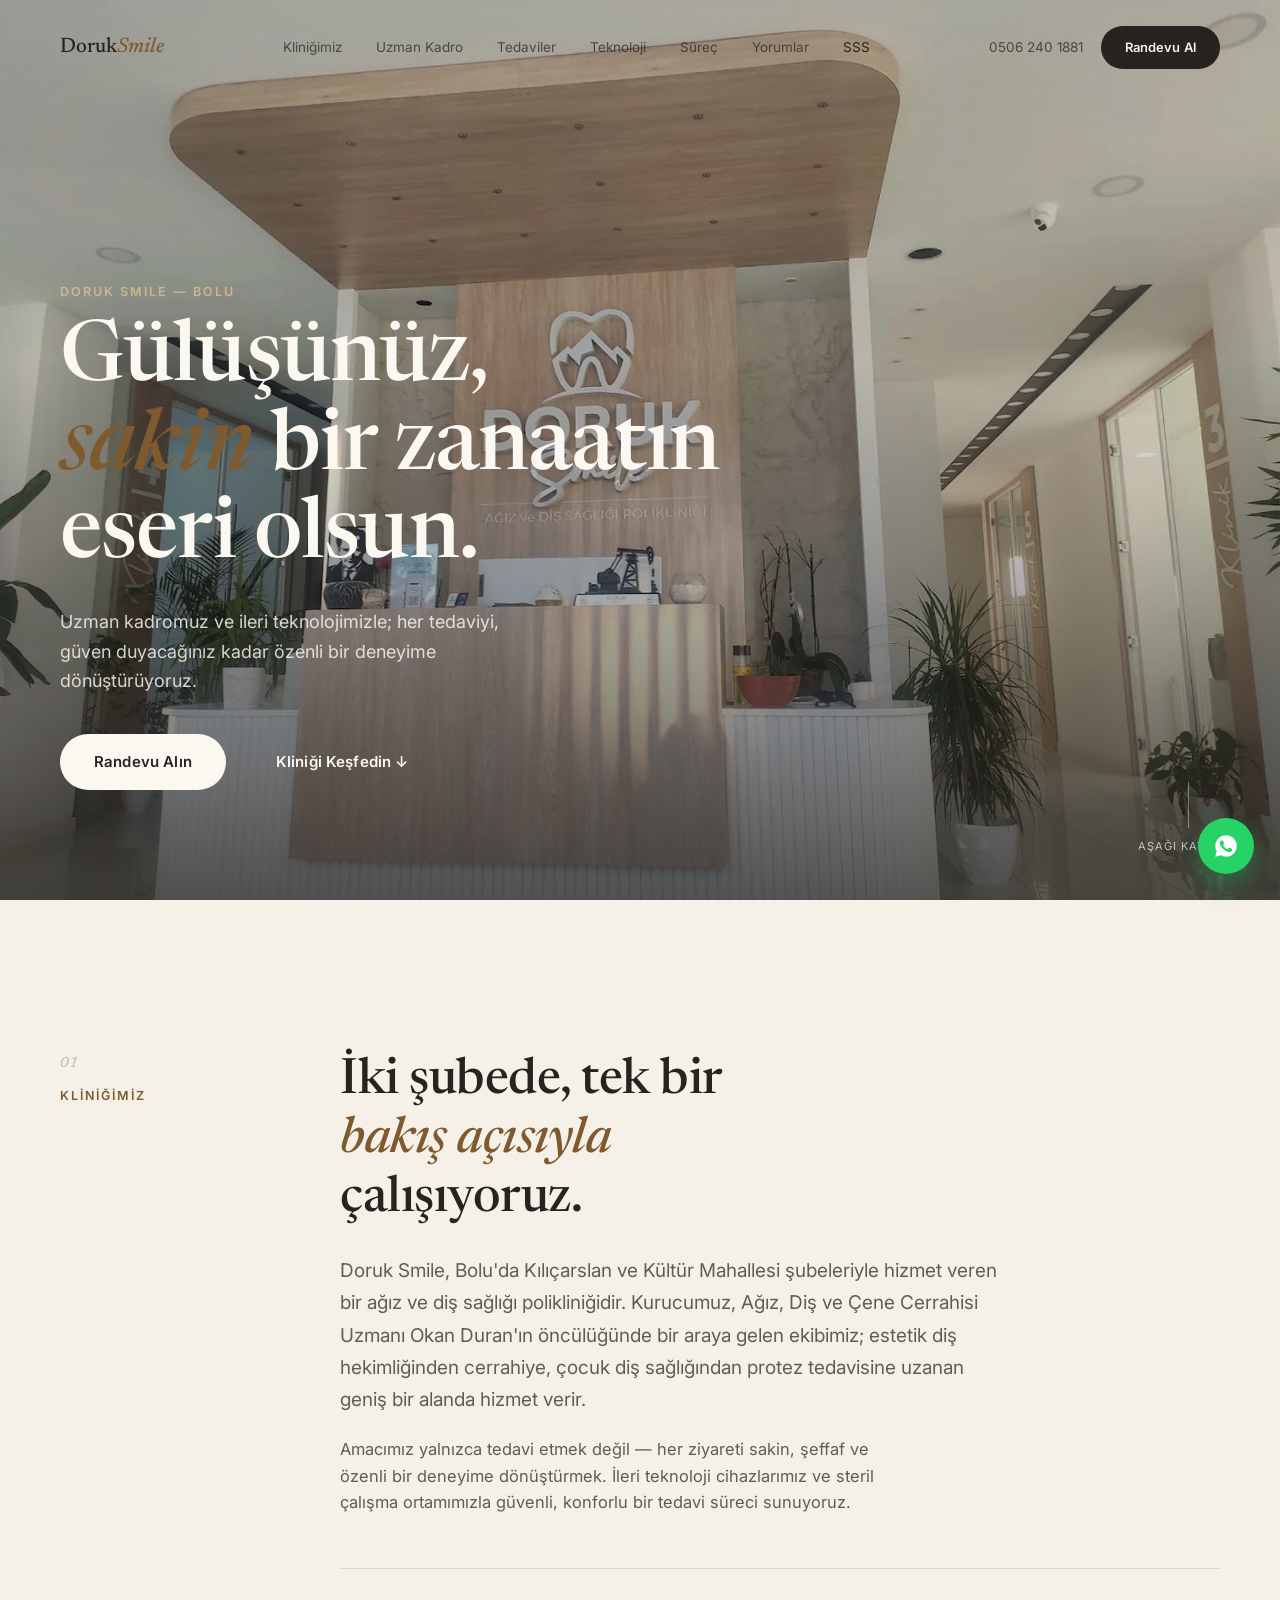
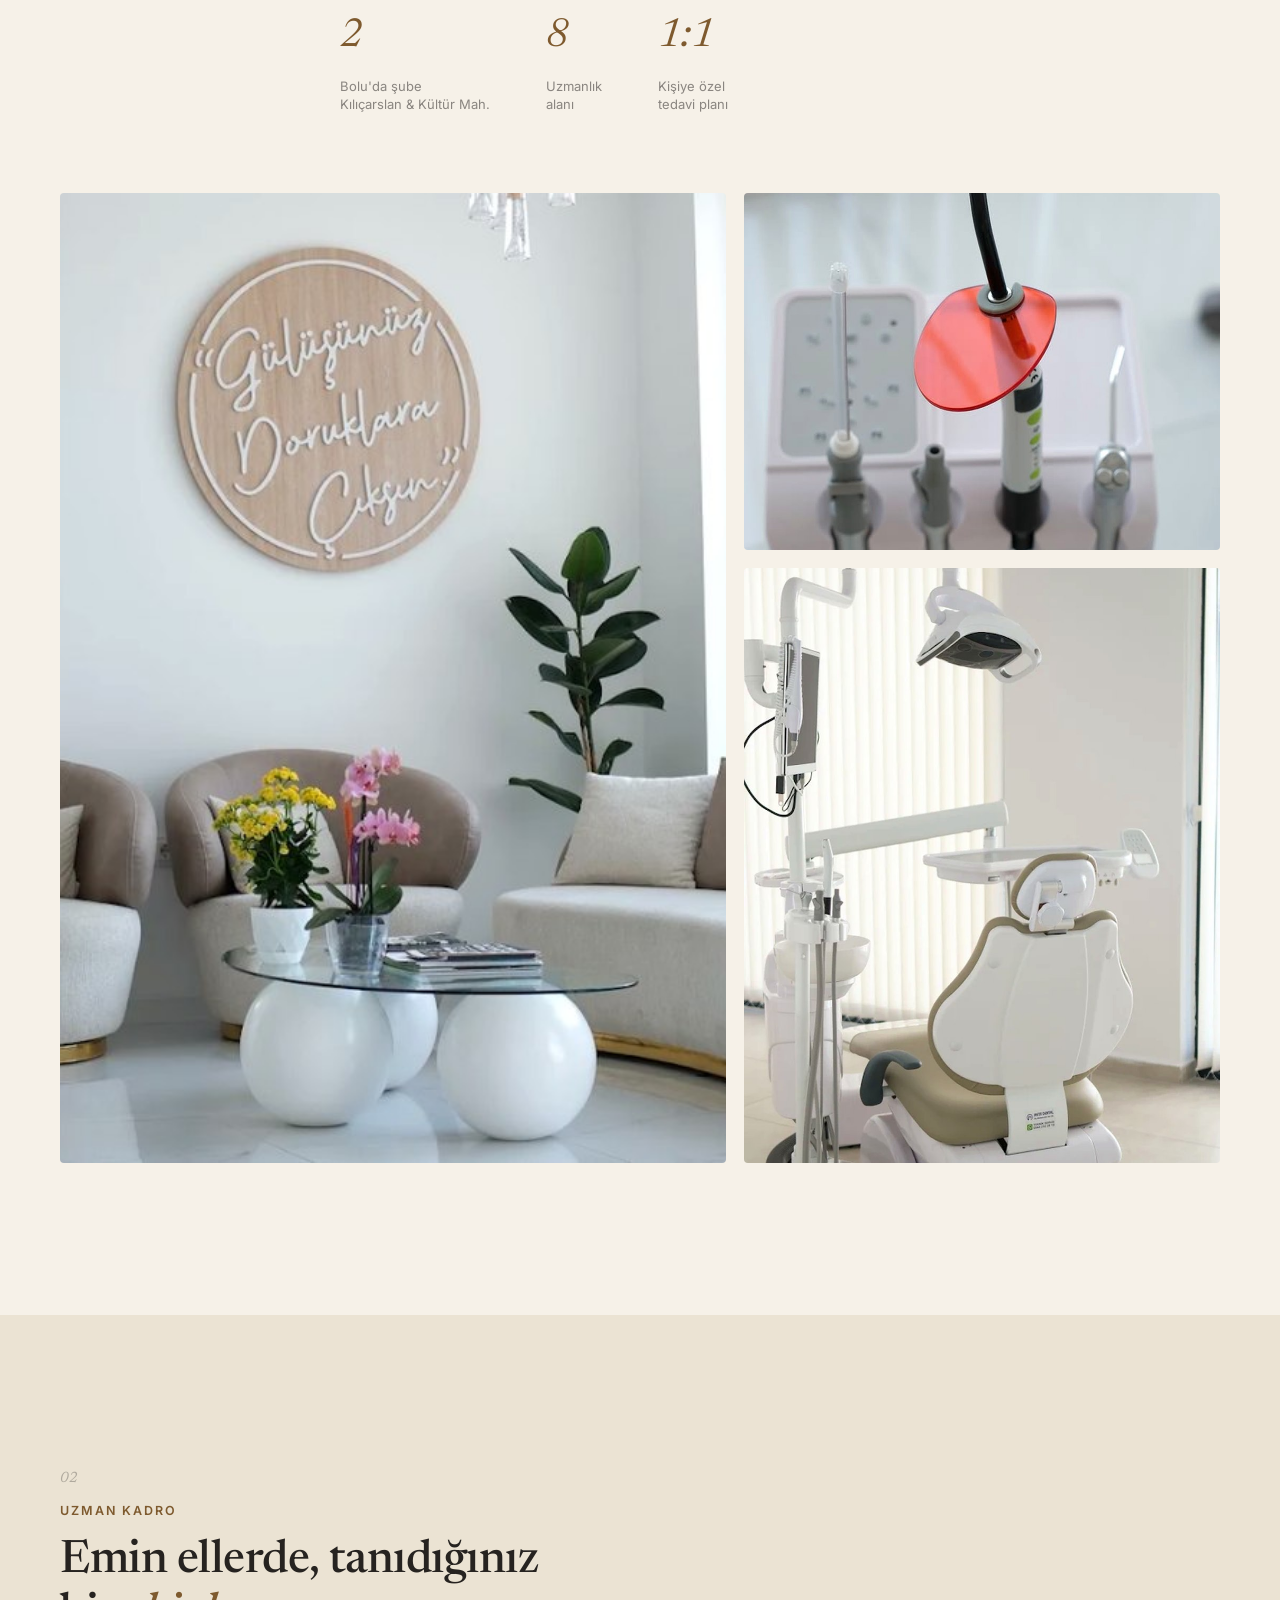
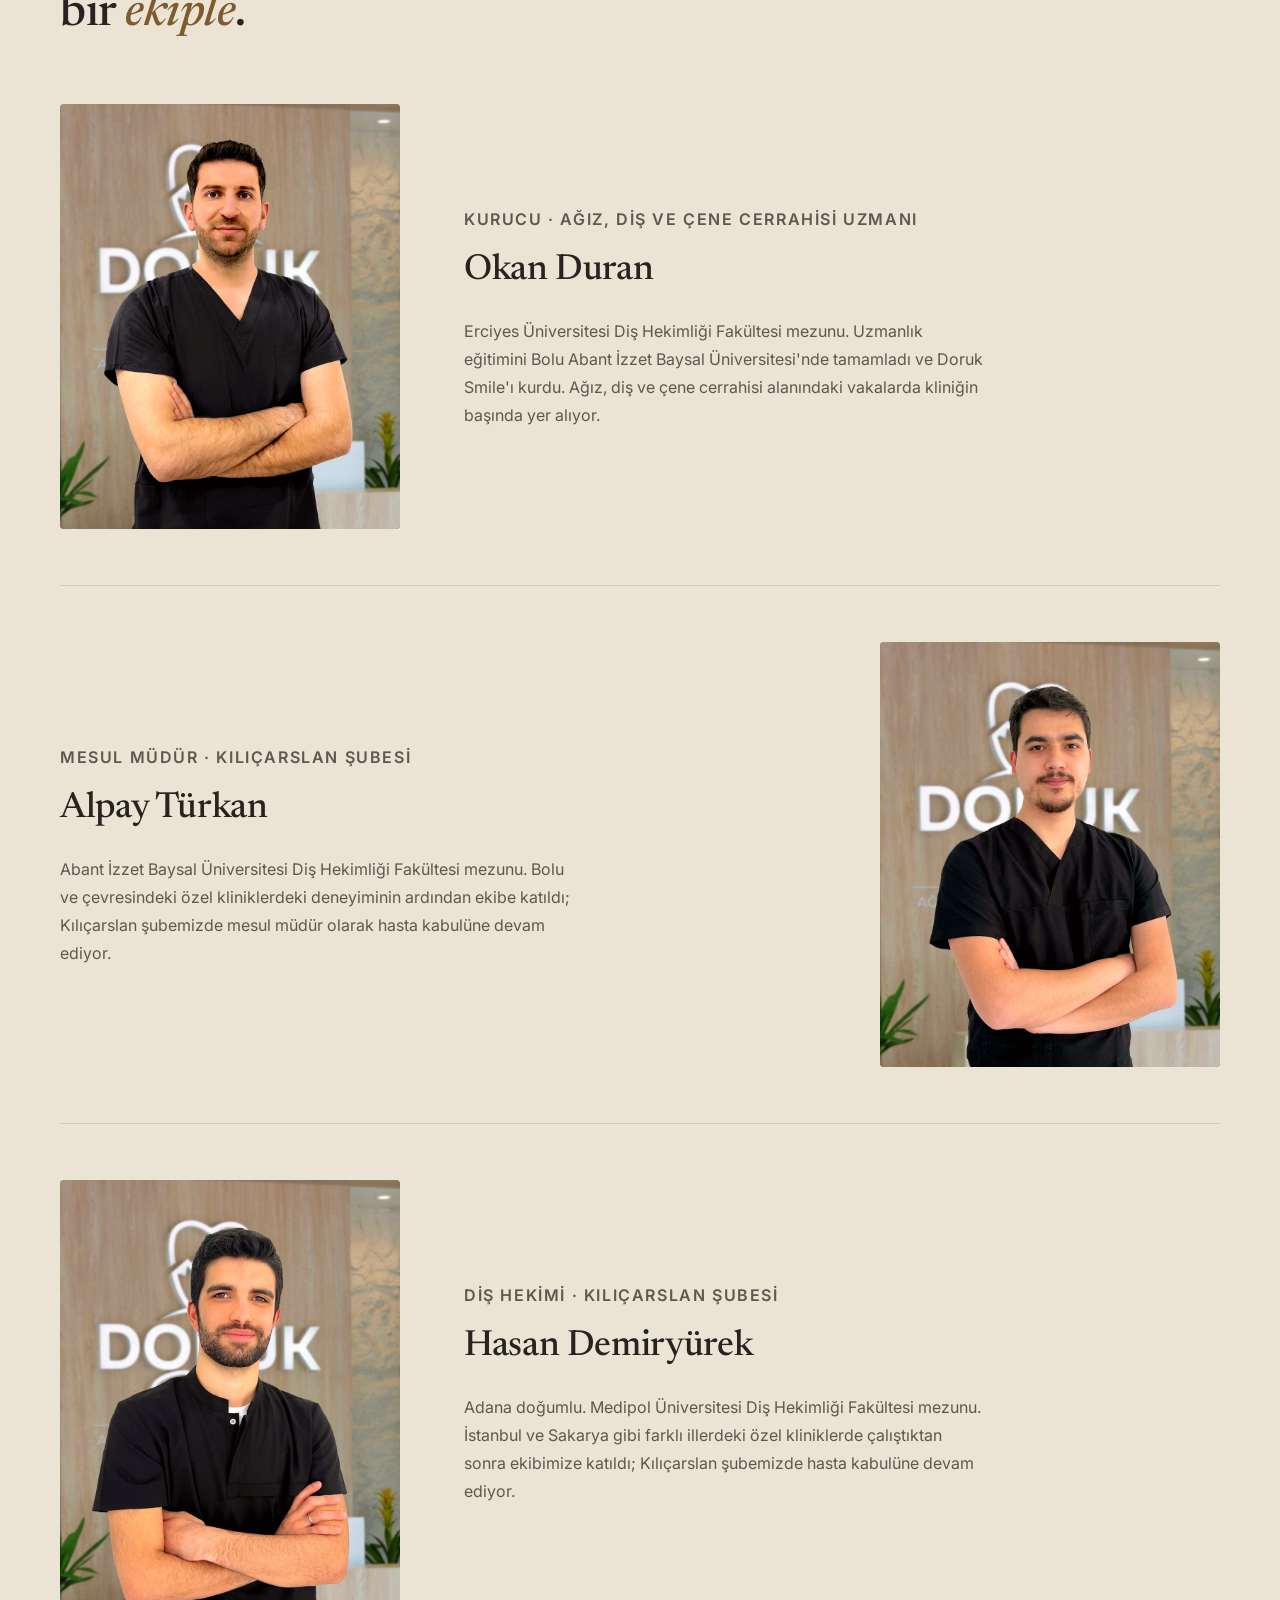
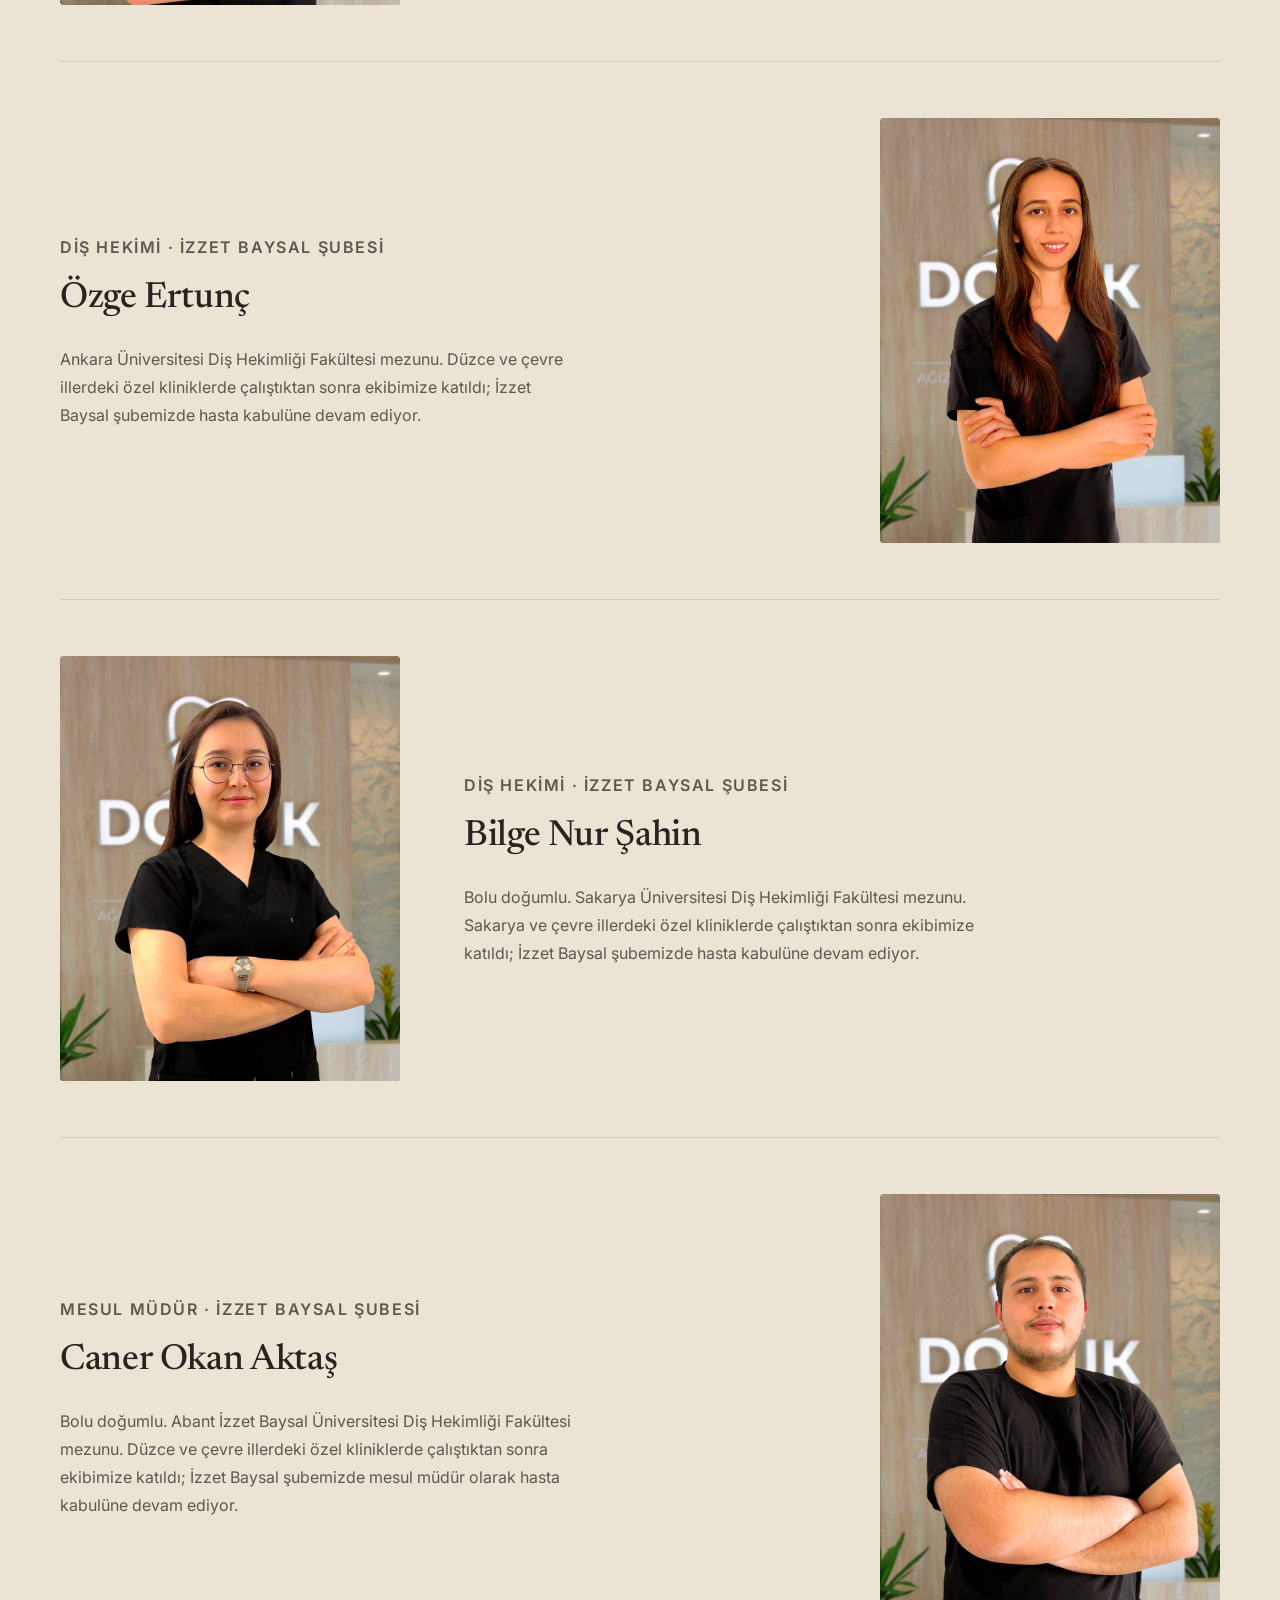
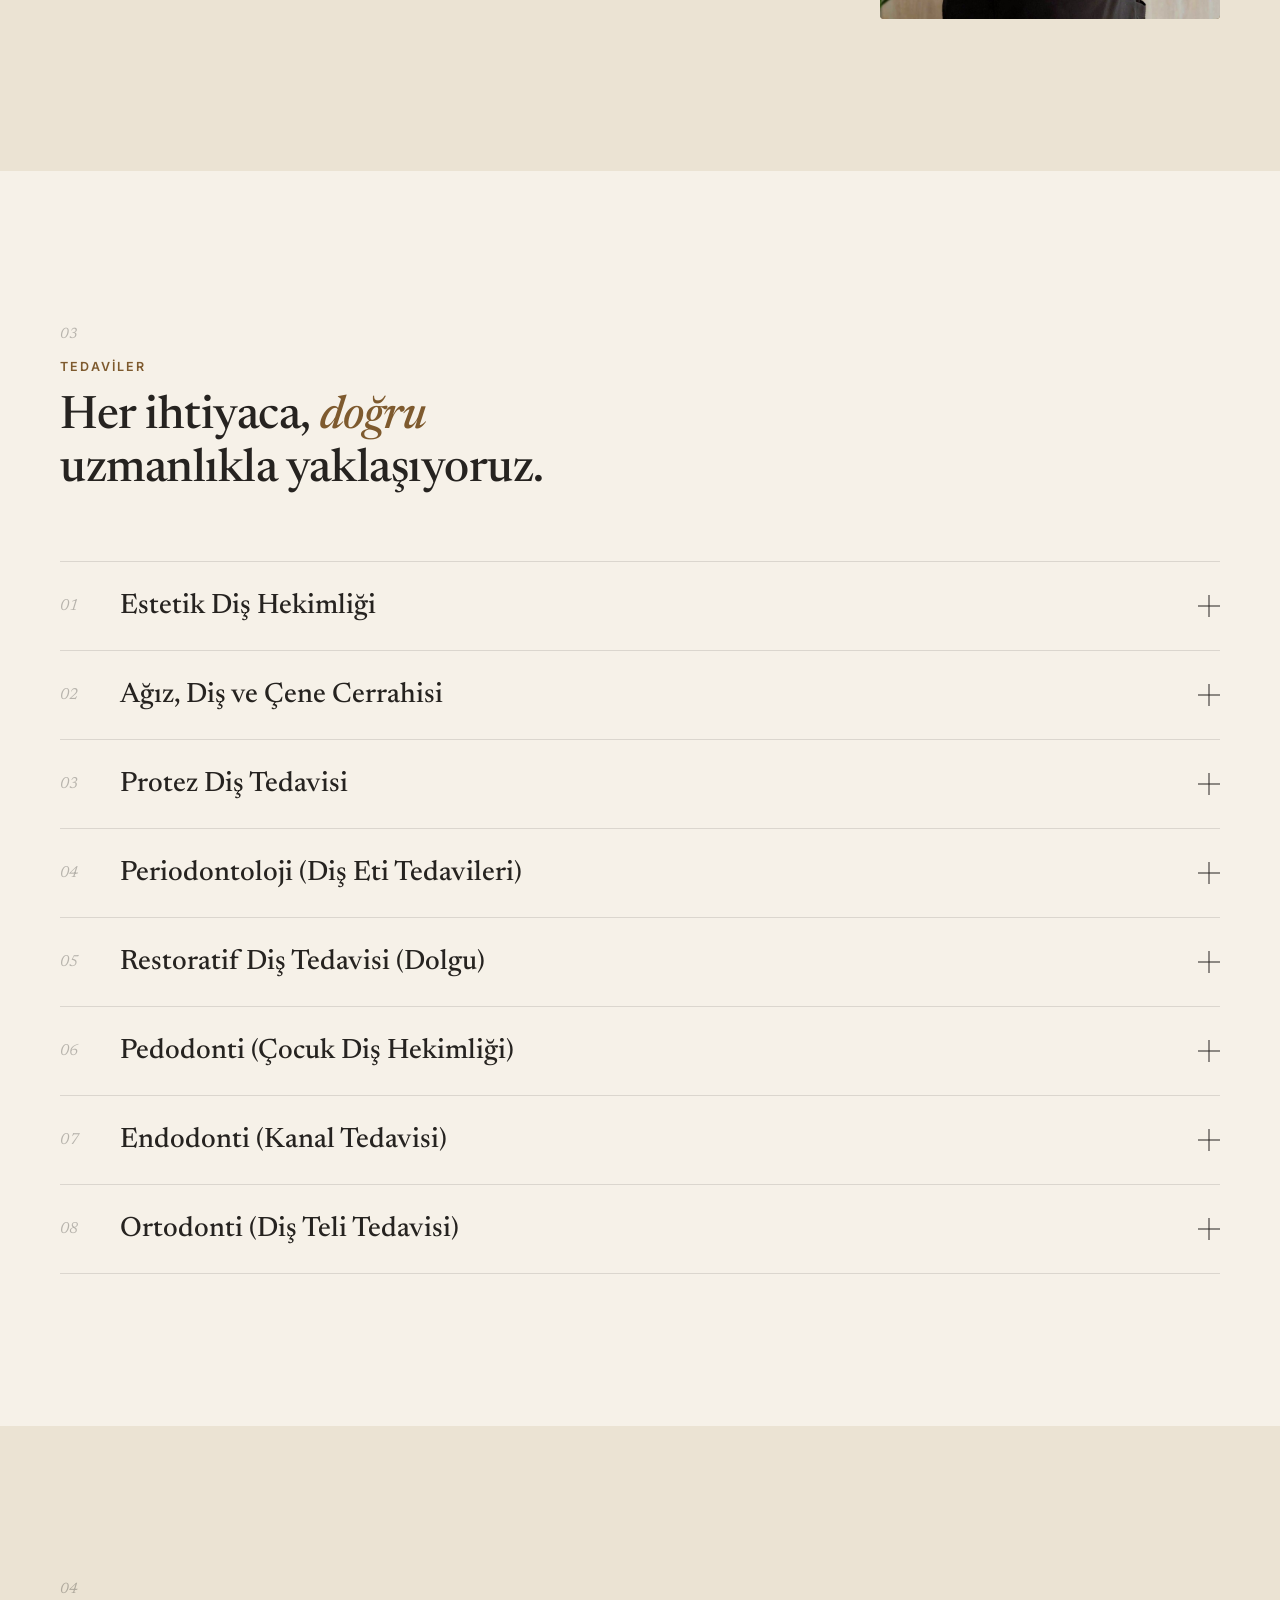
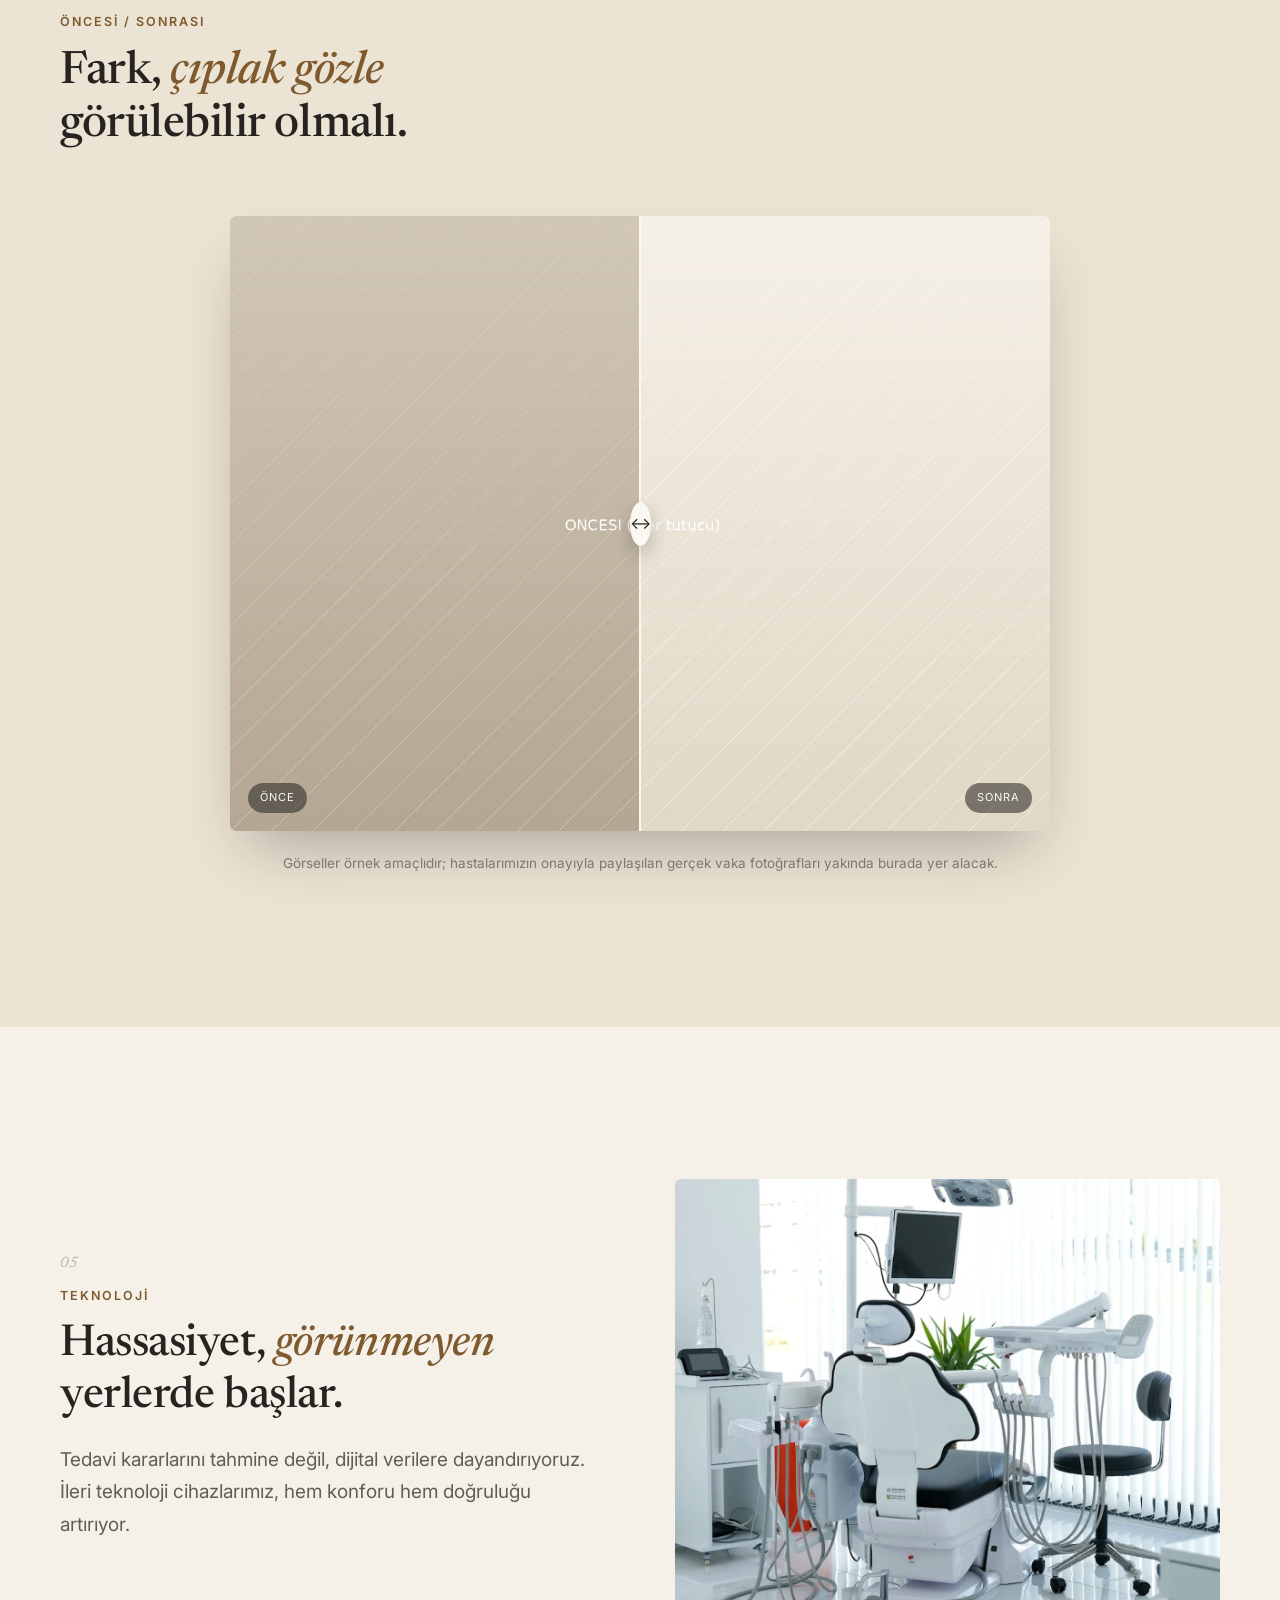
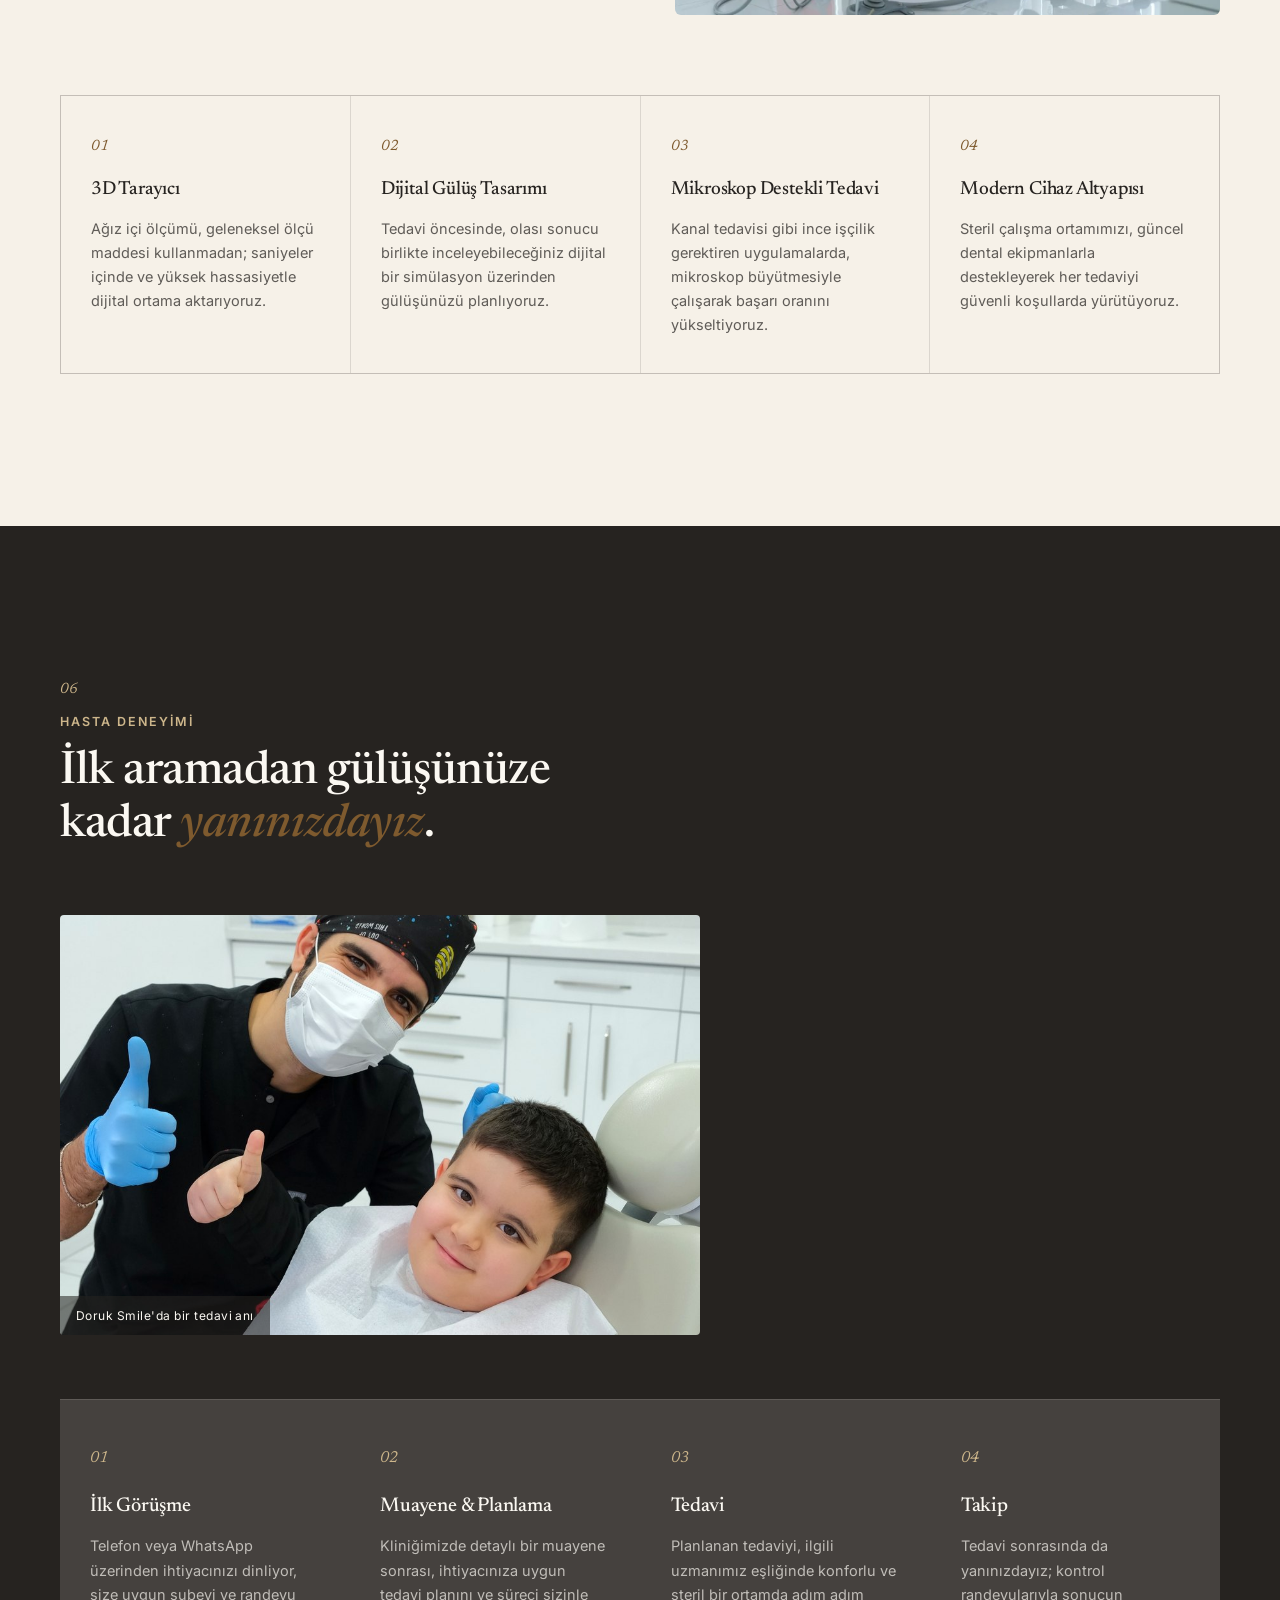
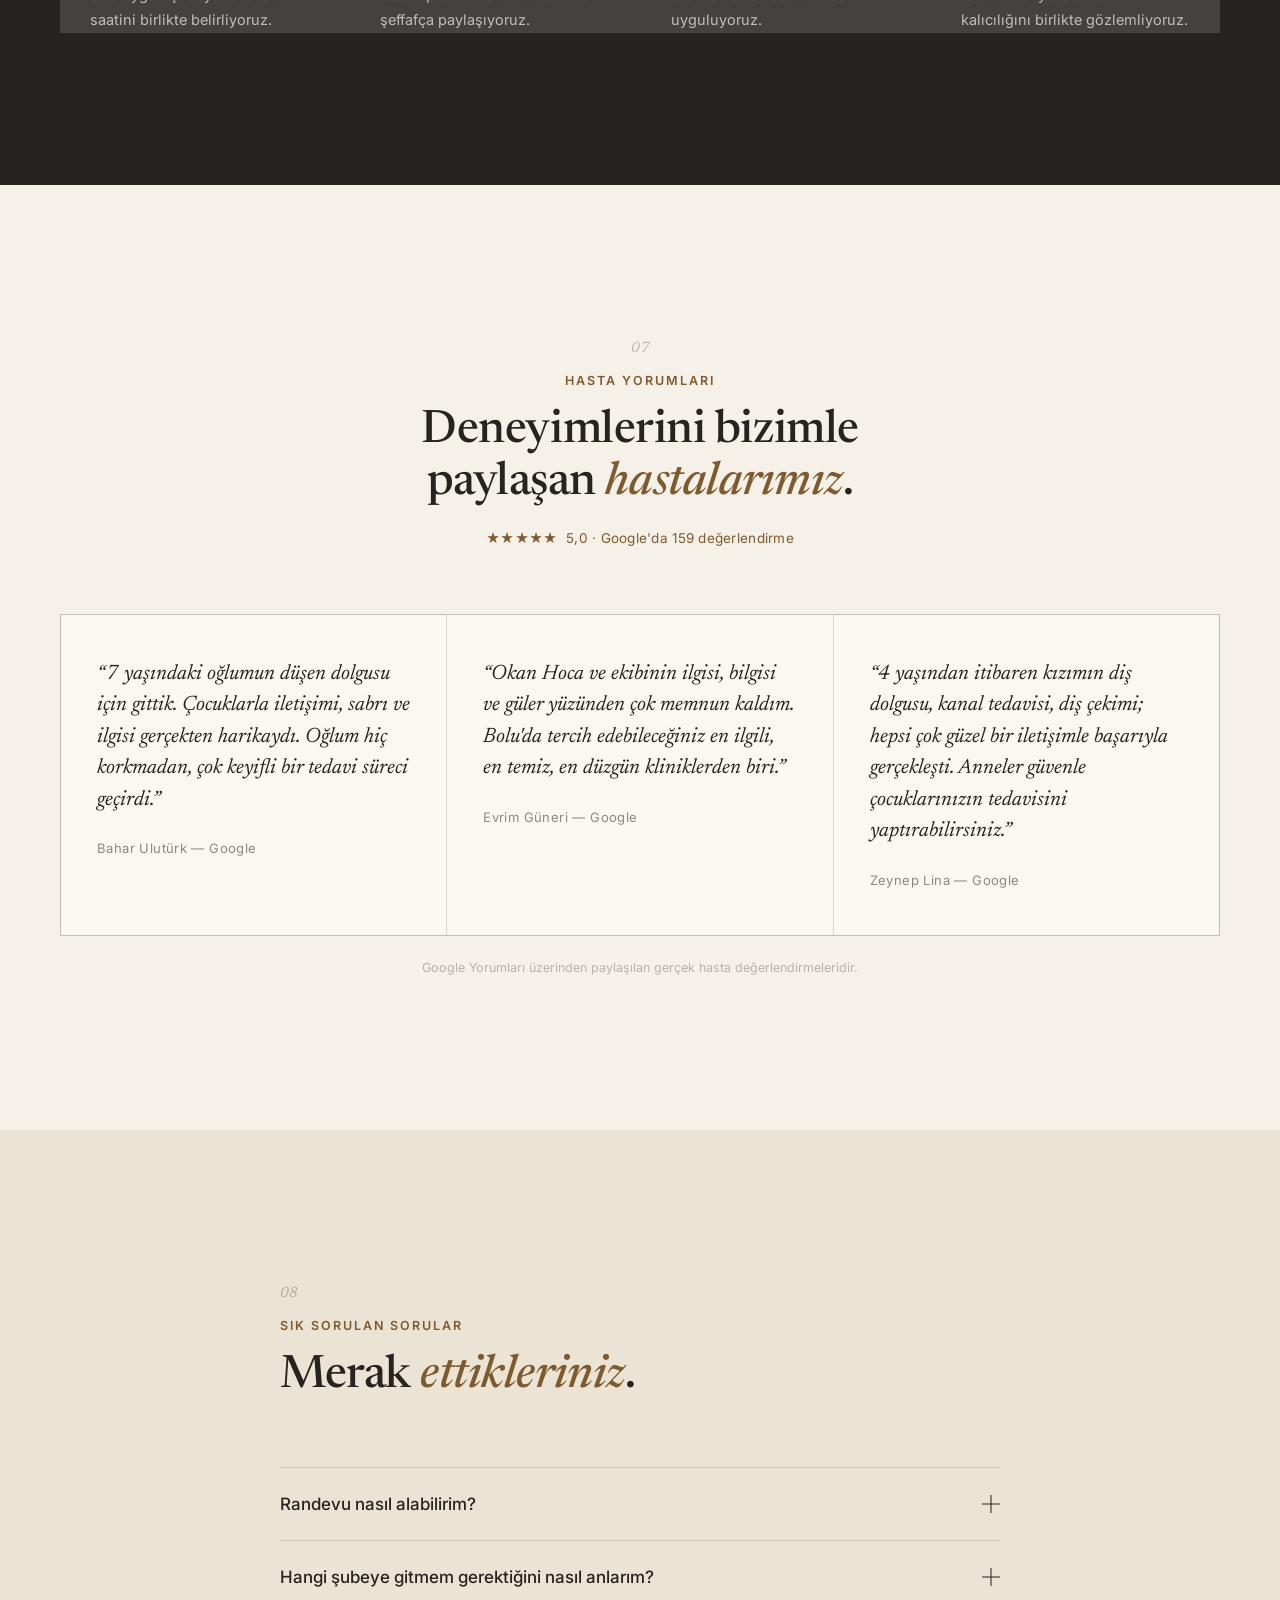
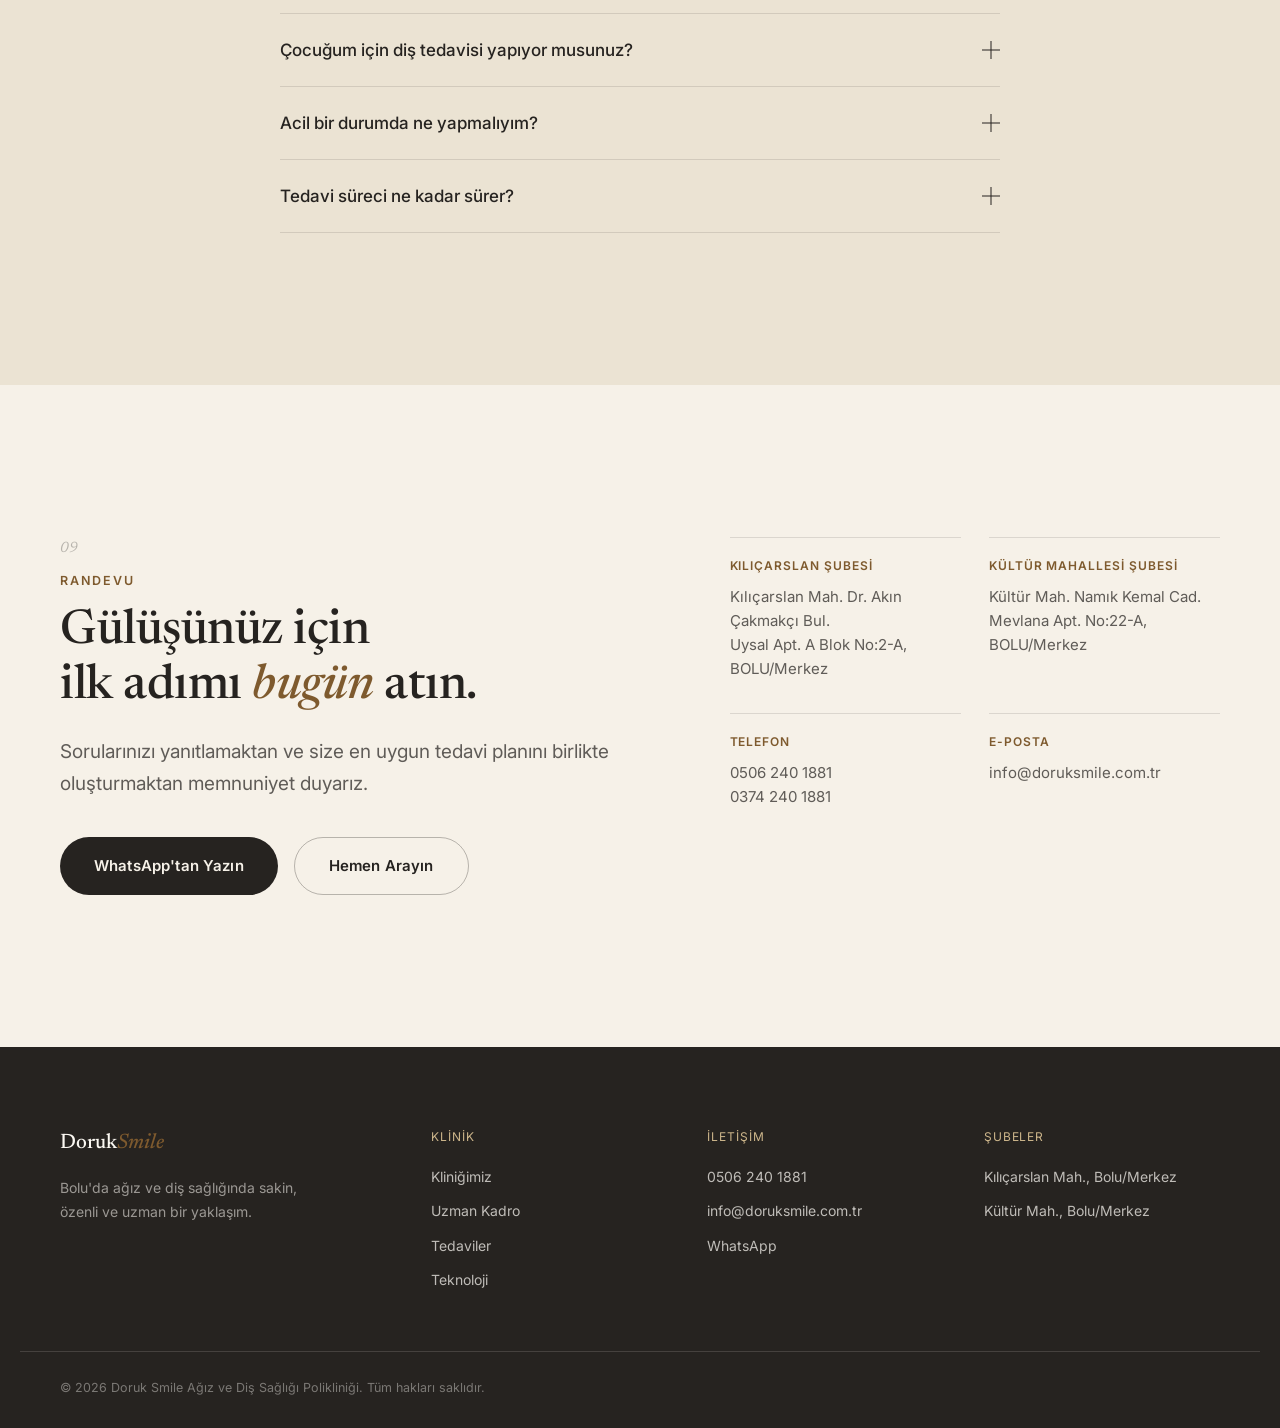
==== index.html @ cf8824f4 "Add files via upload" ====
<!DOCTYPE html>
<html lang="tr">
<head>
<meta charset="UTF-8">
<meta name="viewport" content="width=device-width, initial-scale=1.0">
<title>Doruk Smile — Ağız ve Diş Sağlığı Polikliniği, Bolu</title>
<meta name="description" content="Doruk Smile Ağız ve Diş Sağlığı Polikliniği — Bolu'da uzman kadro, ileri teknoloji ve sakin bir ortamda kişiye özel diş tedavisi.">
<link rel="preconnect" href="https://fonts.googleapis.com">
<link rel="preconnect" href="https://fonts.gstatic.com" crossorigin>
<link href="https://fonts.googleapis.com/css2?family=Newsreader:ital,wght@0,400;0,500;0,600;1,400;1,500&family=Inter:wght@400;500;600&display=swap" rel="stylesheet">
<link rel="stylesheet" href="style.css">
</head>
<body>

<!-- ================= PROGRESS / NAV ================= -->
<div class="scroll-progress" aria-hidden="true"><span id="scrollBar"></span></div>

<header class="site-header" id="siteHeader">
  <div class="header-inner">
    <a href="#top" class="brand">Doruk<span>Smile</span></a>

    <nav class="main-nav" id="mainNav" aria-label="Ana menü">
      <a href="#klinik" data-nav>Kliniğimiz</a>
      <a href="#kadro" data-nav>Uzman Kadro</a>
      <a href="#tedaviler" data-nav>Tedaviler</a>
      <a href="#teknoloji" data-nav>Teknoloji</a>
      <a href="#deneyim" data-nav>Süreç</a>
      <a href="#yorumlar" data-nav>Yorumlar</a>
      <a href="#sss" data-nav>SSS</a>
    </nav>

    <div class="header-actions">
      <a href="tel:+905062401881" class="phone-link">0506 240 1881</a>
      <a href="#randevu" class="btn btn-primary">Randevu Al</a>
      <button class="menu-toggle" id="menuToggle" aria-label="Menüyü aç" aria-expanded="false">
        <span></span><span></span><span></span>
      </button>
    </div>
  </div>
</header>

<div class="mobile-nav" id="mobileNav">
  <nav aria-label="Mobil menü">
    <a href="#klinik" data-nav>Kliniğimiz</a>
    <a href="#kadro" data-nav>Uzman Kadro</a>
    <a href="#tedaviler" data-nav>Tedaviler</a>
    <a href="#teknoloji" data-nav>Teknoloji</a>
    <a href="#deneyim" data-nav>Süreç</a>
    <a href="#yorumlar" data-nav>Yorumlar</a>
    <a href="#sss" data-nav>SSS</a>
    <a href="#randevu" data-nav>İletişim</a>
  </nav>
  <a href="tel:+905062401881" class="mobile-phone">0506 240 1881</a>
</div>

<main id="top">

  <!-- ================= HERO ================= -->
  <section class="hero" id="hero">
    <div class="hero-media">
      <img src="assets/images/hero-clinic.jpg" alt="Doruk Smile karşılama alanı" id="heroImg" width="1920" height="1320" fetchpriority="high">
      <div class="hero-veil"></div>
    </div>

    <div class="hero-content">
      <p class="eyebrow reveal">DORUK SMILE — BOLU</p>
      <h1 class="hero-title">
        <span class="reveal">Gülüşünüz,</span>
        <span class="reveal"><em>sakin</em> bir zanaatın</span>
        <span class="reveal">eseri olsun.</span>
      </h1>
      <p class="hero-sub reveal">Uzman kadromuz ve ileri teknolojimizle; her tedaviyi, güven duyacağınız kadar özenli bir deneyime dönüştürüyoruz.</p>
      <div class="hero-cta reveal">
        <a href="#randevu" class="btn btn-primary btn-lg">Randevu Alın</a>
        <a href="#klinik" class="btn btn-ghost btn-lg">Kliniği Keşfedin ↓</a>
      </div>
    </div>

    <div class="hero-scroll" aria-hidden="true">
      <span></span>
      <p>Aşağı kaydırın</p>
    </div>
  </section>

  <!-- ================= KLİNİĞİMİZ ================= -->
  <section class="section klinik" id="klinik">
    <div class="container klinik-grid">
      <div class="klinik-index reveal">
        <span class="section-index">01</span>
        <p class="eyebrow">Kliniğimiz</p>
      </div>

      <div class="klinik-copy">
        <h2 class="reveal">İki şubede, tek bir<br><em>bakış açısıyla</em> çalışıyoruz.</h2>
        <p class="lead reveal">Doruk Smile, Bolu'da Kılıçarslan ve Kültür Mahallesi şubeleriyle hizmet veren bir ağız ve diş sağlığı polikliniğidir. Kurucumuz, Ağız, Diş ve Çene Cerrahisi Uzmanı Okan Duran'ın öncülüğünde bir araya gelen ekibimiz; estetik diş hekimliğinden cerrahiye, çocuk diş sağlığından protez tedavisine uzanan geniş bir alanda hizmet verir.</p>
        <p class="reveal">Amacımız yalnızca tedavi etmek değil — her ziyareti sakin, şeffaf ve özenli bir deneyime dönüştürmek. İleri teknoloji cihazlarımız ve steril çalışma ortamımızla güvenli, konforlu bir tedavi süreci sunuyoruz.</p>

        <div class="klinik-facts reveal">
          <div>
            <span class="fact-num">2</span>
            <span class="fact-label">Bolu'da şube<br>Kılıçarslan &amp; Kültür Mah.</span>
          </div>
          <div>
            <span class="fact-num">8</span>
            <span class="fact-label">Uzmanlık<br>alanı</span>
          </div>
          <div>
            <span class="fact-num">1:1</span>
            <span class="fact-label">Kişiye özel<br>tedavi planı</span>
          </div>
        </div>
      </div>
    </div>

    <div class="container">
      <div class="klinik-mosaic reveal">
        <figure class="mosaic-large">
          <img src="assets/images/klinik-lounge.jpg" alt="Doruk Smile bekleme alanı" loading="lazy" width="900" height="675">
        </figure>
        <figure class="mosaic-small">
          <img src="assets/images/klinik-detay.jpg" alt="Doruk Smile klinik detayı" loading="lazy" width="900" height="675">
        </figure>
        <figure class="mosaic-small">
          <img src="assets/images/klinik-oda.jpg" alt="Doruk Smile tedavi odası" loading="lazy" width="900" height="1125">
        </figure>
      </div>
    </div>
  </section>

  <!-- ================= UZMAN KADRO ================= -->
  <section class="section kadro" id="kadro">
    <div class="container">
      <div class="section-head reveal">
        <span class="section-index">02</span>
        <p class="eyebrow">Uzman Kadro</p>
        <h2>Emin ellerde, tanıdığınız<br>bir <em>ekiple</em>.</h2>
      </div>

      <div class="doctor-list">

        <article class="doctor reveal">
          <div class="doctor-media">
            <img src="assets/images/doktor-okan-duran.jpg" alt="Uzm. Dt. Okan Duran" width="960" height="1200" loading="lazy" onerror="this.parentElement.classList.add('img-fallback')">
            <span class="doctor-mono">OD</span>
          </div>
          <div class="doctor-info">
            <p class="doctor-role">Kurucu · Ağız, Diş ve Çene Cerrahisi Uzmanı</p>
            <h3>Okan Duran</h3>
            <p>Erciyes Üniversitesi Diş Hekimliği Fakültesi mezunu. Uzmanlık eğitimini Bolu Abant İzzet Baysal Üniversitesi'nde tamamladı ve Doruk Smile'ı kurdu. Ağız, diş ve çene cerrahisi alanındaki vakalarda kliniğin başında yer alıyor.</p>
          </div>
        </article>

        <article class="doctor doctor-reverse reveal">
          <div class="doctor-media">
            <img src="assets/images/doktor-alpay-turkan.jpg" alt="Dt. Alpay Türkan" width="960" height="1200" loading="lazy" onerror="this.parentElement.classList.add('img-fallback')">
            <span class="doctor-mono">AT</span>
          </div>
          <div class="doctor-info">
            <p class="doctor-role">Mesul Müdür · Kılıçarslan Şubesi</p>
            <h3>Alpay Türkan</h3>
            <p>Abant İzzet Baysal Üniversitesi Diş Hekimliği Fakültesi mezunu. Bolu ve çevresindeki özel kliniklerdeki deneyiminin ardından ekibe katıldı; Kılıçarslan şubemizde mesul müdür olarak hasta kabulüne devam ediyor.</p>
          </div>
        </article>

        <article class="doctor reveal">
          <div class="doctor-media">
            <img src="assets/images/doktor-hasan-demiryurek.jpg" alt="Dt. Hasan Demiryürek" width="960" height="1200" loading="lazy" onerror="this.parentElement.classList.add('img-fallback')">
            <span class="doctor-mono">HD</span>
          </div>
          <div class="doctor-info">
            <p class="doctor-role">Diş Hekimi · Kılıçarslan Şubesi</p>
            <h3>Hasan Demiryürek</h3>
            <p>Adana doğumlu. Medipol Üniversitesi Diş Hekimliği Fakültesi mezunu. İstanbul ve Sakarya gibi farklı illerdeki özel kliniklerde çalıştıktan sonra ekibimize katıldı; Kılıçarslan şubemizde hasta kabulüne devam ediyor.</p>
          </div>
        </article>

        <article class="doctor doctor-reverse reveal">
          <div class="doctor-media">
            <img src="assets/images/doktor-ozge-ertunc.jpg" alt="Dt. Özge Ertunç" width="960" height="1200" loading="lazy" onerror="this.parentElement.classList.add('img-fallback')">
            <span class="doctor-mono">ÖE</span>
          </div>
          <div class="doctor-info">
            <p class="doctor-role">Diş Hekimi · İzzet Baysal Şubesi</p>
            <h3>Özge Ertunç</h3>
            <p>Ankara Üniversitesi Diş Hekimliği Fakültesi mezunu. Düzce ve çevre illerdeki özel kliniklerde çalıştıktan sonra ekibimize katıldı; İzzet Baysal şubemizde hasta kabulüne devam ediyor.</p>
          </div>
        </article>

        <article class="doctor reveal">
          <div class="doctor-media">
            <img src="assets/images/doktor-bilge-nur-sahin.jpg" alt="Dt. Bilge Nur Şahin" width="960" height="1200" loading="lazy" onerror="this.parentElement.classList.add('img-fallback')">
            <span class="doctor-mono">BŞ</span>
          </div>
          <div class="doctor-info">
            <p class="doctor-role">Diş Hekimi · İzzet Baysal Şubesi</p>
            <h3>Bilge Nur Şahin</h3>
            <p>Bolu doğumlu. Sakarya Üniversitesi Diş Hekimliği Fakültesi mezunu. Sakarya ve çevre illerdeki özel kliniklerde çalıştıktan sonra ekibimize katıldı; İzzet Baysal şubemizde hasta kabulüne devam ediyor.</p>
          </div>
        </article>

        <article class="doctor doctor-reverse reveal">
          <div class="doctor-media">
            <img src="assets/images/doktor-caner-okan-aktas.jpg" alt="Dt. Caner Okan Aktaş" width="960" height="1200" loading="lazy" onerror="this.parentElement.classList.add('img-fallback')">
            <span class="doctor-mono">CA</span>
          </div>
          <div class="doctor-info">
            <p class="doctor-role">Mesul Müdür · İzzet Baysal Şubesi</p>
            <h3>Caner Okan Aktaş</h3>
            <p>Bolu doğumlu. Abant İzzet Baysal Üniversitesi Diş Hekimliği Fakültesi mezunu. Düzce ve çevre illerdeki özel kliniklerde çalıştıktan sonra ekibimize katıldı; İzzet Baysal şubemizde mesul müdür olarak hasta kabulüne devam ediyor.</p>
          </div>
        </article>

      </div>
    </div>
  </section>

  <!-- ================= TEDAVİLER ================= -->
  <section class="section tedaviler" id="tedaviler">
    <div class="container">
      <div class="section-head reveal">
        <span class="section-index">03</span>
        <p class="eyebrow">Tedaviler</p>
        <h2>Her ihtiyaca, <em>doğru</em><br>uzmanlıkla yaklaşıyoruz.</h2>
      </div>

      <div class="treatment-list" id="treatmentList">

        <div class="treatment-item reveal" data-open="false">
          <button class="treatment-trigger">
            <span class="t-num">01</span>
            <span class="t-name">Estetik Diş Hekimliği</span>
            <span class="t-icon"></span>
          </button>
          <div class="treatment-panel">
            <p>Diş beyazlatma, porselen lamina ve gülüş tasarımı gibi uygulamalarla; sağlıklı dişlerinizin estetik görünümünü kişiye özel olarak planlıyoruz.</p>
          </div>
        </div>

        <div class="treatment-item reveal" data-open="false">
          <button class="treatment-trigger">
            <span class="t-num">02</span>
            <span class="t-name">Ağız, Diş ve Çene Cerrahisi</span>
            <span class="t-icon"></span>
          </button>
          <div class="treatment-panel">
            <p>Diş çekimi, gömülü diş cerrahisi ve implant uygulamaları; alanında uzman kadromuz eşliğinde konforlu ve güvenli koşullarda gerçekleştirilir.</p>
          </div>
        </div>

        <div class="treatment-item reveal" data-open="false">
          <button class="treatment-trigger">
            <span class="t-num">03</span>
            <span class="t-name">Protez Diş Tedavisi</span>
            <span class="t-icon"></span>
          </button>
          <div class="treatment-panel">
            <p>Zirkonyum ve e-max kron uygulamalarından hareketli protezlere kadar, kayıp diş fonksiyonunu ve estetiğini yeniden kazandıran çözümler sunuyoruz.</p>
          </div>
        </div>

        <div class="treatment-item reveal" data-open="false">
          <button class="treatment-trigger">
            <span class="t-num">04</span>
            <span class="t-name">Periodontoloji (Diş Eti Tedavileri)</span>
            <span class="t-icon"></span>
          </button>
          <div class="treatment-panel">
            <p>Diş eti hastalıklarının teşhisi ve tedavisiyle, dişlerinizin sağlıklı bir zeminde uzun ömürlü kalmasını hedefliyoruz.</p>
          </div>
        </div>

        <div class="treatment-item reveal" data-open="false">
          <button class="treatment-trigger">
            <span class="t-num">05</span>
            <span class="t-name">Restoratif Diş Tedavisi (Dolgu)</span>
            <span class="t-icon"></span>
          </button>
          <div class="treatment-panel">
            <p>Çürük ve madde kaybı yaşanan dişlerde, dişin doğal formunu ve fonksiyonunu koruyan estetik dolgu tedavileri uyguluyoruz.</p>
          </div>
        </div>

        <div class="treatment-item reveal" data-open="false">
          <button class="treatment-trigger">
            <span class="t-num">06</span>
            <span class="t-name">Pedodonti (Çocuk Diş Hekimliği)</span>
            <span class="t-icon"></span>
          </button>
          <div class="treatment-panel">
            <p>Çocuklara özel, sakinleştirici bir yaklaşımla; süt dişi tedavilerinden koruyucu uygulamalara kadar çocuk diş sağlığını takip ediyoruz.</p>
          </div>
        </div>

        <div class="treatment-item reveal" data-open="false">
          <button class="treatment-trigger">
            <span class="t-num">07</span>
            <span class="t-name">Endodonti (Kanal Tedavisi)</span>
            <span class="t-icon"></span>
          </button>
          <div class="treatment-panel">
            <p>Diş özünü etkileyen ileri düzey çürük ve enfeksiyonlarda, dişi çekmeden koruma altına alan kanal tedavileri uyguluyoruz.</p>
          </div>
        </div>

        <div class="treatment-item reveal" data-open="false">
          <button class="treatment-trigger">
            <span class="t-num">08</span>
            <span class="t-name">Ortodonti (Diş Teli Tedavisi)</span>
            <span class="t-icon"></span>
          </button>
          <div class="treatment-panel">
            <p>Metal ve şeffaf tel seçenekleriyle, diş ve çene uyumunu hem fonksiyonel hem estetik açıdan yeniden düzenliyoruz.</p>
          </div>
        </div>

      </div>
    </div>
  </section>

  <!-- ================= ÖNCESİ / SONRASI ================= -->
  <section class="section oncesi-sonrasi" id="oncesi-sonrasi">
    <div class="container">
      <div class="section-head reveal">
        <span class="section-index">04</span>
        <p class="eyebrow">Öncesi / Sonrası</p>
        <h2>Fark, <em>çıplak gözle</em><br>görülebilir olmalı.</h2>
      </div>

      <div class="compare reveal" id="compareSlider">
        <div class="compare-frame">
          <img src="assets/images/sonrasi.jpg" alt="Tedavi sonrası gülüş" class="compare-after" width="1200" height="900" loading="lazy">
          <div class="compare-before-wrap" id="compareBeforeWrap">
            <img src="assets/images/oncesi.jpg" alt="Tedavi öncesi gülüş" class="compare-before" width="1200" height="900" loading="lazy">
          </div>
          <div class="compare-handle" id="compareHandle">
            <span class="compare-line"></span>
            <span class="compare-grip">↔</span>
          </div>
          <span class="compare-tag compare-tag-left">Önce</span>
          <span class="compare-tag compare-tag-right">Sonra</span>
        </div>
        <p class="compare-note">Görseller örnek amaçlıdır; hastalarımızın onayıyla paylaşılan gerçek vaka fotoğrafları yakında burada yer alacak.</p>
      </div>
    </div>
  </section>

  <!-- ================= TEKNOLOJİLER ================= -->
  <section class="section teknoloji" id="teknoloji">
    <div class="container">
      <div class="tech-grid">
        <div class="tech-copy reveal">
          <span class="section-index">05</span>
          <p class="eyebrow">Teknoloji</p>
          <h2>Hassasiyet, <em>görünmeyen</em><br>yerlerde başlar.</h2>
          <p class="lead">Tedavi kararlarını tahmine değil, dijital verilere dayandırıyoruz. İleri teknoloji cihazlarımız, hem konforu hem doğruluğu artırıyor.</p>
        </div>

        <div class="tech-media reveal">
          <img src="assets/images/teknoloji.jpg" alt="Doruk Smile'da dijital diş hekimliği teknolojisi" width="1200" height="960" loading="lazy">
        </div>
      </div>

      <div class="tech-list">
        <div class="tech-item reveal">
          <span class="tech-num">01</span>
          <h3>3D Tarayıcı</h3>
          <p>Ağız içi ölçümü, geleneksel ölçü maddesi kullanmadan; saniyeler içinde ve yüksek hassasiyetle dijital ortama aktarıyoruz.</p>
        </div>
        <div class="tech-item reveal">
          <span class="tech-num">02</span>
          <h3>Dijital Gülüş Tasarımı</h3>
          <p>Tedavi öncesinde, olası sonucu birlikte inceleyebileceğiniz dijital bir simülasyon üzerinden gülüşünüzü planlıyoruz.</p>
        </div>
        <div class="tech-item reveal">
          <span class="tech-num">03</span>
          <h3>Mikroskop Destekli Tedavi</h3>
          <p>Kanal tedavisi gibi ince işçilik gerektiren uygulamalarda, mikroskop büyütmesiyle çalışarak başarı oranını yükseltiyoruz.</p>
        </div>
        <div class="tech-item reveal">
          <span class="tech-num">04</span>
          <h3>Modern Cihaz Altyapısı</h3>
          <p>Steril çalışma ortamımızı, güncel dental ekipmanlarla destekleyerek her tedaviyi güvenli koşullarda yürütüyoruz.</p>
        </div>
      </div>
    </div>
  </section>

  <!-- ================= HASTA DENEYİMİ ================= -->
  <section class="section deneyim" id="deneyim">
    <div class="container">
      <div class="section-head reveal">
        <span class="section-index light">06</span>
        <p class="eyebrow">Hasta Deneyimi</p>
        <h2>İlk aramadan gülüşünüze<br>kadar <em>yanınızdayız</em>.</h2>
      </div>

      <figure class="deneyim-media reveal">
        <img src="assets/images/surec-tedavi.jpg" alt="Doruk Smile'da bir tedavi anı" width="1000" height="750" loading="lazy">
        <figcaption>Doruk Smile'da bir tedavi anı</figcaption>
      </figure>

      <div class="process">
        <div class="process-step reveal">
          <span class="process-num">01</span>
          <h3>İlk Görüşme</h3>
          <p>Telefon veya WhatsApp üzerinden ihtiyacınızı dinliyor, size uygun şubeyi ve randevu saatini birlikte belirliyoruz.</p>
        </div>
        <div class="process-step reveal">
          <span class="process-num">02</span>
          <h3>Muayene &amp; Planlama</h3>
          <p>Kliniğimizde detaylı bir muayene sonrası, ihtiyacınıza uygun tedavi planını ve süreci sizinle şeffafça paylaşıyoruz.</p>
        </div>
        <div class="process-step reveal">
          <span class="process-num">03</span>
          <h3>Tedavi</h3>
          <p>Planlanan tedaviyi, ilgili uzmanımız eşliğinde konforlu ve steril bir ortamda adım adım uyguluyoruz.</p>
        </div>
        <div class="process-step reveal">
          <span class="process-num">04</span>
          <h3>Takip</h3>
          <p>Tedavi sonrasında da yanınızdayız; kontrol randevularıyla sonucun kalıcılığını birlikte gözlemliyoruz.</p>
        </div>
      </div>
    </div>
  </section>

  <!-- ================= YORUMLAR ================= -->
  <section class="section yorumlar" id="yorumlar">
    <div class="container">
      <div class="section-head reveal center">
        <span class="section-index">07</span>
        <p class="eyebrow">Hasta Yorumları</p>
        <h2>Deneyimlerini bizimle<br>paylaşan <em>hastalarımız</em>.</h2>
        <p class="rating-badge">★★★★★ &nbsp;5,0 · Google'da 159 değerlendirme</p>
      </div>

      <div class="testimonial-track reveal">
        <figure class="testimonial">
          <blockquote>“7 yaşındaki oğlumun düşen dolgusu için gittik. Çocuklarla iletişimi, sabrı ve ilgisi gerçekten harikaydı. Oğlum hiç korkmadan, çok keyifli bir tedavi süreci geçirdi.”</blockquote>
          <figcaption>Bahar Ulutürk — Google</figcaption>
        </figure>
        <figure class="testimonial">
          <blockquote>“Okan Hoca ve ekibinin ilgisi, bilgisi ve güler yüzünden çok memnun kaldım. Bolu'da tercih edebileceğiniz en ilgili, en temiz, en düzgün kliniklerden biri.”</blockquote>
          <figcaption>Evrim Güneri — Google</figcaption>
        </figure>
        <figure class="testimonial">
          <blockquote>“4 yaşından itibaren kızımın diş dolgusu, kanal tedavisi, diş çekimi; hepsi çok güzel bir iletişimle başarıyla gerçekleşti. Anneler güvenle çocuklarınızın tedavisini yaptırabilirsiniz.”</blockquote>
          <figcaption>Zeynep Lina — Google</figcaption>
        </figure>
      </div>
      <p class="source-note reveal">Google Yorumları üzerinden paylaşılan gerçek hasta değerlendirmeleridir.</p>
    </div>
  </section>

  <!-- ================= SSS ================= -->
  <section class="section sss" id="sss">
    <div class="container container-narrow">
      <div class="section-head reveal">
        <span class="section-index">08</span>
        <p class="eyebrow">Sık Sorulan Sorular</p>
        <h2>Merak <em>ettikleriniz</em>.</h2>
      </div>

      <div class="faq-list">
        <div class="faq-item reveal">
          <button class="faq-trigger">
            <span>Randevu nasıl alabilirim?</span>
            <span class="faq-icon"></span>
          </button>
          <div class="faq-panel"><p>Telefon veya WhatsApp üzerinden bizi arayabilir, size en uygun şube ve saati birlikte belirleyebiliriz.</p></div>
        </div>
        <div class="faq-item reveal">
          <button class="faq-trigger">
            <span>Hangi şubeye gitmem gerektiğini nasıl anlarım?</span>
            <span class="faq-icon"></span>
          </button>
          <div class="faq-panel"><p>Randevu sırasında size en yakın veya ilgilendiğiniz tedavi için uygun olan şubeyi (Kılıçarslan veya Kültür Mahallesi) yönlendiriyoruz.</p></div>
        </div>
        <div class="faq-item reveal">
          <button class="faq-trigger">
            <span>Çocuğum için diş tedavisi yapıyor musunuz?</span>
            <span class="faq-icon"></span>
          </button>
          <div class="faq-panel"><p>Evet, pedodonti biriminde çocuklara özel, sakinleştirici bir yaklaşımla süt dişi ve koruyucu tedaviler uyguluyoruz.</p></div>
        </div>
        <div class="faq-item reveal">
          <button class="faq-trigger">
            <span>Acil bir durumda ne yapmalıyım?</span>
            <span class="faq-icon"></span>
          </button>
          <div class="faq-panel"><p>Beklenmedik ağrı veya travma durumlarında doğrudan telefon veya WhatsApp hattımızdan bize ulaşabilirsiniz.</p></div>
        </div>
        <div class="faq-item reveal">
          <button class="faq-trigger">
            <span>Tedavi süreci ne kadar sürer?</span>
            <span class="faq-icon"></span>
          </button>
          <div class="faq-panel"><p>Süre, tedavinin türüne göre değişir; muayene sonrasında size özel bir zaman planı paylaşıyoruz.</p></div>
        </div>
      </div>
    </div>
  </section>

  <!-- ================= RANDEVU / İLETİŞİM ================= -->
  <section class="section randevu" id="randevu">
    <div class="container randevu-grid">
      <div class="randevu-copy reveal">
        <span class="section-index">09</span>
        <p class="eyebrow">Randevu</p>
        <h2>Gülüşünüz için<br>ilk adımı <em>bugün</em> atın.</h2>
        <p class="lead">Sorularınızı yanıtlamaktan ve size en uygun tedavi planını birlikte oluşturmaktan memnuniyet duyarız.</p>

        <div class="randevu-actions">
          <a href="https://wa.me/905062401881" target="_blank" rel="noopener" class="btn btn-primary btn-lg">WhatsApp'tan Yazın</a>
          <a href="tel:+905062401881" class="btn btn-outline btn-lg">Hemen Arayın</a>
        </div>
      </div>

      <div class="randevu-info reveal">
        <div class="info-block">
          <span class="info-label">Kılıçarslan Şubesi</span>
          <p>Kılıçarslan Mah. Dr. Akın Çakmakçı Bul.<br>Uysal Apt. A Blok No:2-A, BOLU/Merkez</p>
        </div>
        <div class="info-block">
          <span class="info-label">Kültür Mahallesi Şubesi</span>
          <p>Kültür Mah. Namık Kemal Cad.<br>Mevlana Apt. No:22-A, BOLU/Merkez</p>
        </div>
        <div class="info-block">
          <span class="info-label">Telefon</span>
          <p><a href="tel:+905062401881">0506 240 1881</a><br><a href="tel:+903742401881">0374 240 1881</a></p>
        </div>
        <div class="info-block">
          <span class="info-label">E-posta</span>
          <p><a href="mailto:info@doruksmile.com.tr">info@doruksmile.com.tr</a></p>
        </div>
      </div>
    </div>
  </section>

</main>

<!-- ================= FOOTER ================= -->
<footer class="site-footer">
  <div class="container footer-grid">
    <div class="footer-brand">
      <a href="#top" class="brand">Doruk<span>Smile</span></a>
      <p>Bolu'da ağız ve diş sağlığında sakin, özenli ve uzman bir yaklaşım.</p>
    </div>

    <div class="footer-col">
      <span class="footer-heading">Klinik</span>
      <a href="#klinik">Kliniğimiz</a>
      <a href="#kadro">Uzman Kadro</a>
      <a href="#tedaviler">Tedaviler</a>
      <a href="#teknoloji">Teknoloji</a>
    </div>

    <div class="footer-col">
      <span class="footer-heading">İletişim</span>
      <a href="tel:+905062401881">0506 240 1881</a>
      <a href="mailto:info@doruksmile.com.tr">info@doruksmile.com.tr</a>
      <a href="https://wa.me/905062401881" target="_blank" rel="noopener">WhatsApp</a>
    </div>

    <div class="footer-col">
      <span class="footer-heading">Şubeler</span>
      <span>Kılıçarslan Mah., Bolu/Merkez</span>
      <span>Kültür Mah., Bolu/Merkez</span>
    </div>
  </div>

  <div class="container footer-bottom">
    <p>© <span id="year"></span> Doruk Smile Ağız ve Diş Sağlığı Polikliniği. Tüm hakları saklıdır.</p>
  </div>
</footer>

<a href="https://wa.me/905062401881" target="_blank" rel="noopener" class="wa-float" aria-label="WhatsApp'tan yazın">
  <svg viewBox="0 0 24 24" width="26" height="26" fill="currentColor"><path d="M12.04 2C6.58 2 2.13 6.45 2.13 11.91c0 1.75.46 3.46 1.32 4.96L2.05 22l5.25-1.38a9.9 9.9 0 0 0 4.74 1.21h.01c5.46 0 9.9-4.45 9.9-9.92 0-2.65-1.03-5.14-2.9-7.01A9.82 9.82 0 0 0 12.04 2zm5.8 14.19c-.24.68-1.4 1.32-1.93 1.4-.5.08-1.11.11-1.8-.11-.42-.13-.95-.31-1.64-.6-2.88-1.24-4.76-4.13-4.9-4.32-.14-.19-1.17-1.56-1.17-2.97 0-1.41.74-2.1 1-2.39.26-.29.57-.36.76-.36.19 0 .38 0 .55.01.18.01.41-.07.64.49.24.58.81 2 .88 2.14.07.14.12.31.02.5-.09.19-.14.31-.28.48-.14.17-.29.37-.42.5-.14.14-.28.29-.12.57.16.28.71 1.17 1.52 1.9 1.05.94 1.93 1.23 2.21 1.37.28.14.44.12.6-.07.16-.19.68-.79.87-1.06.19-.28.37-.23.63-.14.26.09 1.64.77 1.92.91.28.14.47.21.54.33.07.12.07.68-.17 1.36z"/></svg>
</a>

<script src="script.js"></script>
</body>
</html>
---- style.css ----
/* =========================================================
   DORUK SMILE — Premium editorial dental clinic site
   Tokens, type scale, layout, motion.
   ========================================================= */

:root{
  /* --- Color: kırık beyaz / taş / bronz --- */
  --bone:        #F6F1E8;
  --stone:       #EBE3D3;
  --paper:       #FBF8F2;
  --ink:         #262320;
  --ink-70:      rgba(38,35,32,.72);
  --ink-50:      rgba(38,35,32,.52);
  --ink-30:      rgba(38,35,32,.30);
  --bronze:      #A8763F;
  --bronze-deep: #7E5A2E;
  --sand:        #CDB68B;
  --line:        rgba(38,35,32,.13);
  --line-soft:   rgba(38,35,32,.08);

  /* --- Type --- */
  --display: "Newsreader", serif;
  --body: "Inter", sans-serif;

  /* --- Rhythm --- */
  --section-pad: 152px;
  --container-w: 1240px;
  --ease: cubic-bezier(.22,.61,.36,1);
}

@media (max-width: 900px){
  :root{ --section-pad: 96px; }
}

/* ---------- Reset ---------- */
*,*::before,*::after{ box-sizing:border-box; }
html{ scroll-behavior:smooth; }
body{
  margin:0;
  background:var(--bone);
  color:var(--ink);
  font-family:var(--body);
  font-size:16px;
  line-height:1.6;
  -webkit-font-smoothing:antialiased;
  overflow-x:hidden;
}
img{ max-width:100%; height:auto; display:block; }
a{ color:inherit; text-decoration:none; }
button{ font-family:inherit; background:none; border:none; cursor:pointer; color:inherit; }
ul{ margin:0; padding:0; list-style:none; }
h1,h2,h3,h4{ margin:0; font-family:var(--display); font-weight:500; color:var(--ink); letter-spacing:-.01em; }
p{ margin:0; }
em{ font-style:italic; color:var(--bronze-deep); font-family:var(--display); }

.container{ max-width:var(--container-w); margin:0 auto; padding:0 40px; }
.container-narrow{ max-width:800px; }
@media (max-width:640px){ .container{ padding:0 24px; } }

.section{ padding:var(--section-pad) 0; position:relative; }
.eyebrow{
  font-size:12.5px; letter-spacing:.16em; text-transform:uppercase;
  color:var(--bronze-deep); font-weight:600; margin:0 0 14px;
}
.lead{ font-size:19px; color:var(--ink-70); max-width:46ch; line-height:1.7; }

.section-index{
  display:block; font-family:var(--display); font-style:italic;
  font-size:15px; color:var(--ink-30); margin-bottom:10px;
}
.section-index.light{ color:var(--sand); }

.section-head{ margin-bottom:64px; max-width:640px; }
.section-head h2{ font-size:clamp(30px,4vw,46px); line-height:1.15; margin-top:6px; }
.section-head.center{ margin-left:auto; margin-right:auto; text-align:center; }
.rating-badge{ margin-top:18px; font-size:13.5px; color:var(--bronze-deep); letter-spacing:.02em; }

/* ---------- Reveal-on-scroll ---------- */
.reveal{
  opacity:0; transform:translateY(28px);
  transition:opacity .9s var(--ease), transform .9s var(--ease);
}
.reveal.in{ opacity:1; transform:translateY(0); }
@media (prefers-reduced-motion: reduce){
  .reveal{ opacity:1; transform:none; transition:none; }
}

/* ---------- Buttons ---------- */
.btn{
  display:inline-flex; align-items:center; justify-content:center;
  padding:14px 30px; border-radius:999px; font-size:14.5px; font-weight:600;
  letter-spacing:.01em; transition:all .35s var(--ease); white-space:nowrap;
}
.btn-primary{ background:var(--ink); color:var(--bone); }
.btn-primary:hover{ background:var(--bronze-deep); transform:translateY(-2px); }
.btn-ghost{ color:var(--ink); }
.btn-ghost:hover{ color:var(--bronze-deep); }
.btn-outline{ border:1px solid var(--ink-30); color:var(--ink); }
.btn-outline:hover{ border-color:var(--ink); background:var(--ink); color:var(--bone); }
.btn-lg{ padding:16px 34px; font-size:15px; }

/* ---------- Scroll progress ---------- */
.scroll-progress{ position:fixed; top:0; left:0; width:100%; height:2px; z-index:999; background:transparent; }
.scroll-progress span{ display:block; height:100%; width:0%; background:var(--bronze); transition:width .1s linear; }

/* =========================================================
   HEADER
   ========================================================= */
.site-header{
  position:fixed; top:0; left:0; width:100%; z-index:500;
  padding:26px 0; transition:all .4s var(--ease);
}
.site-header.scrolled{
  padding:14px 0; background:rgba(246,241,232,.86); backdrop-filter:blur(14px);
  border-bottom:1px solid var(--line-soft);
}
.header-inner{
  max-width:var(--container-w); margin:0 auto; padding:0 40px;
  display:flex; align-items:center; justify-content:space-between;
}
@media (max-width:640px){ .header-inner{ padding:0 24px; } }

.brand{ font-family:var(--display); font-size:21px; font-weight:500; color:var(--ink); }
.brand span{ font-style:italic; color:var(--bronze-deep); }

.main-nav{ display:flex; gap:34px; }
.main-nav a{
  font-size:13.5px; color:var(--ink-70); position:relative; padding:4px 0;
  transition:color .3s;
}
.main-nav a:hover{ color:var(--ink); }
.main-nav a::after{
  content:""; position:absolute; left:0; bottom:-2px; width:0; height:1px;
  background:var(--bronze); transition:width .3s var(--ease);
}
.main-nav a:hover::after{ width:100%; }

.header-actions{ display:flex; align-items:center; gap:18px; }
.phone-link{ font-size:13.5px; color:var(--ink-70); }
.header-actions .btn-primary{ padding:11px 24px; font-size:13px; }

.menu-toggle{
  display:none; flex-direction:column; gap:5px; width:26px;
  padding:12px; margin:-12px -12px -12px 0; box-sizing:content-box;
}
.menu-toggle span{ height:1.5px; width:100%; background:var(--ink); transition:all .3s var(--ease); }
.menu-toggle.open span:nth-child(1){ transform:translateY(6.5px) rotate(45deg); }
.menu-toggle.open span:nth-child(2){ opacity:0; }
.menu-toggle.open span:nth-child(3){ transform:translateY(-6.5px) rotate(-45deg); }

.mobile-nav{
  position:fixed; inset:0; z-index:499; background:var(--bone);
  display:flex; flex-direction:column; justify-content:center; padding:40px;
  transform:translateY(-100%); transition:transform .5s var(--ease);
}
.mobile-nav.open{ transform:translateY(0); }
.mobile-nav nav{ display:flex; flex-direction:column; gap:22px; }
.mobile-nav a{ font-family:var(--display); font-size:30px; color:var(--ink); }
.mobile-phone{ margin-top:40px; font-size:15px; color:var(--bronze-deep); }

@media (max-width:900px){
  .main-nav{ display:none; }
  .menu-toggle{ display:flex; }
  .phone-link{ display:none; }
}
@media (max-width:520px){
  .header-actions .btn-primary{ display:none; }
}

/* =========================================================
   HERO
   ========================================================= */
.hero{
  position:relative; height:100vh; min-height:640px;
  display:flex; align-items:flex-end;
  overflow:hidden;
}
.hero-media{ position:absolute; inset:0; z-index:1; }
.hero-media img{
  width:100%; height:100%; object-fit:cover;
  transform:scale(1.08);
  animation:heroZoom 16s var(--ease) forwards;
}
@keyframes heroZoom{ to{ transform:scale(1); } }
.hero-veil{
  position:absolute; inset:0;
  background:linear-gradient(180deg, rgba(38,35,32,.15) 0%, rgba(38,35,32,.08) 40%, rgba(30,27,24,.72) 100%);
}
.hero-content{
  position:relative; z-index:2; width:100%;
  max-width:var(--container-w); margin:0 auto;
  padding:0 40px 110px; color:var(--paper);
}
@media (max-width:640px){ .hero-content{ padding:0 24px 90px; } }

.hero .eyebrow{ color:var(--sand); }
.hero-title{
  font-size:clamp(38px,7vw,84px); line-height:1.05; font-weight:500;
  color:var(--paper); max-width:15ch;
}
.hero-title span{ display:block; }
.hero-sub{
  margin-top:26px; font-size:18px; color:rgba(251,248,242,.82);
  max-width:44ch; line-height:1.65;
}
.hero-cta{ margin-top:38px; display:flex; gap:16px; flex-wrap:wrap; }
.hero .btn-ghost{ color:var(--paper); }
.hero .btn-ghost:hover{ color:var(--sand); }
.hero .btn-primary{ background:var(--paper); color:var(--ink); }
.hero .btn-primary:hover{ background:var(--sand); }

.hero-scroll{
  position:absolute; right:40px; bottom:44px; z-index:2;
  display:flex; flex-direction:column; align-items:center; gap:10px;
  color:rgba(251,248,242,.7); font-size:11px; letter-spacing:.1em; text-transform:uppercase;
}
.hero-scroll span{
  width:1px; height:46px; background:rgba(251,248,242,.4); position:relative; overflow:hidden;
}
.hero-scroll span::after{
  content:""; position:absolute; top:-100%; left:0; width:100%; height:100%;
  background:var(--sand); animation:scrollLine 2.2s ease-in-out infinite;
}
@keyframes scrollLine{ 0%{ top:-100%; } 60%{ top:100%; } 100%{ top:100%; } }
@media (max-width:900px){ .hero-scroll{ display:none; } }

/* =========================================================
   KLİNİĞİMİZ
   ========================================================= */
.klinik{ background:var(--bone); }
.klinik-grid{ display:grid; grid-template-columns:220px 1fr; gap:60px; }
.klinik-copy h2{ font-size:clamp(30px,4.4vw,50px); line-height:1.18; max-width:14ch; }
.klinik-copy .lead{ margin-top:26px; max-width:56ch; }
.klinik-copy > p:not(.lead){ margin-top:20px; max-width:58ch; color:var(--ink-70); font-size:16.5px; }

.klinik-facts{
  margin-top:52px; display:flex; gap:56px; flex-wrap:wrap;
  border-top:1px solid var(--line); padding-top:36px;
}
.klinik-facts > div{ display:flex; flex-direction:column; gap:8px; }
.fact-num{ font-family:var(--display); font-size:40px; color:var(--bronze-deep); font-style:italic; }
.fact-label{ font-size:13px; color:var(--ink-50); line-height:1.4; }

@media (max-width:820px){
  .klinik-grid{ grid-template-columns:1fr; gap:20px; }
}

.klinik-mosaic{
  margin-top:80px; display:grid; grid-template-columns:1.4fr 1fr; grid-template-rows:auto auto;
  gap:18px;
}
.klinik-mosaic figure{ margin:0; overflow:hidden; border-radius:4px; }
.klinik-mosaic img{ width:100%; height:100%; object-fit:cover; transition:transform .7s var(--ease); }
.klinik-mosaic figure:hover img{ transform:scale(1.035); }
.mosaic-large{ grid-row:1 / 3; }
.klinik-mosaic figure:nth-child(2){ grid-column:2; grid-row:1; }
.klinik-mosaic figure:nth-child(3){ grid-column:2; grid-row:2; }

@media (max-width:820px){
  .klinik-mosaic{ grid-template-columns:1fr; grid-template-rows:auto; margin-top:48px; }
  .klinik-mosaic figure{ grid-column:1; grid-row:auto; }
}

/* =========================================================
   UZMAN KADRO
   ========================================================= */
.kadro{ background:var(--stone); }
.doctor-list{ display:flex; flex-direction:column; gap:0; }
.doctor{
  display:grid; grid-template-columns:340px 1fr; gap:64px; align-items:center;
  padding:56px 0; border-bottom:1px solid var(--line);
}
.doctor:first-child{ padding-top:0; }
.doctor:last-child{ border-bottom:none; padding-bottom:0; }
.doctor-reverse{ direction:rtl; }
.doctor-reverse > *{ direction:ltr; }

.doctor-media{
  position:relative; aspect-ratio:4/5; border-radius:4px; overflow:hidden;
  background:linear-gradient(155deg, var(--sand), var(--bronze-deep));
}
.doctor-media img{ width:100%; height:100%; object-fit:cover; position:relative; z-index:1; }
.doctor-media.img-fallback img{ display:none; }
.doctor-mono{
  display:none; position:absolute; inset:0; align-items:center; justify-content:center;
  font-family:var(--display); font-style:italic; font-size:64px; color:rgba(251,248,242,.9);
}
.doctor-media.img-fallback .doctor-mono{ display:flex; }

.doctor-role{ font-size:12.5px; letter-spacing:.1em; text-transform:uppercase; color:var(--bronze-deep); font-weight:600; margin-bottom:10px; }
.doctor-info h3{ font-size:clamp(26px,3vw,36px); margin-bottom:16px; }
.doctor-info p{ color:var(--ink-70); font-size:16px; max-width:52ch; line-height:1.75; }

@media (max-width:820px){
  .doctor, .doctor-reverse{ grid-template-columns:1fr; gap:28px; direction:ltr; }
  .doctor-media{ max-width:280px; }
}

/* =========================================================
   TEDAVİLER — editorial accordion list
   ========================================================= */
.tedaviler{ background:var(--bone); }
.treatment-list{ border-top:1px solid var(--line); }
.treatment-item{ border-bottom:1px solid var(--line); }
.treatment-trigger{
  width:100%; display:flex; align-items:center; gap:28px;
  padding:30px 0; text-align:left;
}
.t-num{ font-family:var(--display); font-style:italic; color:var(--ink-30); font-size:16px; width:32px; flex-shrink:0; }
.t-name{
  font-family:var(--display); font-size:clamp(20px,2.6vw,28px); font-weight:500;
  flex:1; transition:color .3s;
}
.treatment-trigger:hover .t-name{ color:var(--bronze-deep); }
.t-icon{
  width:22px; height:22px; position:relative; flex-shrink:0;
}
.t-icon::before,.t-icon::after{
  content:""; position:absolute; background:var(--ink); transition:transform .4s var(--ease);
}
.t-icon::before{ top:50%; left:0; width:100%; height:1px; transform:translateY(-50%); }
.t-icon::after{ left:50%; top:0; width:1px; height:100%; transform:translateX(-50%); }
.treatment-item[data-open="true"] .t-icon::after{ transform:translateX(-50%) rotate(90deg); opacity:0; }

.treatment-panel{
  max-height:0; overflow:hidden; transition:max-height .5s var(--ease);
}
.treatment-panel p{
  padding:0 0 30px 60px; max-width:62ch; color:var(--ink-70); font-size:16.5px; line-height:1.75;
}
@media (max-width:640px){
  .treatment-panel p{ padding-left:0; }
  .treatment-trigger{ gap:16px; }
}

/* =========================================================
   ÖNCESİ / SONRASI — drag compare
   ========================================================= */
.oncesi-sonrasi{ background:var(--stone); }
.compare{ max-width:820px; margin:0 auto; }
.compare-frame{
  position:relative; width:100%; aspect-ratio:4/3; border-radius:6px; overflow:hidden;
  cursor:ew-resize; user-select:none; box-shadow:0 30px 60px -20px rgba(38,35,32,.35);
}
.compare-frame img{ width:100%; height:100%; object-fit:cover; }
.compare-after{ position:absolute; inset:0; }
.compare-before-wrap{
  position:absolute; inset:0; width:50%; overflow:hidden;
}
.compare-before-wrap img{
  width:200%; max-width:none; height:100%; position:absolute; left:0; top:0;
}
.compare-handle{
  position:absolute; top:0; bottom:0; left:50%; width:0;
  display:flex; align-items:center; justify-content:center;
  transform:translateX(-50%);
}
.compare-line{ position:absolute; top:0; bottom:0; width:2px; background:var(--paper); }
.compare-grip{
  position:relative; z-index:2; width:44px; height:44px; border-radius:50%;
  background:var(--paper); display:flex; align-items:center; justify-content:center;
  font-size:16px; color:var(--ink); box-shadow:0 8px 18px rgba(38,35,32,.25);
}
.compare-tag{
  position:absolute; bottom:18px; font-size:11px; letter-spacing:.1em; text-transform:uppercase;
  background:rgba(38,35,32,.55); color:var(--paper); padding:6px 12px; border-radius:999px; z-index:3;
}
.compare-tag-left{ left:18px; }
.compare-tag-right{ right:18px; }
.compare-note{ margin-top:22px; font-size:13.5px; color:var(--ink-50); text-align:center; }

/* =========================================================
   TEKNOLOJİ
   ========================================================= */
.teknoloji{ background:var(--bone); }
.tech-grid{ display:grid; grid-template-columns:1fr 1fr; gap:70px; align-items:center; margin-bottom:80px; }
.tech-copy h2{ font-size:clamp(30px,4vw,44px); margin:6px 0 20px; line-height:1.18; }
.tech-media{ border-radius:6px; overflow:hidden; aspect-ratio:5/4; }
.tech-media img{ width:100%; height:100%; object-fit:cover; }

.tech-list{ display:grid; grid-template-columns:repeat(4,1fr); gap:1px; background:var(--line); border:1px solid var(--line); }
.tech-item{ background:var(--bone); padding:36px 30px; }
.tech-num{ font-family:var(--display); font-style:italic; color:var(--bronze-deep); font-size:15px; }
.tech-item h3{ font-size:19px; margin:16px 0 12px; }
.tech-item p{ font-size:14.5px; color:var(--ink-70); line-height:1.65; }

@media (max-width:900px){
  .tech-grid{ grid-template-columns:1fr; gap:36px; }
  .tech-list{ grid-template-columns:1fr 1fr; }
}
@media (max-width:560px){
  .tech-list{ grid-template-columns:1fr; }
}

/* =========================================================
   HASTA DENEYİMİ
   ========================================================= */
.deneyim{ background:var(--ink); color:var(--paper); }
.deneyim .eyebrow{ color:var(--sand); }
.deneyim .section-head h2{ color:var(--paper); }
.deneyim .section-index.light{ color:var(--sand); }

.deneyim-media{
  margin:0 0 64px; max-width:640px; border-radius:4px; overflow:hidden;
  position:relative;
}
.deneyim-media img{ width:100%; height:100%; object-fit:cover; max-height:420px; }
.deneyim-media figcaption{
  position:absolute; left:0; bottom:0; padding:10px 16px;
  background:rgba(38,35,32,.55); color:var(--paper); font-size:12px;
  letter-spacing:.04em;
}

.process{ display:grid; grid-template-columns:repeat(4,1fr); gap:1px; background:rgba(251,248,242,.14); border-top:1px solid rgba(251,248,242,.14); }
.process-step{ padding:44px 30px 0; }
.process-num{ font-family:var(--display); font-style:italic; color:var(--sand); font-size:16px; }
.process-step h3{ color:var(--paper); font-size:20px; margin:18px 0 12px; }
.process-step p{ color:rgba(251,248,242,.68); font-size:14.5px; line-height:1.7; max-width:32ch; }

@media (max-width:900px){
  .process{ grid-template-columns:1fr 1fr; row-gap:44px; }
}
@media (max-width:560px){
  .process{ grid-template-columns:1fr; }
}

/* =========================================================
   YORUMLAR
   ========================================================= */
.yorumlar{ background:var(--bone); }
.testimonial-track{
  display:grid; grid-template-columns:repeat(3,1fr); gap:1px; background:var(--line); border:1px solid var(--line);
}
.testimonial{ background:var(--paper); padding:44px 36px; margin:0; }
.testimonial blockquote{
  margin:0; font-family:var(--display); font-style:italic; font-size:21px; line-height:1.5; color:var(--ink);
}
.testimonial figcaption{ margin-top:22px; font-size:13px; color:var(--ink-50); letter-spacing:.03em; }
.source-note{ margin-top:22px; text-align:center; font-size:12.5px; color:var(--ink-30); }

@media (max-width:820px){ .testimonial-track{ grid-template-columns:1fr; } }

/* =========================================================
   SSS
   ========================================================= */
.sss{ background:var(--stone); }
.faq-list{ border-top:1px solid var(--line); }
.faq-item{ border-bottom:1px solid var(--line); }
.faq-trigger{
  width:100%; display:flex; align-items:center; justify-content:space-between; gap:20px;
  padding:26px 0; text-align:left; font-size:17px; font-weight:500;
}
.faq-icon{ width:18px; height:18px; position:relative; flex-shrink:0; }
.faq-icon::before,.faq-icon::after{ content:""; position:absolute; background:var(--ink); transition:transform .35s var(--ease); }
.faq-icon::before{ top:50%; left:0; width:100%; height:1px; transform:translateY(-50%); }
.faq-icon::after{ left:50%; top:0; width:1px; height:100%; transform:translateX(-50%); }
.faq-item[data-open="true"] .faq-icon::after{ transform:translateX(-50%) rotate(90deg); opacity:0; }
.faq-panel{ max-height:0; overflow:hidden; transition:max-height .45s var(--ease); }
.faq-panel p{ padding:0 34px 26px 0; color:var(--ink-70); font-size:15.5px; line-height:1.7; }

/* =========================================================
   RANDEVU
   ========================================================= */
.randevu{ background:var(--bone); }
.randevu-grid{ display:grid; grid-template-columns:1.1fr .9fr; gap:70px; }
.randevu-copy h2{ font-size:clamp(30px,4.4vw,48px); margin:6px 0 20px; line-height:1.16; }
.randevu-actions{ margin-top:36px; display:flex; gap:16px; flex-wrap:wrap; }

.randevu-info{ display:grid; grid-template-columns:1fr 1fr; gap:32px 28px; align-content:start; }
.info-block{ border-top:1px solid var(--line); padding-top:18px; }
.info-label{ display:block; font-size:12px; letter-spacing:.08em; text-transform:uppercase; color:var(--bronze-deep); font-weight:600; margin-bottom:10px; }
.info-block p{ font-size:15px; color:var(--ink-70); line-height:1.6; }
.info-block a:hover{ color:var(--bronze-deep); }

@media (max-width:820px){
  .randevu-grid{ grid-template-columns:1fr; gap:44px; }
  .randevu-info{ grid-template-columns:1fr 1fr; }
}
@media (max-width:480px){
  .randevu-info{ grid-template-columns:1fr; }
}

/* =========================================================
   FOOTER
   ========================================================= */
.site-footer{ background:var(--ink); color:rgba(251,248,242,.72); padding:80px 0 30px; }
.footer-grid{ display:grid; grid-template-columns:1.4fr 1fr 1fr 1fr; gap:40px; padding-bottom:60px; border-bottom:1px solid rgba(251,248,242,.14); }
.footer-brand .brand{ color:var(--paper); }
.footer-brand p{ margin-top:16px; font-size:14px; max-width:30ch; line-height:1.7; color:rgba(251,248,242,.55); }
.footer-col{ display:flex; flex-direction:column; gap:12px; font-size:14px; }
.footer-heading{ font-size:12px; letter-spacing:.08em; text-transform:uppercase; color:var(--sand); margin-bottom:8px; }
.footer-col a:hover{ color:var(--paper); }
.footer-bottom{ padding-top:26px; font-size:12.5px; color:rgba(251,248,242,.4); }

@media (max-width:820px){
  .footer-grid{ grid-template-columns:1fr 1fr; row-gap:36px; }
}
@media (max-width:480px){
  .footer-grid{ grid-template-columns:1fr; }
}

/* =========================================================
   WHATSAPP FLOAT
   ========================================================= */
.wa-float{
  position:fixed; right:26px; bottom:26px; z-index:400;
  width:56px; height:56px; border-radius:50%; background:#25D366; color:#fff;
  display:flex; align-items:center; justify-content:center;
  box-shadow:0 12px 26px rgba(37,211,102,.35); transition:transform .3s var(--ease);
}
.wa-float:hover{ transform:translateY(-3px) scale(1.04); }
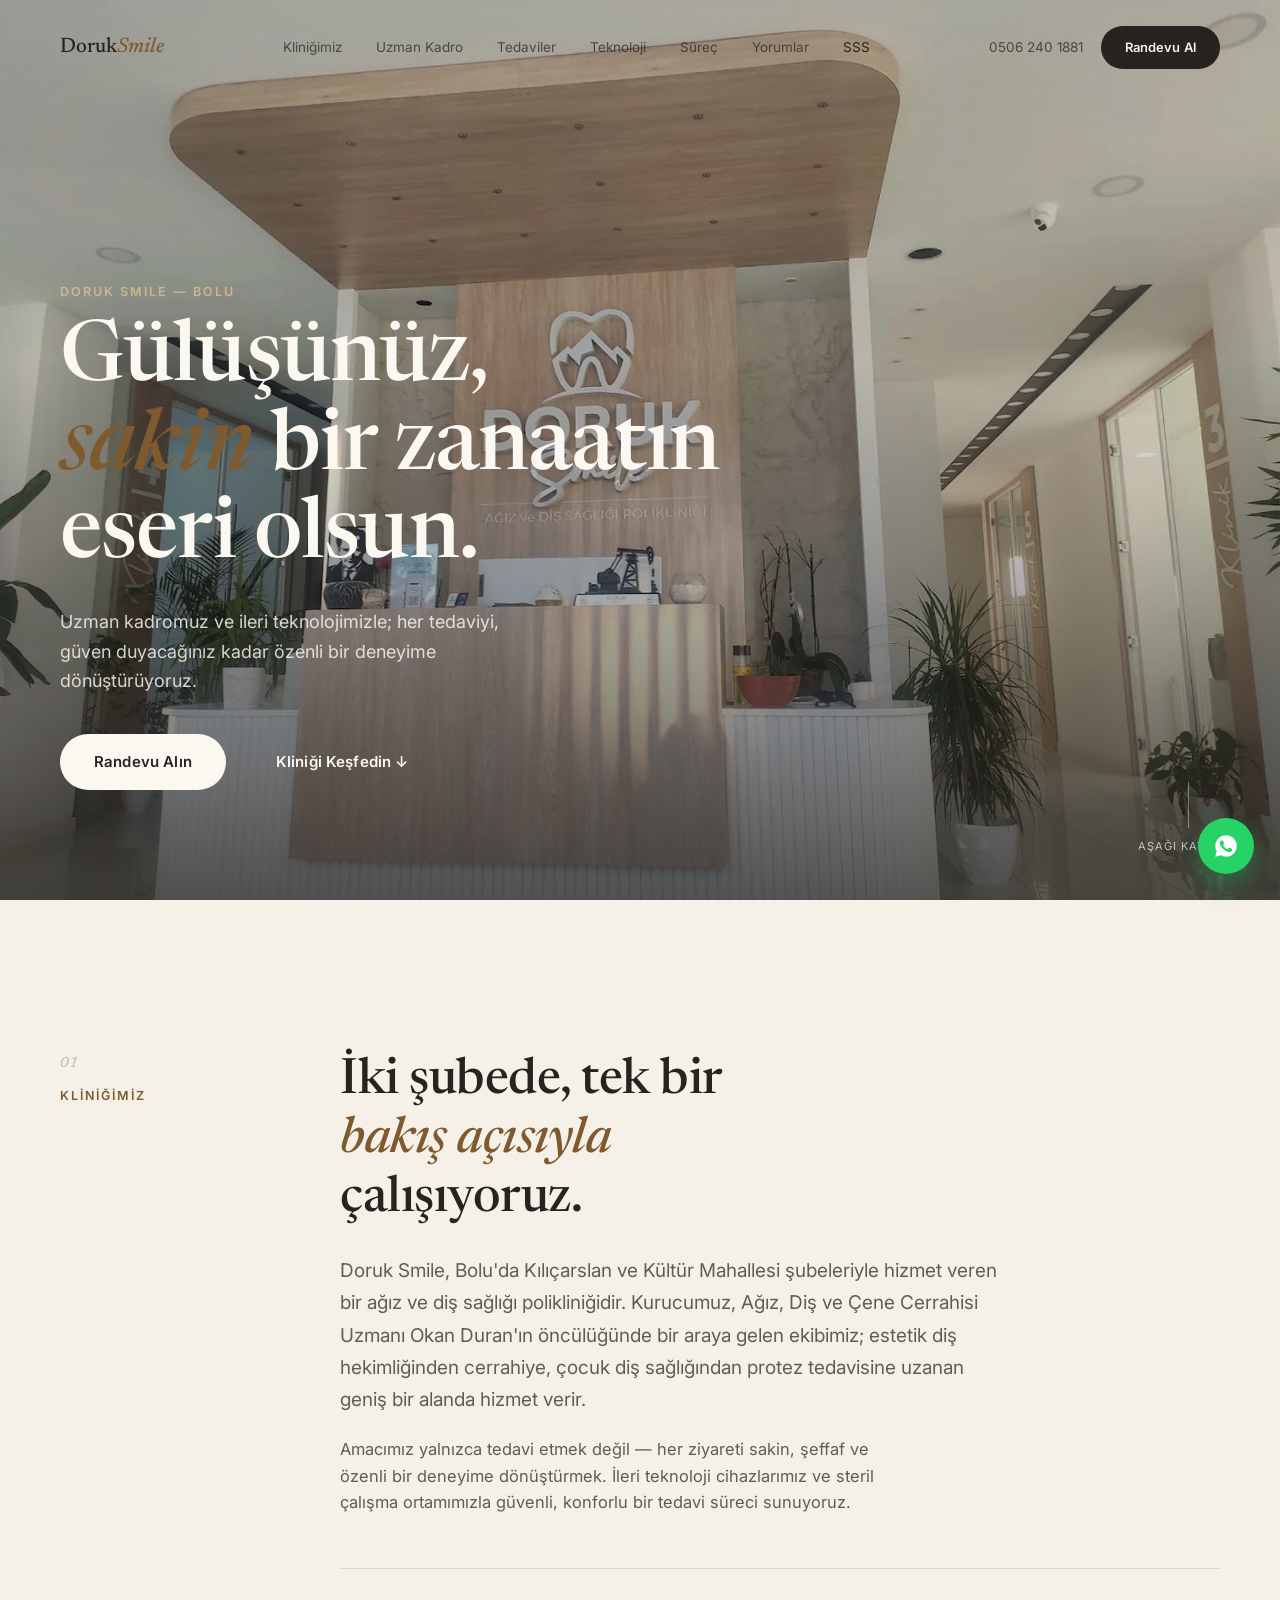
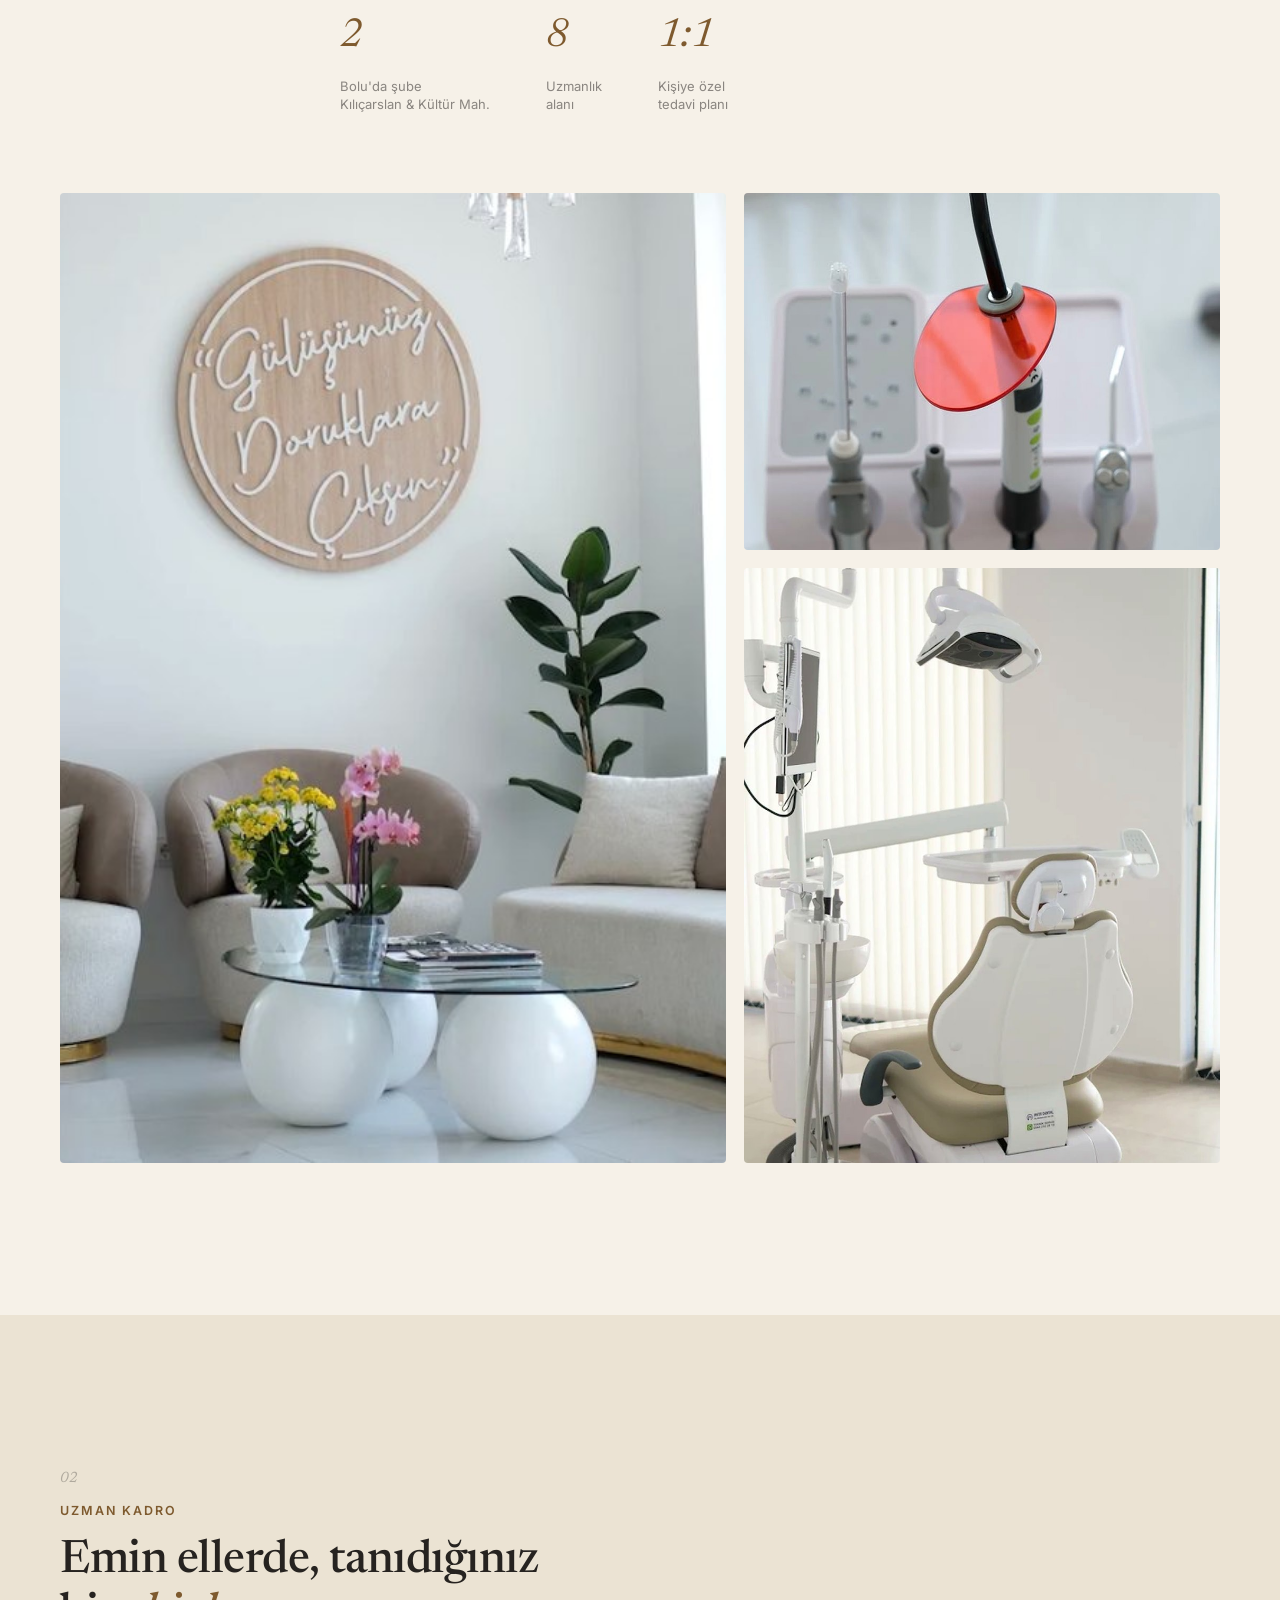
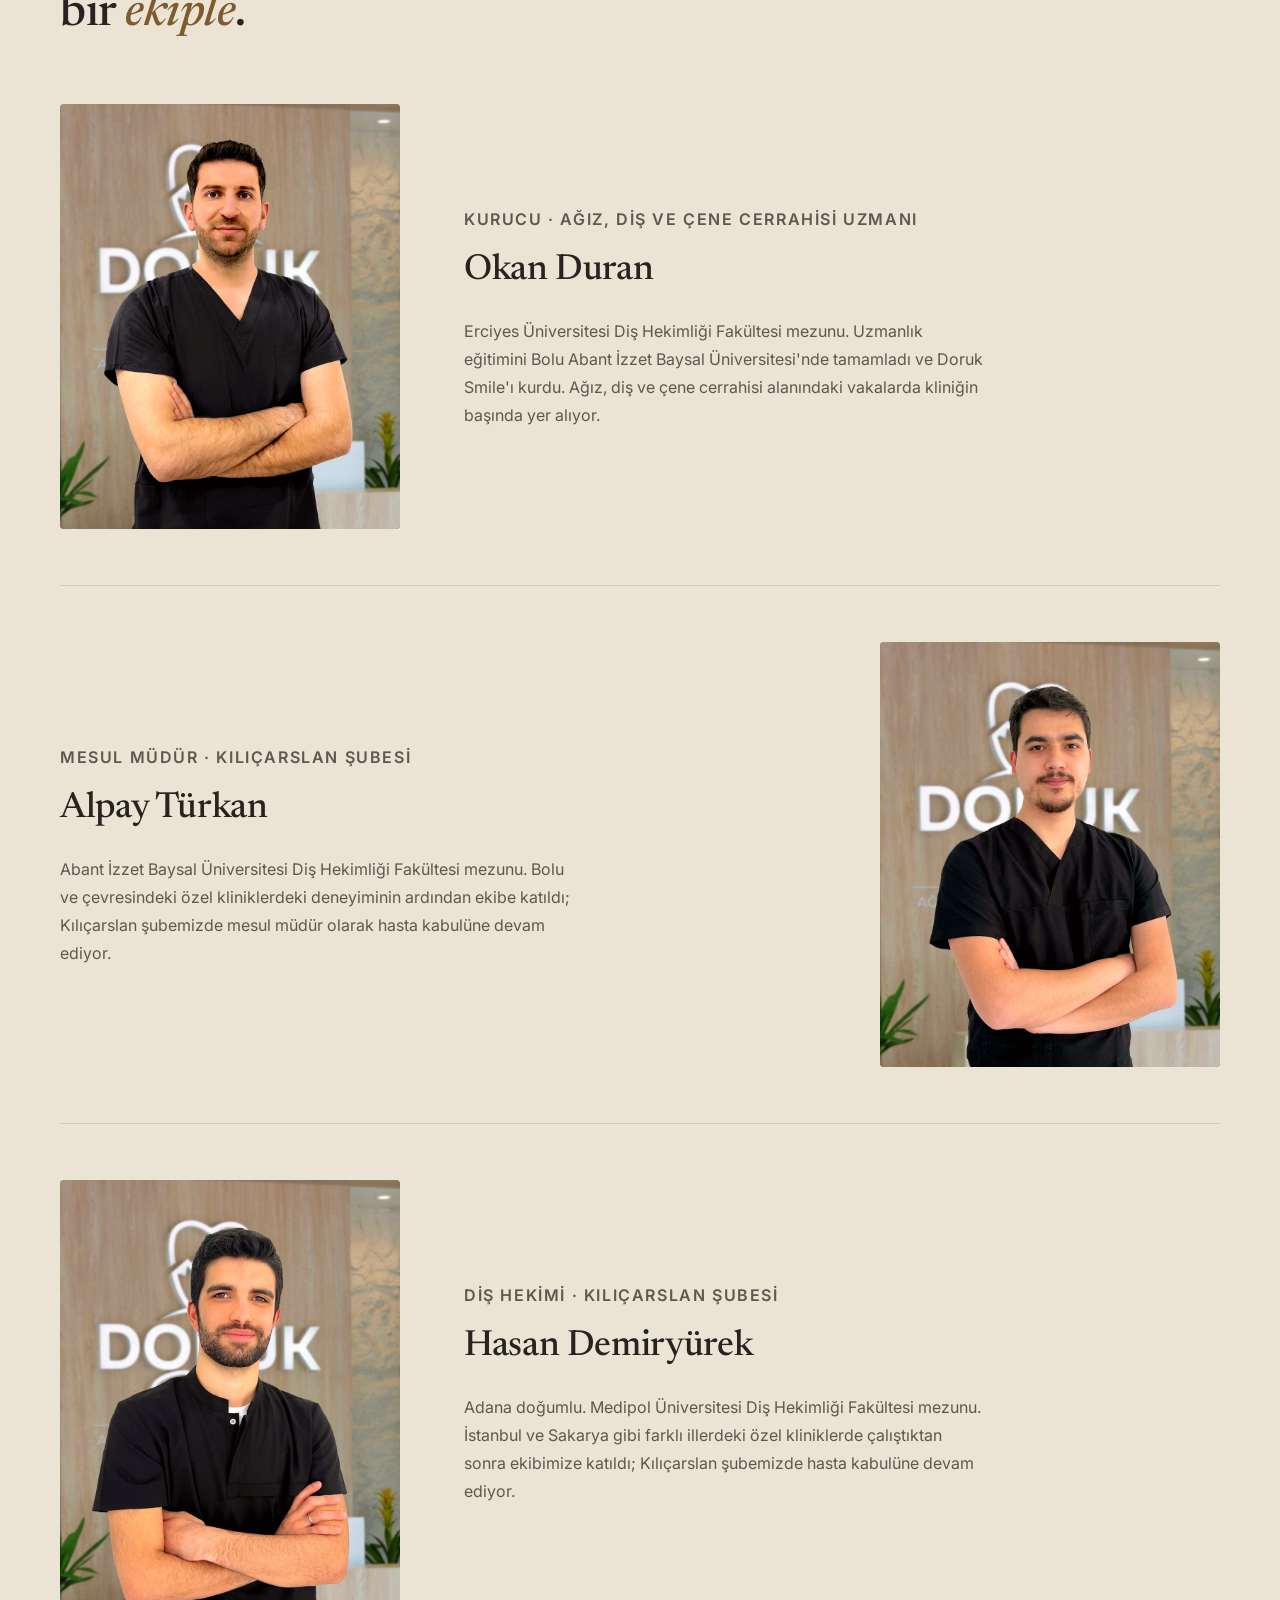
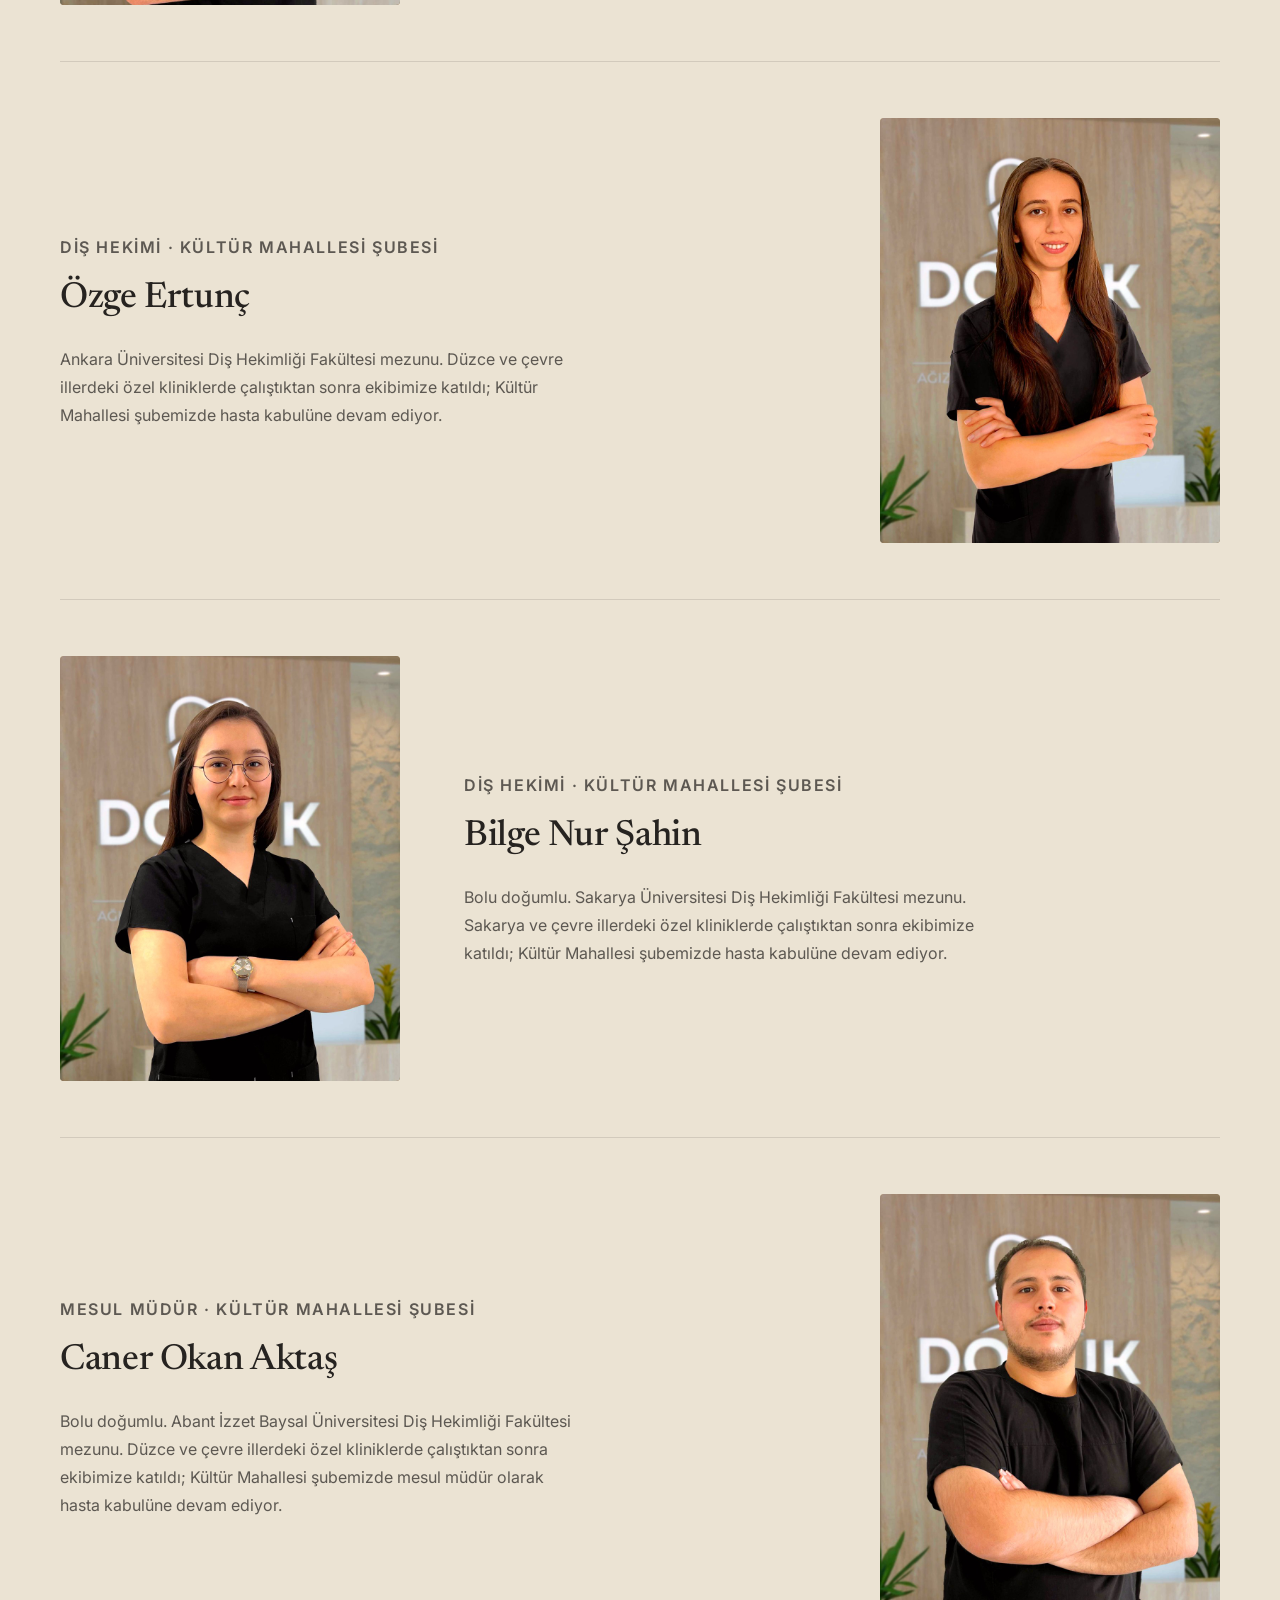
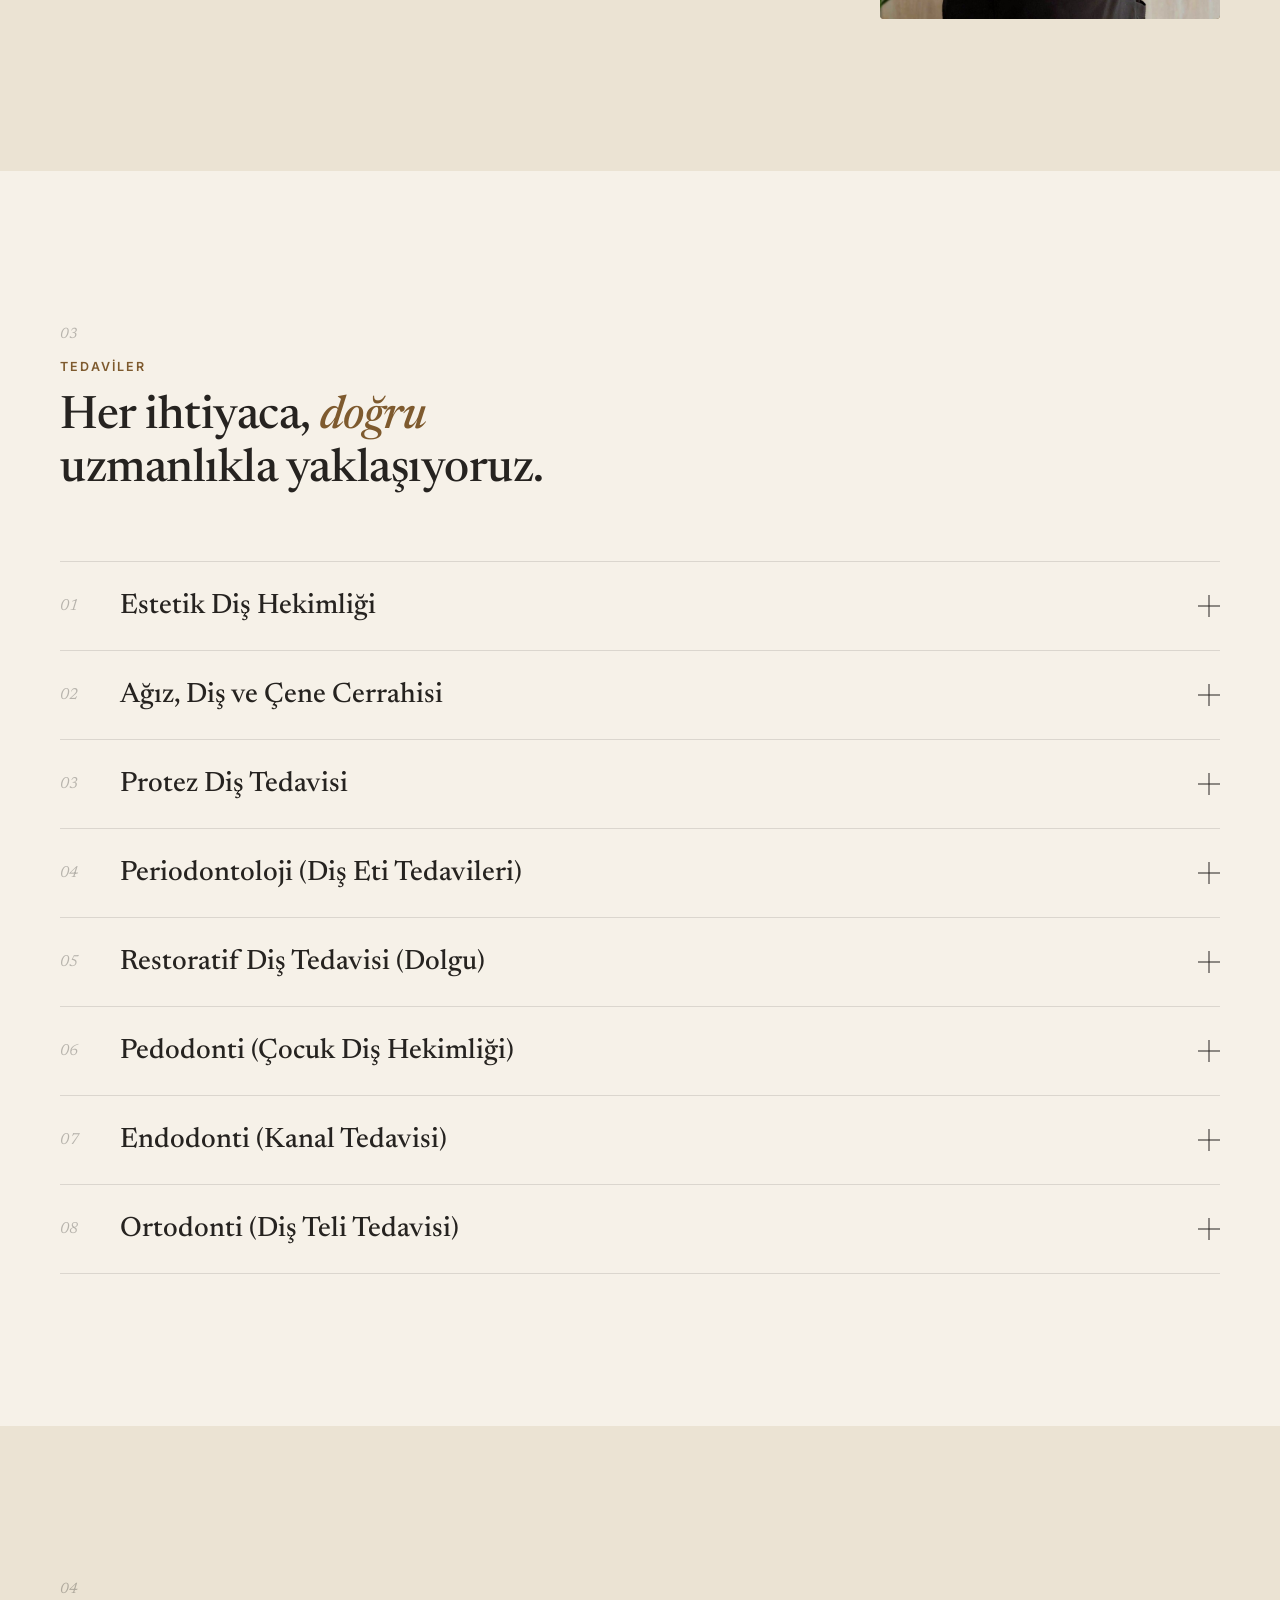
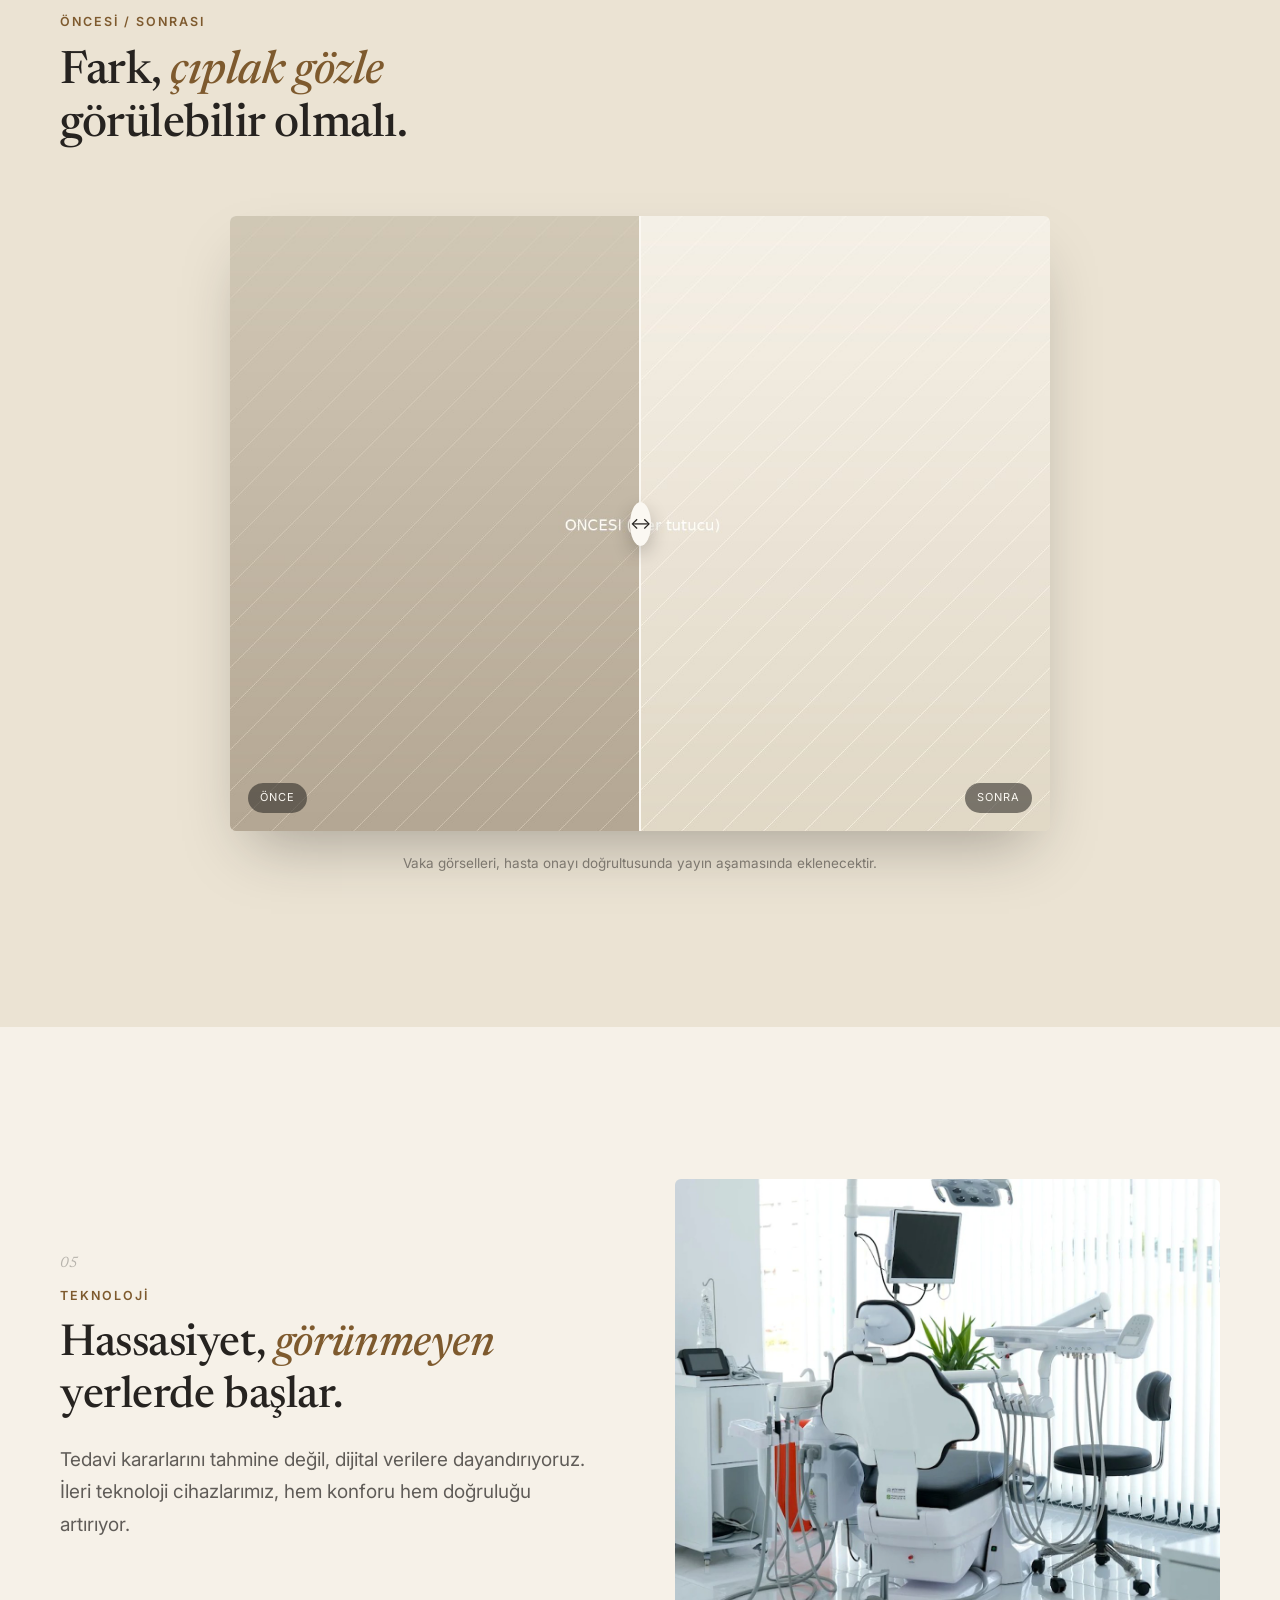
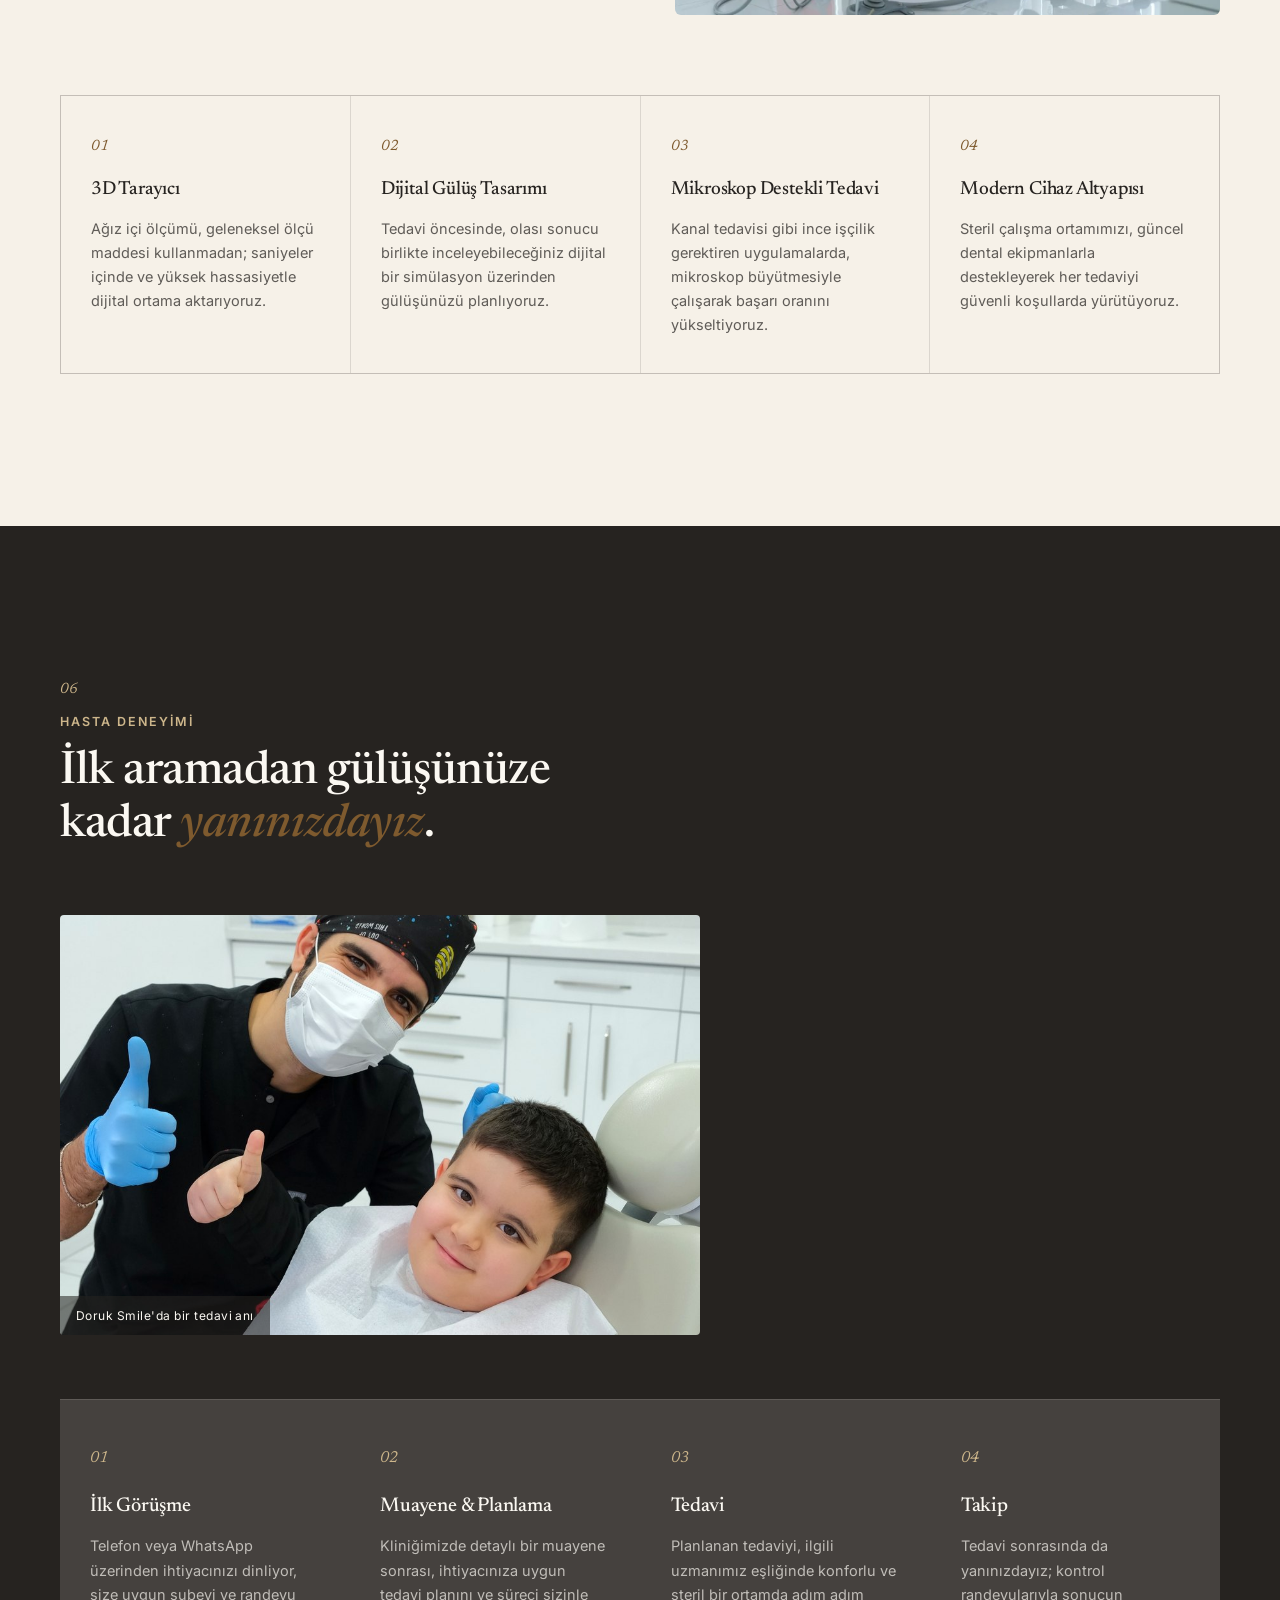
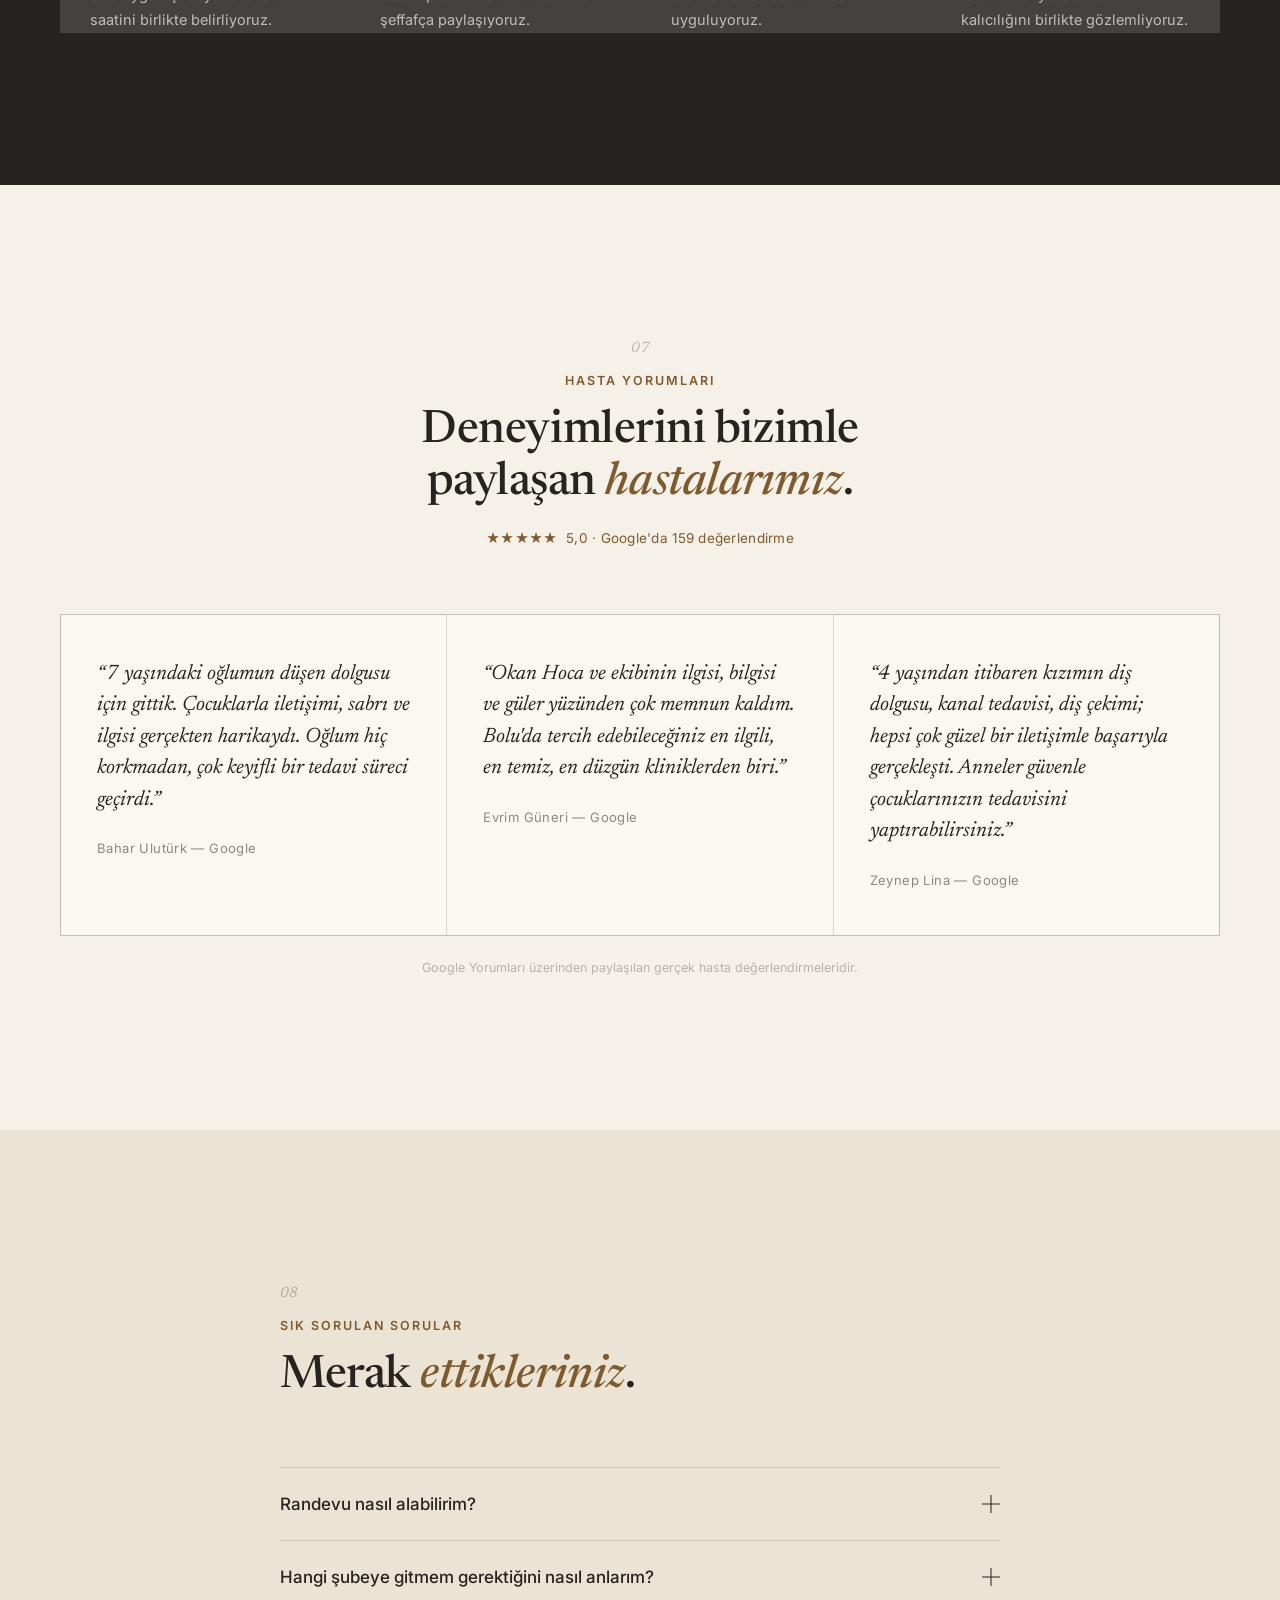
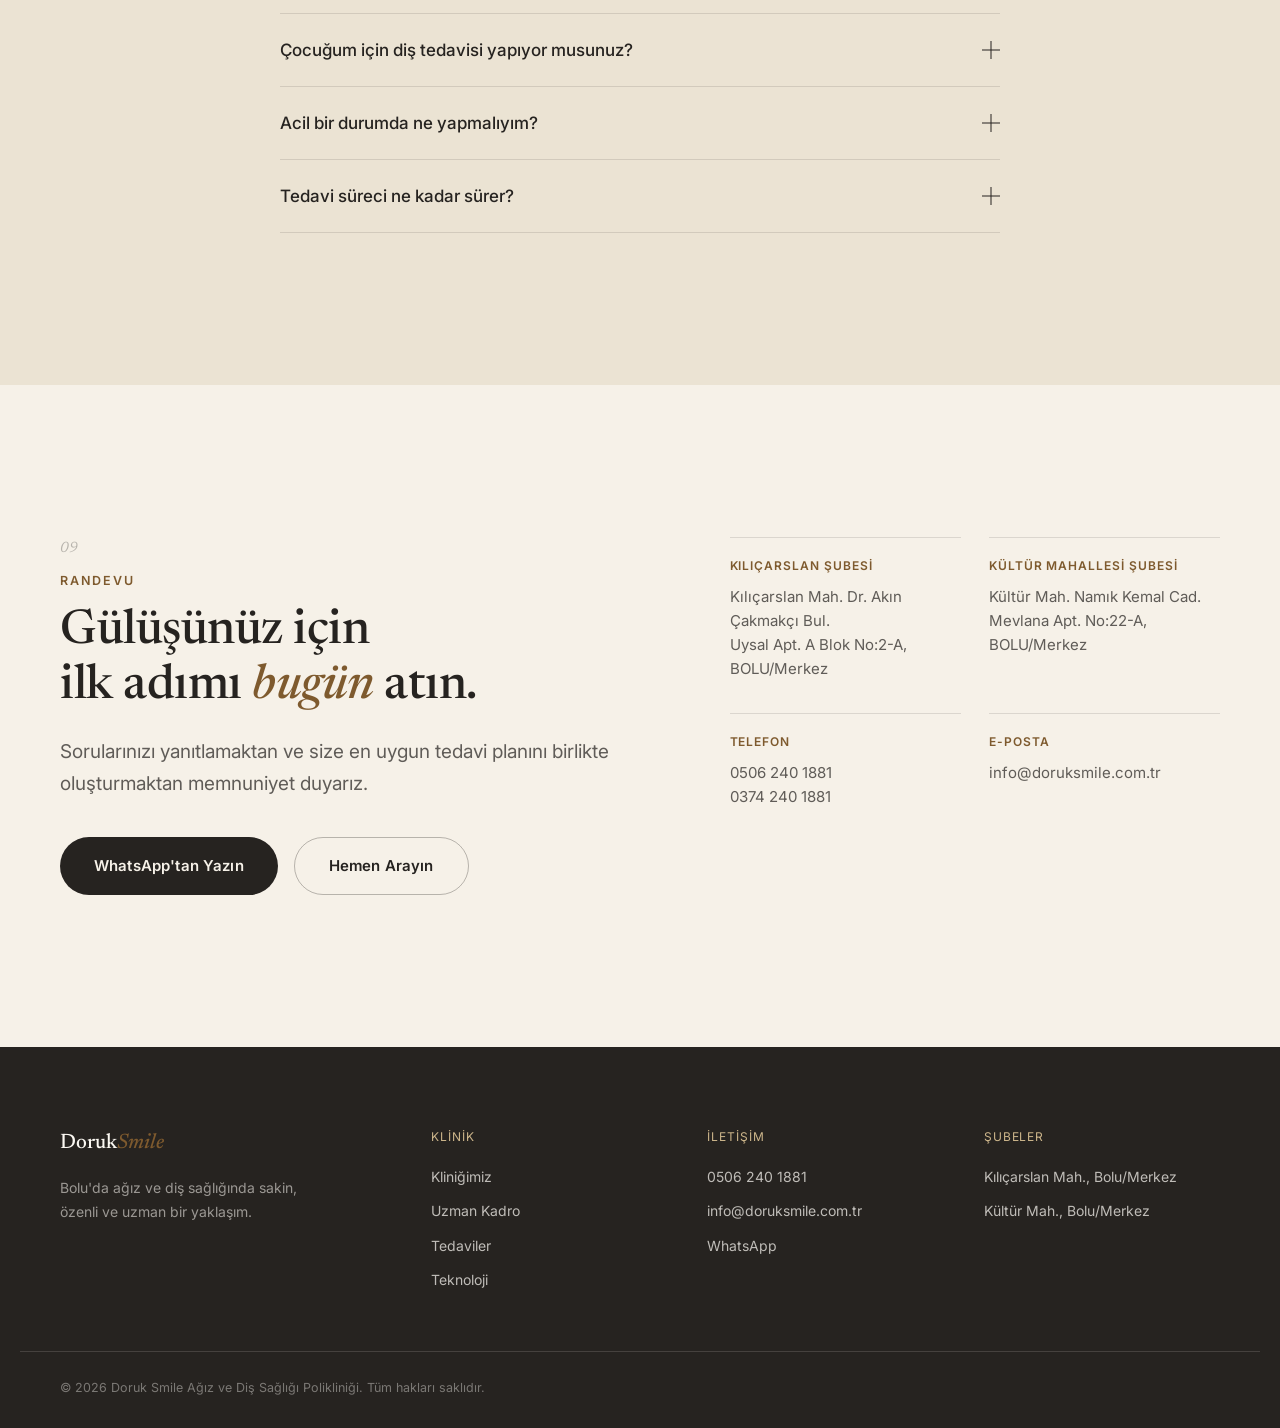
==== commit 88e1a378: "Add files via upload" ====
--- a/index.html
+++ b/index.html
@@ -180,9 +180,9 @@
             <span class="doctor-mono">ÖE</span>
           </div>
           <div class="doctor-info">
-            <p class="doctor-role">Diş Hekimi · İzzet Baysal Şubesi</p>
+            <p class="doctor-role">Diş Hekimi · Kültür Mahallesi Şubesi</p>
             <h3>Özge Ertunç</h3>
-            <p>Ankara Üniversitesi Diş Hekimliği Fakültesi mezunu. Düzce ve çevre illerdeki özel kliniklerde çalıştıktan sonra ekibimize katıldı; İzzet Baysal şubemizde hasta kabulüne devam ediyor.</p>
+            <p>Ankara Üniversitesi Diş Hekimliği Fakültesi mezunu. Düzce ve çevre illerdeki özel kliniklerde çalıştıktan sonra ekibimize katıldı; Kültür Mahallesi şubemizde hasta kabulüne devam ediyor.</p>
           </div>
         </article>
 
@@ -192,9 +192,9 @@
             <span class="doctor-mono">BŞ</span>
           </div>
           <div class="doctor-info">
-            <p class="doctor-role">Diş Hekimi · İzzet Baysal Şubesi</p>
+            <p class="doctor-role">Diş Hekimi · Kültür Mahallesi Şubesi</p>
             <h3>Bilge Nur Şahin</h3>
-            <p>Bolu doğumlu. Sakarya Üniversitesi Diş Hekimliği Fakültesi mezunu. Sakarya ve çevre illerdeki özel kliniklerde çalıştıktan sonra ekibimize katıldı; İzzet Baysal şubemizde hasta kabulüne devam ediyor.</p>
+            <p>Bolu doğumlu. Sakarya Üniversitesi Diş Hekimliği Fakültesi mezunu. Sakarya ve çevre illerdeki özel kliniklerde çalıştıktan sonra ekibimize katıldı; Kültür Mahallesi şubemizde hasta kabulüne devam ediyor.</p>
           </div>
         </article>
 
@@ -204,9 +204,9 @@
             <span class="doctor-mono">CA</span>
           </div>
           <div class="doctor-info">
-            <p class="doctor-role">Mesul Müdür · İzzet Baysal Şubesi</p>
+            <p class="doctor-role">Mesul Müdür · Kültür Mahallesi Şubesi</p>
             <h3>Caner Okan Aktaş</h3>
-            <p>Bolu doğumlu. Abant İzzet Baysal Üniversitesi Diş Hekimliği Fakültesi mezunu. Düzce ve çevre illerdeki özel kliniklerde çalıştıktan sonra ekibimize katıldı; İzzet Baysal şubemizde mesul müdür olarak hasta kabulüne devam ediyor.</p>
+            <p>Bolu doğumlu. Abant İzzet Baysal Üniversitesi Diş Hekimliği Fakültesi mezunu. Düzce ve çevre illerdeki özel kliniklerde çalıştıktan sonra ekibimize katıldı; Kültür Mahallesi şubemizde mesul müdür olarak hasta kabulüne devam ediyor.</p>
           </div>
         </article>
 
@@ -339,7 +339,7 @@
           <span class="compare-tag compare-tag-left">Önce</span>
           <span class="compare-tag compare-tag-right">Sonra</span>
         </div>
-        <p class="compare-note">Görseller örnek amaçlıdır; hastalarımızın onayıyla paylaşılan gerçek vaka fotoğrafları yakında burada yer alacak.</p>
+        <p class="compare-note">Vaka görselleri, hasta onayı doğrultusunda yayın aşamasında eklenecektir.</p>
       </div>
     </div>
   </section>
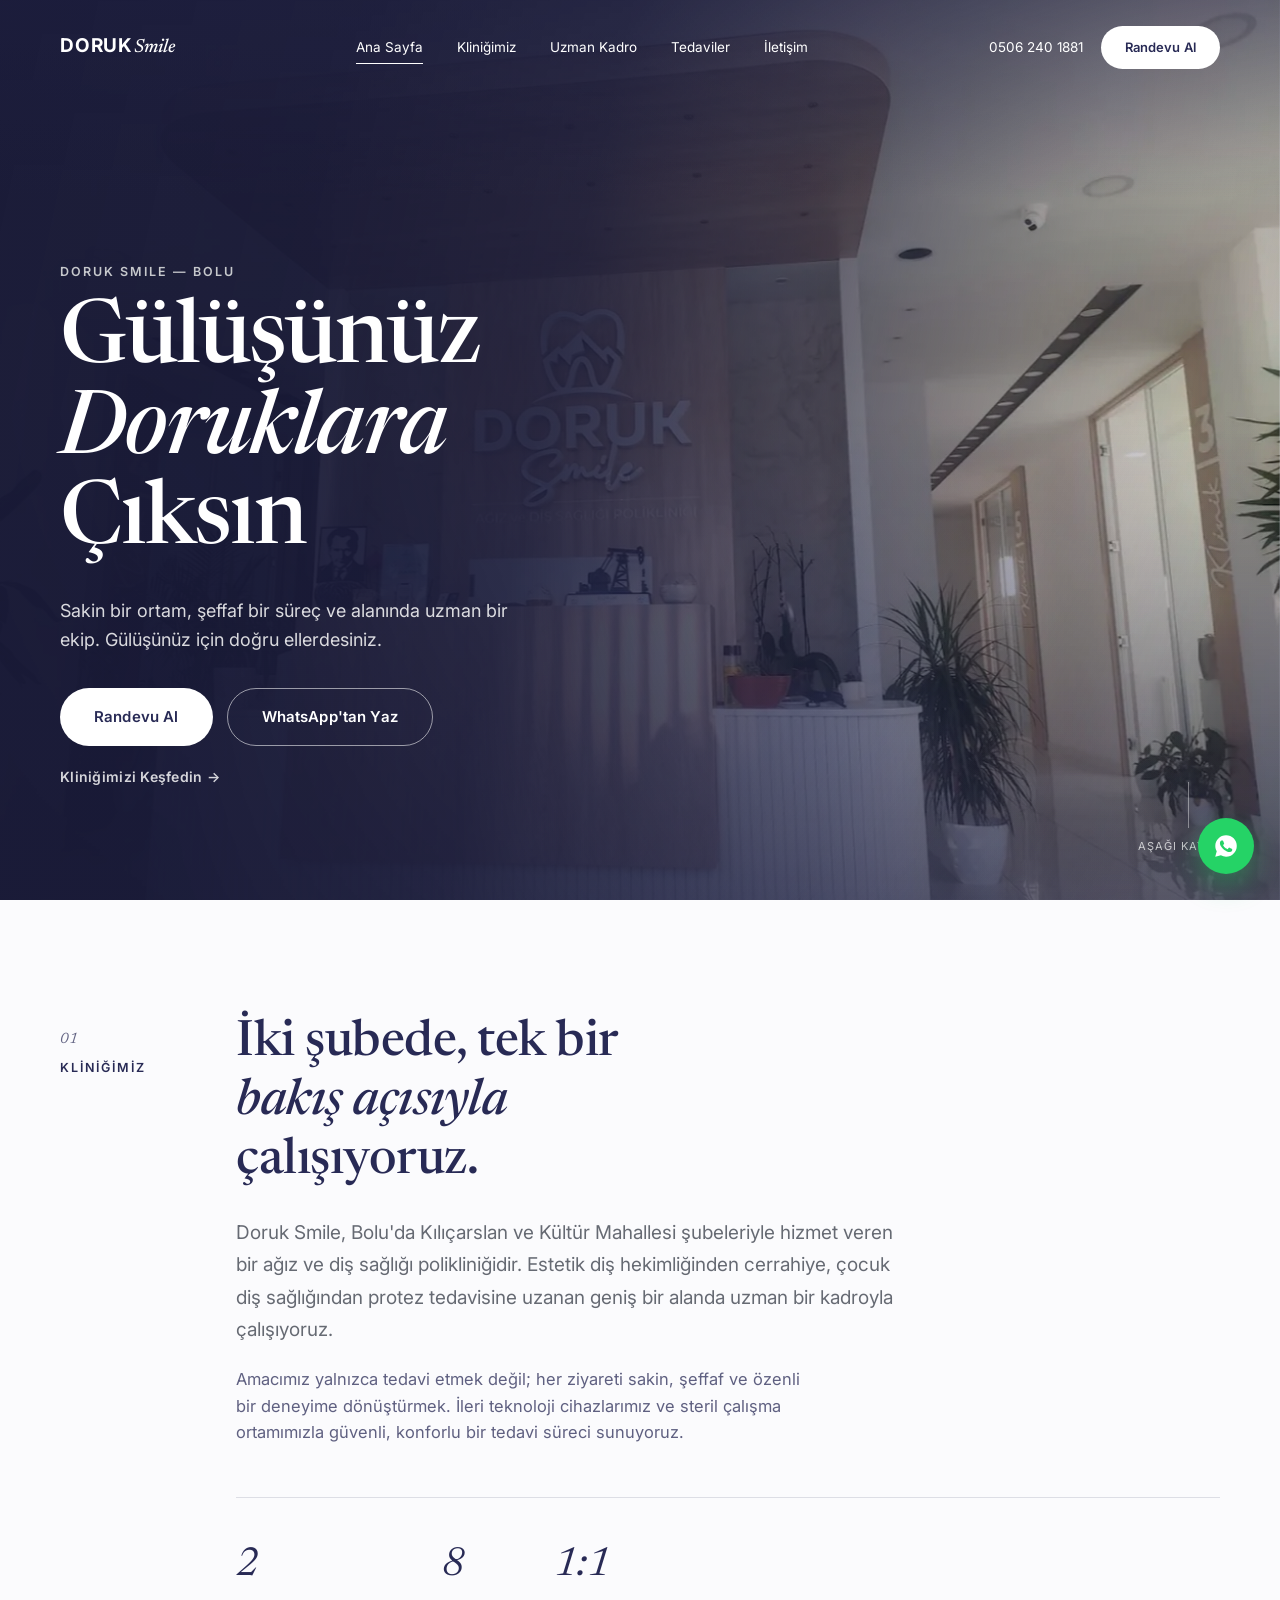
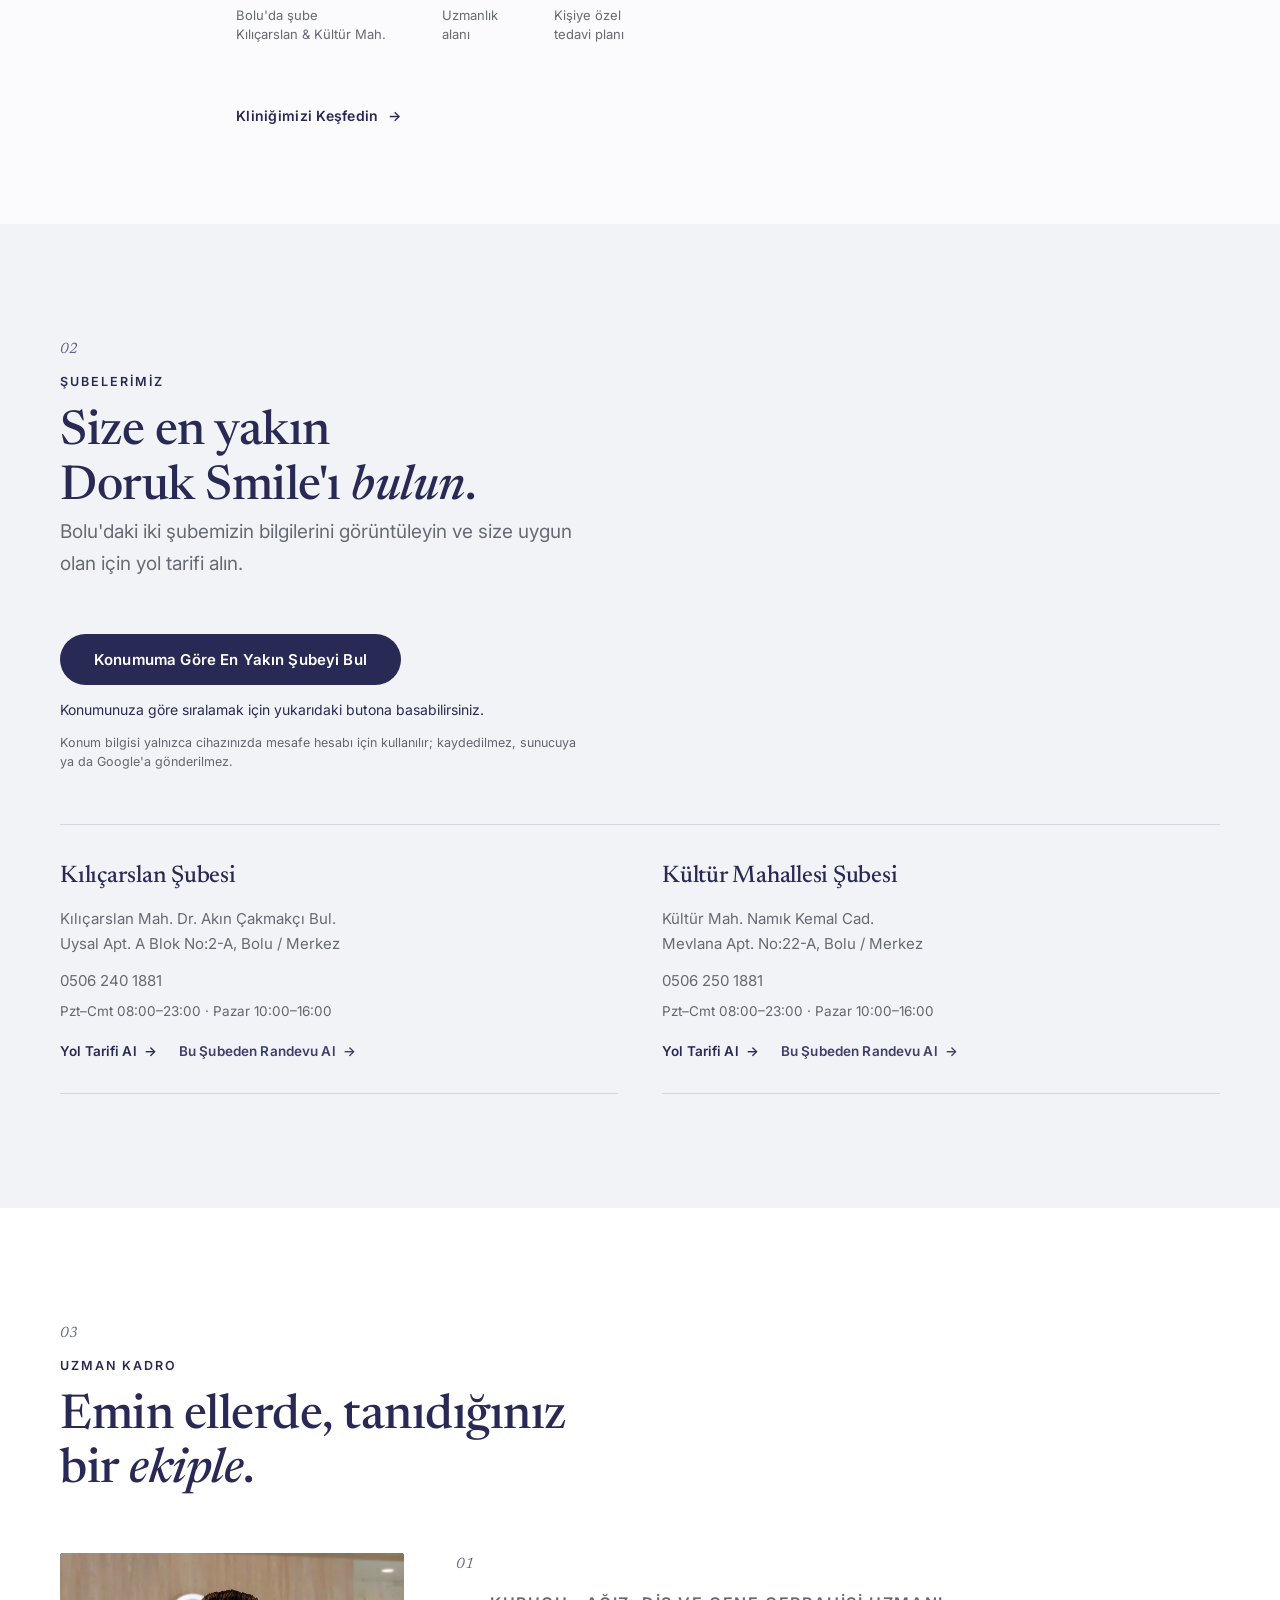
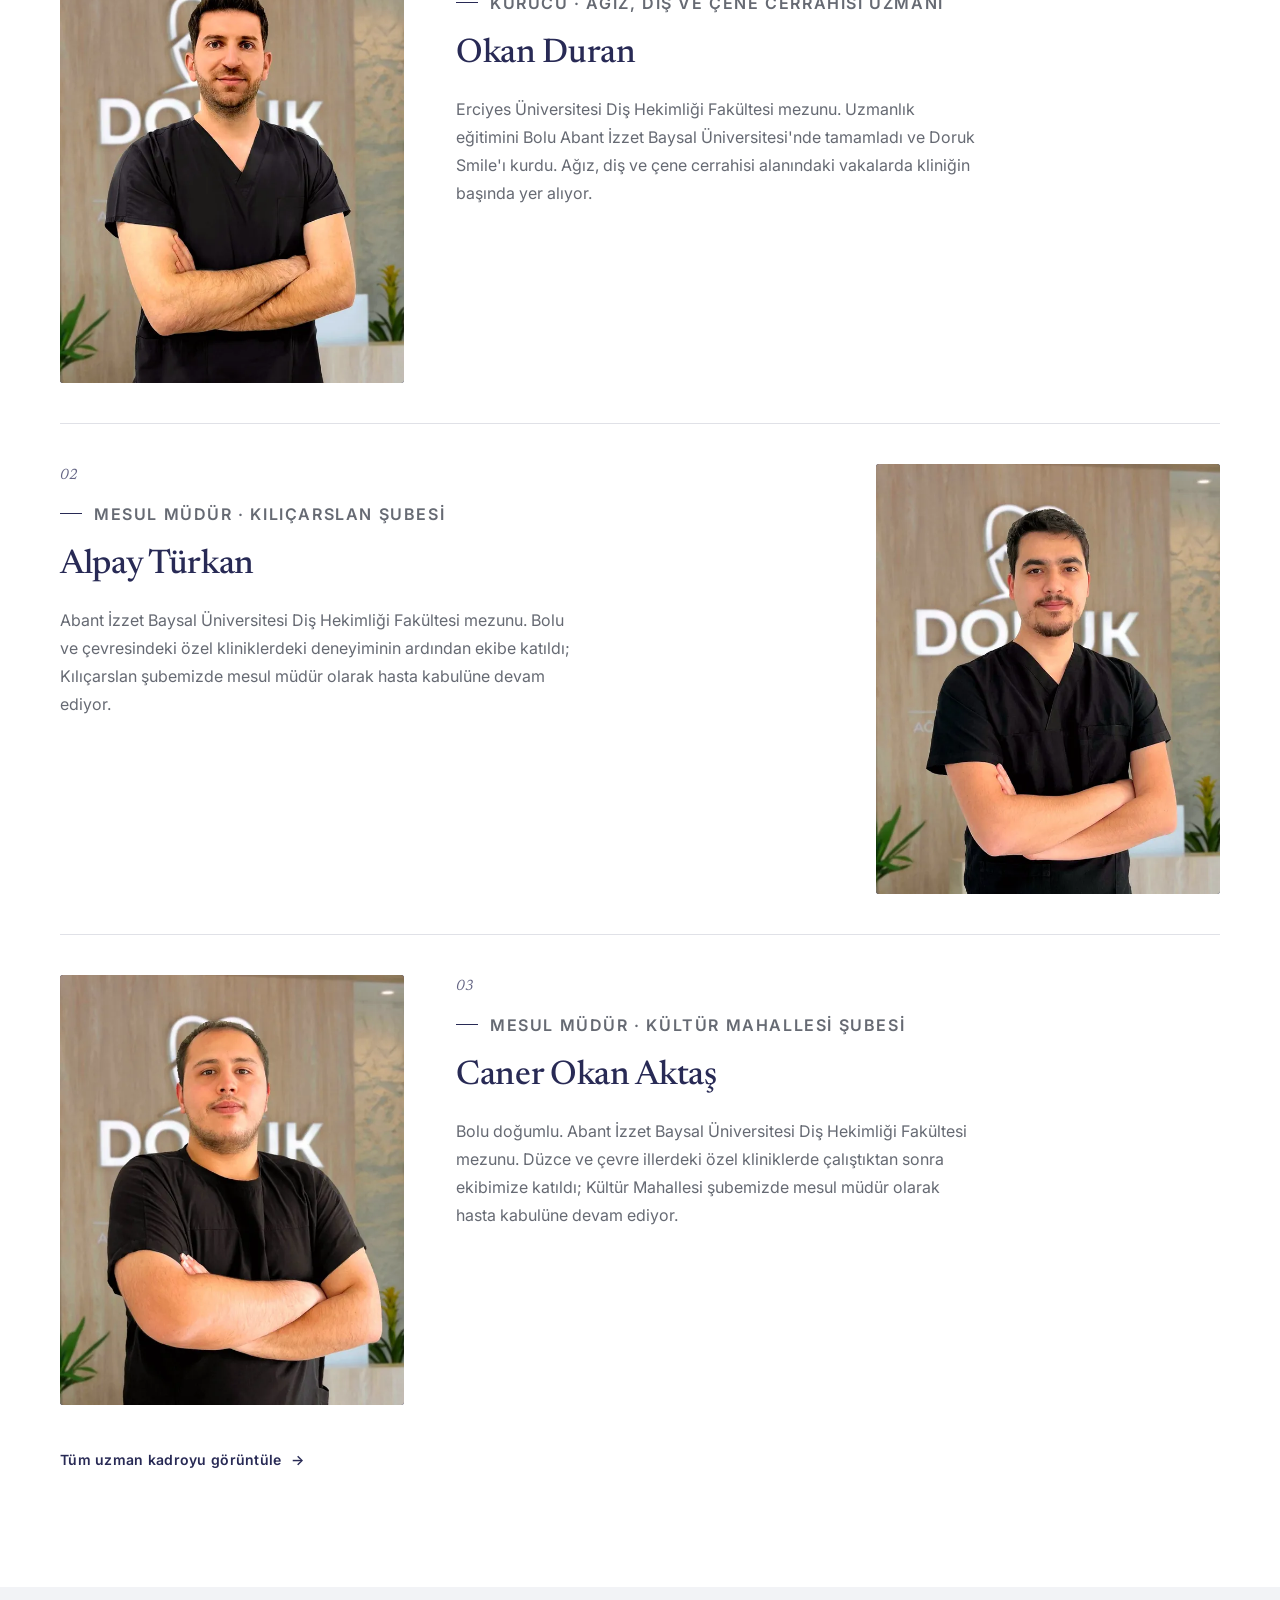
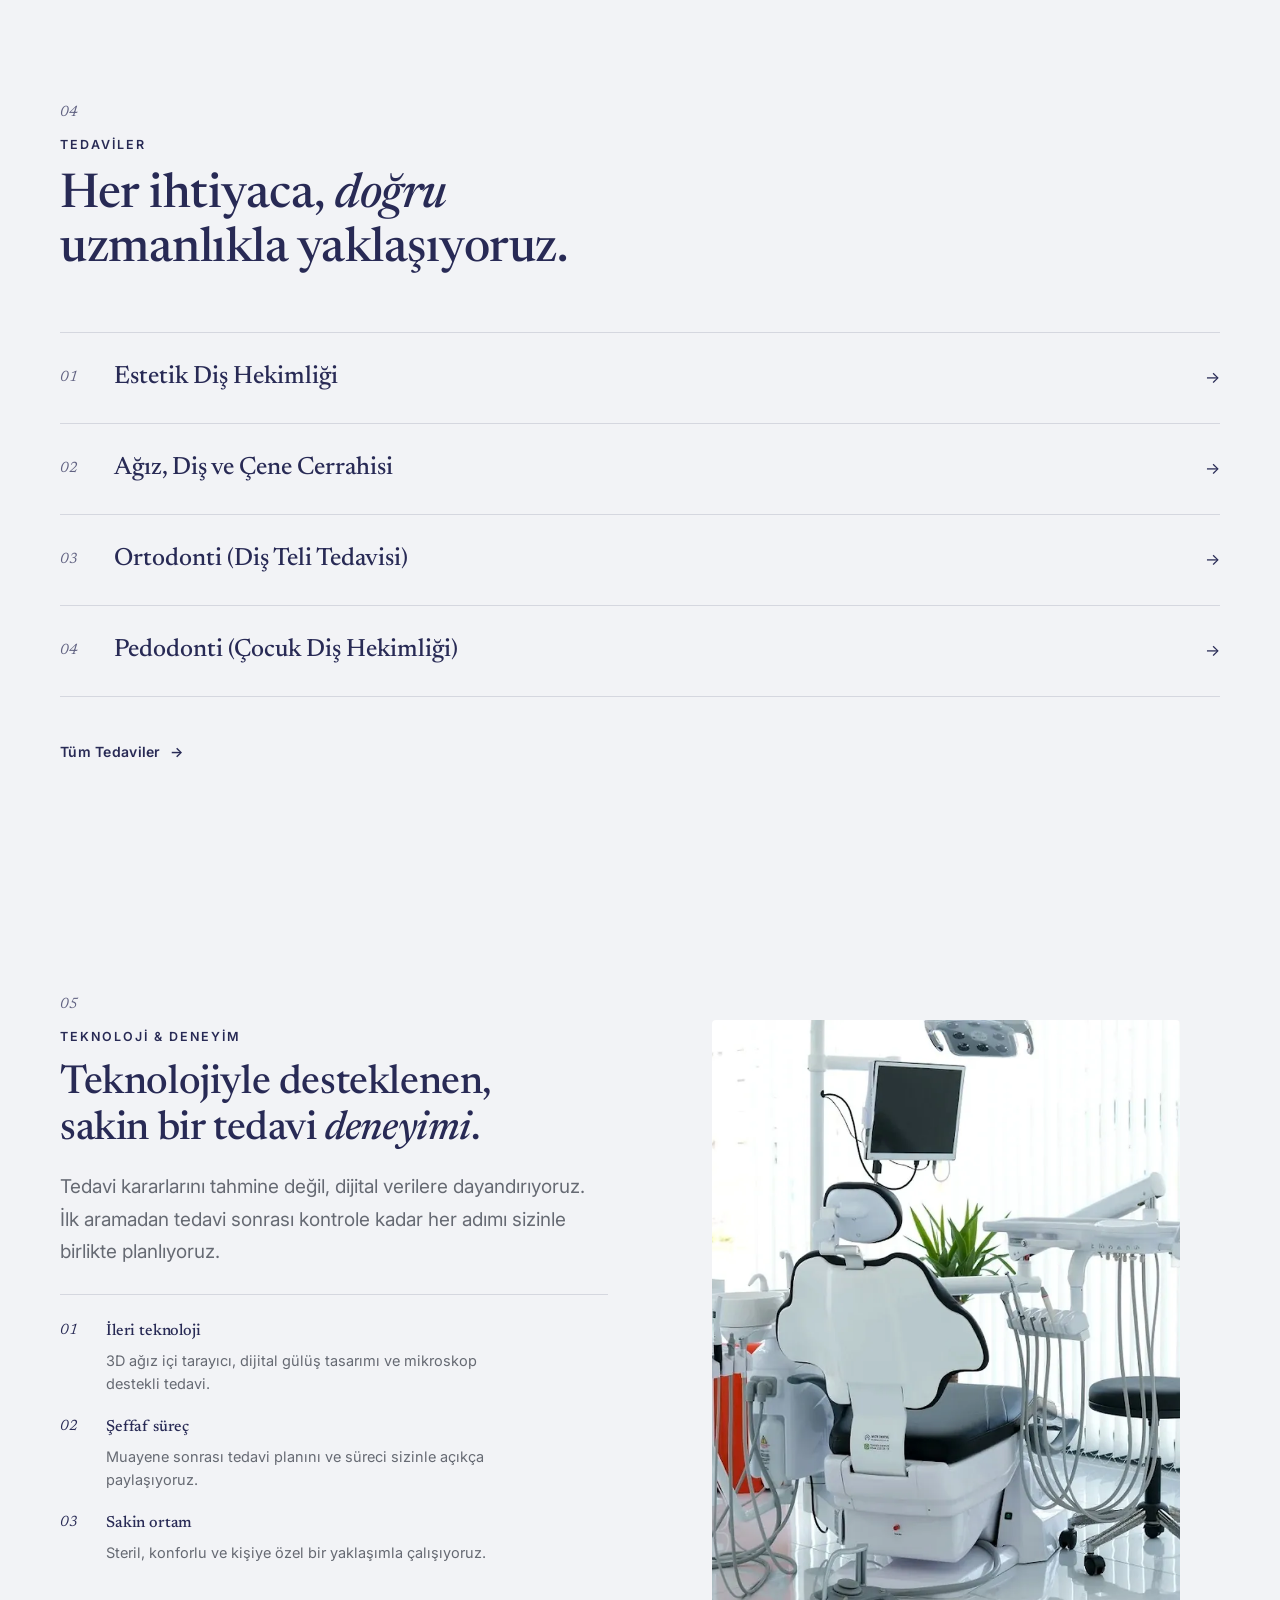
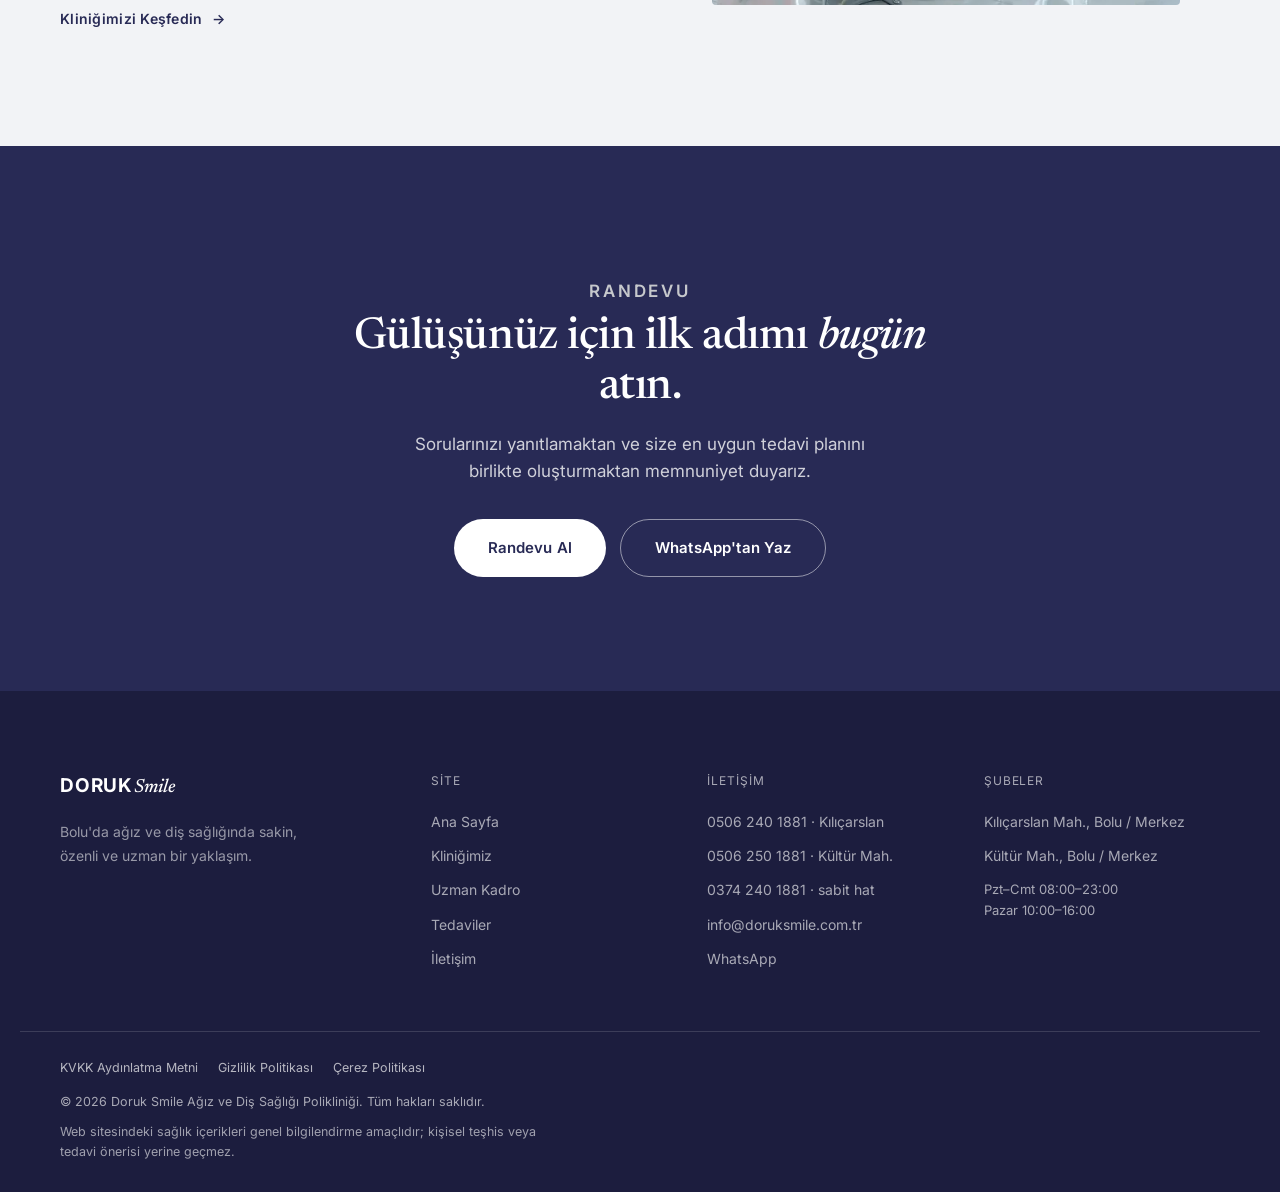
==== commit 1d1ec23b: "Finalize Doruk Smile preview candidate Co-Authored-By: Claude Sonnet 5 <noreply@anthropic.com>" ====
--- a/index.html
+++ b/index.html
@@ -3,52 +3,107 @@
 <head>
 <meta charset="UTF-8">
 <meta name="viewport" content="width=device-width, initial-scale=1.0">
+<meta name="referrer" content="strict-origin-when-cross-origin">
 <title>Doruk Smile — Ağız ve Diş Sağlığı Polikliniği, Bolu</title>
-<meta name="description" content="Doruk Smile Ağız ve Diş Sağlığı Polikliniği — Bolu'da uzman kadro, ileri teknoloji ve sakin bir ortamda kişiye özel diş tedavisi.">
+<meta name="description" content="Doruk Smile Ağız ve Diş Sağlığı Polikliniği — Bolu'da iki şubede uzman kadro, ileri teknoloji ve sakin bir ortamda kişiye özel diş tedavisi.">
+<link rel="canonical" href="https://doruksmile.com.tr/">
+
+<meta property="og:type" content="website">
+<meta property="og:locale" content="tr_TR">
+<meta property="og:site_name" content="Doruk Smile">
+<meta property="og:url" content="https://doruksmile.com.tr/">
+<meta property="og:title" content="Doruk Smile — Ağız ve Diş Sağlığı Polikliniği, Bolu">
+<meta property="og:description" content="Bolu'da iki şubede uzman kadro, ileri teknoloji ve sakin bir ortamda kişiye özel diş tedavisi.">
+<meta property="og:image" content="https://doruksmile.com.tr/assets/images/hero-clinic.jpg">
+<meta name="twitter:card" content="summary_large_image">
+<meta name="twitter:title" content="Doruk Smile — Ağız ve Diş Sağlığı Polikliniği, Bolu">
+<meta name="twitter:description" content="Bolu'da iki şubede uzman kadro, ileri teknoloji ve sakin bir ortamda kişiye özel diş tedavisi.">
+<meta name="twitter:image" content="https://doruksmile.com.tr/assets/images/hero-clinic.jpg">
+
+
 <link rel="preconnect" href="https://fonts.googleapis.com">
 <link rel="preconnect" href="https://fonts.gstatic.com" crossorigin>
 <link href="https://fonts.googleapis.com/css2?family=Newsreader:ital,wght@0,400;0,500;0,600;1,400;1,500&family=Inter:wght@400;500;600&display=swap" rel="stylesheet">
 <link rel="stylesheet" href="style.css">
+
+<script type="application/ld+json">
+{
+  "@context": "https://schema.org",
+  "@type": "Dentist",
+  "name": "Doruk Smile Ağız ve Diş Sağlığı Polikliniği",
+  "description": "Bolu'da ağız ve diş sağlığında sakin, özenli ve uzman bir yaklaşım.",
+  "url": "https://doruksmile.com.tr/",
+  "image": "https://doruksmile.com.tr/assets/images/hero-clinic.jpg",
+  "email": "info@doruksmile.com.tr",
+  "areaServed": "Bolu",
+  "department": [
+    {
+      "@type": "Dentist",
+      "name": "Doruk Smile — Kılıçarslan Şubesi",
+      "telephone": "+905062401881",
+      "address": {
+        "@type": "PostalAddress",
+        "streetAddress": "Kılıçarslan Mah. Dr. Akın Çakmakçı Bul. Uysal Apt. A Blok No:2-A",
+        "addressLocality": "Bolu",
+        "addressRegion": "Bolu",
+        "addressCountry": "TR"
+      },
+      "geo": { "@type": "GeoCoordinates", "latitude": 40.738976, "longitude": 31.574623 },
+      "hasMap": "https://www.google.com/maps/search/?api=1&query=Doruk%20Smile%20K%C4%B1l%C4%B1%C3%A7arslan&query_place_id=ChIJWehfrDk_nUAREVYQgyO183w",
+      "openingHours": ["Mo-Sa 08:00-23:00", "Su 10:00-16:00"]
+    },
+    {
+      "@type": "Dentist",
+      "name": "Doruk Smile — Kültür Mahallesi Şubesi",
+      "telephone": "+905062501881",
+      "address": {
+        "@type": "PostalAddress",
+        "streetAddress": "Kültür Mah. Namık Kemal Cad. Mevlana Apt. No:22-A",
+        "addressLocality": "Bolu",
+        "addressRegion": "Bolu",
+        "addressCountry": "TR"
+      },
+      "geo": { "@type": "GeoCoordinates", "latitude": 40.7452779, "longitude": 31.6013154 },
+      "openingHours": ["Mo-Sa 08:00-23:00", "Su 10:00-16:00"]
+    }
+  ]
+}
+</script>
 </head>
-<body>
-
-<!-- ================= PROGRESS / NAV ================= -->
+<body class="page-home">
+
+<!-- ================= PROGRESS / HEADER ================= -->
 <div class="scroll-progress" aria-hidden="true"><span id="scrollBar"></span></div>
 
 <header class="site-header" id="siteHeader">
   <div class="header-inner">
-    <a href="#top" class="brand">Doruk<span>Smile</span></a>
+    <a href="index.html" class="brand">Doruk<span>Smile</span></a>
 
     <nav class="main-nav" id="mainNav" aria-label="Ana menü">
-      <a href="#klinik" data-nav>Kliniğimiz</a>
-      <a href="#kadro" data-nav>Uzman Kadro</a>
-      <a href="#tedaviler" data-nav>Tedaviler</a>
-      <a href="#teknoloji" data-nav>Teknoloji</a>
-      <a href="#deneyim" data-nav>Süreç</a>
-      <a href="#yorumlar" data-nav>Yorumlar</a>
-      <a href="#sss" data-nav>SSS</a>
+      <a href="index.html" aria-current="page">Ana Sayfa</a>
+      <a href="klinigimiz/index.html">Kliniğimiz</a>
+      <a href="uzman-kadro/index.html">Uzman Kadro</a>
+      <a href="tedaviler/index.html">Tedaviler</a>
+      <a href="iletisim/index.html">İletişim</a>
     </nav>
 
     <div class="header-actions">
       <a href="tel:+905062401881" class="phone-link">0506 240 1881</a>
-      <a href="#randevu" class="btn btn-primary">Randevu Al</a>
-      <button class="menu-toggle" id="menuToggle" aria-label="Menüyü aç" aria-expanded="false">
+      <a href="iletisim/index.html" class="btn btn-primary">Randevu Al</a>
+      <button class="menu-toggle" id="menuToggle" type="button" aria-label="Menüyü aç" aria-expanded="false" aria-controls="mobileNav">
         <span></span><span></span><span></span>
       </button>
     </div>
   </div>
 </header>
 
-<div class="mobile-nav" id="mobileNav">
+<div class="mobile-nav" id="mobileNav" aria-label="Mobil menü">
   <nav aria-label="Mobil menü">
-    <a href="#klinik" data-nav>Kliniğimiz</a>
-    <a href="#kadro" data-nav>Uzman Kadro</a>
-    <a href="#tedaviler" data-nav>Tedaviler</a>
-    <a href="#teknoloji" data-nav>Teknoloji</a>
-    <a href="#deneyim" data-nav>Süreç</a>
-    <a href="#yorumlar" data-nav>Yorumlar</a>
-    <a href="#sss" data-nav>SSS</a>
-    <a href="#randevu" data-nav>İletişim</a>
+    <a href="index.html" data-nav aria-current="page">Ana Sayfa</a>
+    <a href="klinigimiz/index.html" data-nav>Kliniğimiz</a>
+    <a href="uzman-kadro/index.html" data-nav>Uzman Kadro</a>
+    <a href="tedaviler/index.html" data-nav>Tedaviler</a>
+    <a href="iletisim/index.html" data-nav>İletişim</a>
   </nav>
   <a href="tel:+905062401881" class="mobile-phone">0506 240 1881</a>
 </div>
@@ -58,22 +113,26 @@
   <!-- ================= HERO ================= -->
   <section class="hero" id="hero">
     <div class="hero-media">
-      <img src="assets/images/hero-clinic.jpg" alt="Doruk Smile karşılama alanı" id="heroImg" width="1920" height="1320" fetchpriority="high">
+      <picture>
+        <source type="image/webp" srcset="assets/images/hero-clinic-1280.webp 1280w, assets/images/hero-clinic.webp 1920w" sizes="100vw">
+        <img src="assets/images/hero-clinic.jpg" srcset="assets/images/hero-clinic-1280.jpg 1280w, assets/images/hero-clinic.jpg 1920w" sizes="100vw" alt="Doruk Smile karşılama alanı" id="heroImg" width="1920" height="1320" fetchpriority="high">
+      </picture>
       <div class="hero-veil"></div>
     </div>
 
     <div class="hero-content">
       <p class="eyebrow reveal">DORUK SMILE — BOLU</p>
       <h1 class="hero-title">
-        <span class="reveal">Gülüşünüz,</span>
-        <span class="reveal"><em>sakin</em> bir zanaatın</span>
-        <span class="reveal">eseri olsun.</span>
+        <span class="reveal">Gülüşünüz</span>
+        <span class="reveal"><em>Doruklara</em></span>
+        <span class="reveal">Çıksın</span>
       </h1>
-      <p class="hero-sub reveal">Uzman kadromuz ve ileri teknolojimizle; her tedaviyi, güven duyacağınız kadar özenli bir deneyime dönüştürüyoruz.</p>
+      <p class="hero-sub reveal">Sakin bir ortam, şeffaf bir süreç ve alanında uzman bir ekip. Gülüşünüz için doğru ellerdesiniz.</p>
       <div class="hero-cta reveal">
-        <a href="#randevu" class="btn btn-primary btn-lg">Randevu Alın</a>
-        <a href="#klinik" class="btn btn-ghost btn-lg">Kliniği Keşfedin ↓</a>
-      </div>
+        <a href="iletisim/index.html" class="btn btn-primary btn-lg">Randevu Al</a>
+        <a href="https://wa.me/905062401881" target="_blank" rel="noopener noreferrer" class="btn btn-outline btn-lg">WhatsApp'tan Yaz</a>
+      </div>
+      <a href="klinigimiz/index.html" class="hero-tertiary reveal">Kliniğimizi Keşfedin →</a>
     </div>
 
     <div class="hero-scroll" aria-hidden="true">
@@ -82,56 +141,103 @@
     </div>
   </section>
 
-  <!-- ================= KLİNİĞİMİZ ================= -->
+  <!-- ================= 01 · KLİNİĞİMİZ (özet) ================= -->
   <section class="section klinik" id="klinik">
     <div class="container klinik-grid">
       <div class="klinik-index reveal">
-        <span class="section-index">01</span>
+        <span class="section-index" aria-hidden="true">01</span>
         <p class="eyebrow">Kliniğimiz</p>
       </div>
 
       <div class="klinik-copy">
         <h2 class="reveal">İki şubede, tek bir<br><em>bakış açısıyla</em> çalışıyoruz.</h2>
-        <p class="lead reveal">Doruk Smile, Bolu'da Kılıçarslan ve Kültür Mahallesi şubeleriyle hizmet veren bir ağız ve diş sağlığı polikliniğidir. Kurucumuz, Ağız, Diş ve Çene Cerrahisi Uzmanı Okan Duran'ın öncülüğünde bir araya gelen ekibimiz; estetik diş hekimliğinden cerrahiye, çocuk diş sağlığından protez tedavisine uzanan geniş bir alanda hizmet verir.</p>
-        <p class="reveal">Amacımız yalnızca tedavi etmek değil — her ziyareti sakin, şeffaf ve özenli bir deneyime dönüştürmek. İleri teknoloji cihazlarımız ve steril çalışma ortamımızla güvenli, konforlu bir tedavi süreci sunuyoruz.</p>
+        <p class="lead reveal">Doruk Smile, Bolu'da Kılıçarslan ve Kültür Mahallesi şubeleriyle hizmet veren bir ağız ve diş sağlığı polikliniğidir. Estetik diş hekimliğinden cerrahiye, çocuk diş sağlığından protez tedavisine uzanan geniş bir alanda uzman bir kadroyla çalışıyoruz.</p>
+        <p class="reveal hide-mobile">Amacımız yalnızca tedavi etmek değil; her ziyareti sakin, şeffaf ve özenli bir deneyime dönüştürmek. İleri teknoloji cihazlarımız ve steril çalışma ortamımızla güvenli, konforlu bir tedavi süreci sunuyoruz.</p>
 
         <div class="klinik-facts reveal">
           <div>
-            <span class="fact-num">2</span>
+            <span class="fact-num" aria-hidden="true">2</span>
             <span class="fact-label">Bolu'da şube<br>Kılıçarslan &amp; Kültür Mah.</span>
           </div>
           <div>
-            <span class="fact-num">8</span>
+            <span class="fact-num" aria-hidden="true">8</span>
             <span class="fact-label">Uzmanlık<br>alanı</span>
           </div>
           <div>
-            <span class="fact-num">1:1</span>
+            <span class="fact-num" aria-hidden="true">1:1</span>
             <span class="fact-label">Kişiye özel<br>tedavi planı</span>
           </div>
         </div>
-      </div>
-    </div>
-
+
+        <a href="klinigimiz/index.html" class="more-link reveal">Kliniğimizi Keşfedin</a>
+      </div>
+    </div>
+  </section>
+
+  <!-- ================= 02 · SİZE EN YAKIN ŞUBE ================= -->
+  <section class="section branch-finder" id="subeler">
     <div class="container">
-      <div class="klinik-mosaic reveal">
-        <figure class="mosaic-large">
-          <img src="assets/images/klinik-lounge.jpg" alt="Doruk Smile bekleme alanı" loading="lazy" width="900" height="675">
-        </figure>
-        <figure class="mosaic-small">
-          <img src="assets/images/klinik-detay.jpg" alt="Doruk Smile klinik detayı" loading="lazy" width="900" height="675">
-        </figure>
-        <figure class="mosaic-small">
-          <img src="assets/images/klinik-oda.jpg" alt="Doruk Smile tedavi odası" loading="lazy" width="900" height="1125">
-        </figure>
-      </div>
-    </div>
-  </section>
-
-  <!-- ================= UZMAN KADRO ================= -->
+      <div class="section-head reveal">
+        <span class="section-index" aria-hidden="true">02</span>
+        <p class="eyebrow">Şubelerimiz</p>
+        <h2>Size en yakın<br>Doruk Smile'ı <em>bulun</em>.</h2>
+        <p class="lead">Bolu'daki iki şubemizin bilgilerini görüntüleyin ve size uygun olan için yol tarifi alın.</p>
+      </div>
+
+      <div class="bf-action reveal">
+        <button type="button" class="btn btn-primary btn-lg" id="bfLocate" hidden>Konumuma Göre En Yakın Şubeyi Bul</button>
+        <p class="bf-status" id="bfStatus" role="status" aria-live="polite"></p>
+        <p class="bf-privacy">Konum bilgisi yalnızca cihazınızda mesafe hesabı için kullanılır; kaydedilmez, sunucuya ya da Google'a gönderilmez.</p>
+      </div>
+
+      <!-- Şube koordinatları doğrulandı (müşteri onayı, 2026-09):
+             Kılıçarslan: 40.738976, 31.574623 — Place ID ChIJWehfrDk_nUAREVYQgyO183w
+             Kültür:      40.7452779, 31.6013154 — (Place ID yok; Google Maps directions
+                          destination koordinatından alındı, adres hedeflemesi kullanılır)
+           data-verified="true" → butona tıklanınca geolocation + Haversine + en yakın şube. -->
+      <div class="branch-list reveal" id="bfList" data-verified="true">
+        <article class="bf-branch" data-branch="kilicarslan"
+                 data-address="Kılıçarslan Mah. Dr. Akın Çakmakçı Bul. Uysal Apt. A Blok No:2-A, Bolu / Merkez"
+                 data-lat="40.738976" data-lng="31.574623" data-place-id="ChIJWehfrDk_nUAREVYQgyO183w"
+                 data-wa="905062401881"
+                 data-wa-text="Merhaba, Kılıçarslan Şubesi için randevu almak istiyorum.">
+          <p class="bf-nearest" hidden>En Yakın Şube</p>
+          <h3>Kılıçarslan Şubesi</h3>
+          <p class="bf-addr">Kılıçarslan Mah. Dr. Akın Çakmakçı Bul.<br>Uysal Apt. A Blok No:2-A, Bolu / Merkez</p>
+          <p class="bf-dist" hidden></p>
+          <p class="bf-phone"><a href="tel:+905062401881">0506 240 1881</a></p>
+          <p class="bf-hours">Pzt&ndash;Cmt 08:00&ndash;23:00 · Pazar 10:00&ndash;16:00</p>
+          <div class="bf-links">
+            <a class="bf-maps" href="https://www.google.com/maps/dir/?api=1&amp;destination=K%C4%B1l%C4%B1%C3%A7arslan%20Mah.%20Dr.%20Ak%C4%B1n%20%C3%87akmak%C3%A7%C4%B1%20Bul.%20Uysal%20Apt.%20A%20Blok%20No%3A2-A%2C%20Bolu&amp;destination_place_id=ChIJWehfrDk_nUAREVYQgyO183w&amp;travelmode=driving" target="_blank" rel="noopener noreferrer">Yol Tarifi Al</a>
+            <a class="bf-wa" href="https://wa.me/905062401881" target="_blank" rel="noopener noreferrer">Bu Şubeden Randevu Al</a>
+          </div>
+        </article>
+
+        <article class="bf-branch" data-branch="kultur"
+                 data-address="Kültür Mah. Namık Kemal Cad. Mevlana Apt. No:22-A, Bolu / Merkez"
+                 data-lat="40.7452779" data-lng="31.6013154" data-place-id=""
+                 data-wa="905062501881"
+                 data-wa-text="Merhaba, Kültür Mahallesi Şubesi için randevu almak istiyorum.">
+          <p class="bf-nearest" hidden>En Yakın Şube</p>
+          <h3>Kültür Mahallesi Şubesi</h3>
+          <p class="bf-addr">Kültür Mah. Namık Kemal Cad.<br>Mevlana Apt. No:22-A, Bolu / Merkez</p>
+          <p class="bf-dist" hidden></p>
+          <p class="bf-phone"><a href="tel:+905062501881">0506 250 1881</a></p>
+          <p class="bf-hours">Pzt&ndash;Cmt 08:00&ndash;23:00 · Pazar 10:00&ndash;16:00</p>
+          <div class="bf-links">
+            <a class="bf-maps" href="https://www.google.com/maps/dir/?api=1&amp;destination=K%C3%BClt%C3%BCr%20Mah.%20Nam%C4%B1k%20Kemal%20Cad.%20Mevlana%20Apt.%20No%3A22-A%2C%20Bolu&amp;travelmode=driving" target="_blank" rel="noopener noreferrer">Yol Tarifi Al</a>
+            <a class="bf-wa" href="https://wa.me/905062501881" target="_blank" rel="noopener noreferrer">Bu Şubeden Randevu Al</a>
+          </div>
+        </article>
+      </div>
+    </div>
+  </section>
+
+  <!-- ================= 03 · UZMAN KADRO (önizleme) ================= -->
   <section class="section kadro" id="kadro">
     <div class="container">
       <div class="section-head reveal">
-        <span class="section-index">02</span>
+        <span class="section-index" aria-hidden="true">03</span>
         <p class="eyebrow">Uzman Kadro</p>
         <h2>Emin ellerde, tanıdığınız<br>bir <em>ekiple</em>.</h2>
       </div>
@@ -140,10 +246,14 @@
 
         <article class="doctor reveal">
           <div class="doctor-media">
-            <img src="assets/images/doktor-okan-duran.jpg" alt="Uzm. Dt. Okan Duran" width="960" height="1200" loading="lazy" onerror="this.parentElement.classList.add('img-fallback')">
+            <picture>
+              <source type="image/webp" srcset="assets/images/doktor-okan-duran-320w.webp 320w, assets/images/doktor-okan-duran-640w.webp 640w, assets/images/doktor-okan-duran.webp 960w" sizes="(max-width:600px) 120px, (max-width:820px) 260px, 344px">
+              <img src="assets/images/doktor-okan-duran-640w.jpg" srcset="assets/images/doktor-okan-duran-320w.jpg 320w, assets/images/doktor-okan-duran-640w.jpg 640w, assets/images/doktor-okan-duran.jpg 960w" sizes="(max-width:600px) 120px, (max-width:820px) 260px, 344px" alt="Uzm. Dt. Okan Duran" width="960" height="1200" loading="lazy">
+            </picture>
             <span class="doctor-mono">OD</span>
           </div>
           <div class="doctor-info">
+            <span class="doctor-index" aria-hidden="true">01</span>
             <p class="doctor-role">Kurucu · Ağız, Diş ve Çene Cerrahisi Uzmanı</p>
             <h3>Okan Duran</h3>
             <p>Erciyes Üniversitesi Diş Hekimliği Fakültesi mezunu. Uzmanlık eğitimini Bolu Abant İzzet Baysal Üniversitesi'nde tamamladı ve Doruk Smile'ı kurdu. Ağız, diş ve çene cerrahisi alanındaki vakalarda kliniğin başında yer alıyor.</p>
@@ -152,10 +262,14 @@
 
         <article class="doctor doctor-reverse reveal">
           <div class="doctor-media">
-            <img src="assets/images/doktor-alpay-turkan.jpg" alt="Dt. Alpay Türkan" width="960" height="1200" loading="lazy" onerror="this.parentElement.classList.add('img-fallback')">
+            <picture>
+              <source type="image/webp" srcset="assets/images/doktor-alpay-turkan-320w.webp 320w, assets/images/doktor-alpay-turkan-640w.webp 640w, assets/images/doktor-alpay-turkan.webp 960w" sizes="(max-width:600px) 120px, (max-width:820px) 260px, 344px">
+              <img src="assets/images/doktor-alpay-turkan-640w.jpg" srcset="assets/images/doktor-alpay-turkan-320w.jpg 320w, assets/images/doktor-alpay-turkan-640w.jpg 640w, assets/images/doktor-alpay-turkan.jpg 960w" sizes="(max-width:600px) 120px, (max-width:820px) 260px, 344px" alt="Dt. Alpay Türkan" width="960" height="1200" loading="lazy">
+            </picture>
             <span class="doctor-mono">AT</span>
           </div>
           <div class="doctor-info">
+            <span class="doctor-index" aria-hidden="true">02</span>
             <p class="doctor-role">Mesul Müdür · Kılıçarslan Şubesi</p>
             <h3>Alpay Türkan</h3>
             <p>Abant İzzet Baysal Üniversitesi Diş Hekimliği Fakültesi mezunu. Bolu ve çevresindeki özel kliniklerdeki deneyiminin ardından ekibe katıldı; Kılıçarslan şubemizde mesul müdür olarak hasta kabulüne devam ediyor.</p>
@@ -164,46 +278,14 @@
 
         <article class="doctor reveal">
           <div class="doctor-media">
-            <img src="assets/images/doktor-hasan-demiryurek.jpg" alt="Dt. Hasan Demiryürek" width="960" height="1200" loading="lazy" onerror="this.parentElement.classList.add('img-fallback')">
-            <span class="doctor-mono">HD</span>
+            <picture>
+              <source type="image/webp" srcset="assets/images/doktor-caner-okan-aktas-320w.webp 320w, assets/images/doktor-caner-okan-aktas-640w.webp 640w, assets/images/doktor-caner-okan-aktas.webp 960w" sizes="(max-width:600px) 120px, (max-width:820px) 260px, 344px">
+              <img src="assets/images/doktor-caner-okan-aktas-640w.jpg" srcset="assets/images/doktor-caner-okan-aktas-320w.jpg 320w, assets/images/doktor-caner-okan-aktas-640w.jpg 640w, assets/images/doktor-caner-okan-aktas.jpg 960w" sizes="(max-width:600px) 120px, (max-width:820px) 260px, 344px" alt="Dt. Caner Okan Aktaş" width="960" height="1200" loading="lazy">
+            </picture>
+            <span class="doctor-mono">CA</span>
           </div>
           <div class="doctor-info">
-            <p class="doctor-role">Diş Hekimi · Kılıçarslan Şubesi</p>
-            <h3>Hasan Demiryürek</h3>
-            <p>Adana doğumlu. Medipol Üniversitesi Diş Hekimliği Fakültesi mezunu. İstanbul ve Sakarya gibi farklı illerdeki özel kliniklerde çalıştıktan sonra ekibimize katıldı; Kılıçarslan şubemizde hasta kabulüne devam ediyor.</p>
-          </div>
-        </article>
-
-        <article class="doctor doctor-reverse reveal">
-          <div class="doctor-media">
-            <img src="assets/images/doktor-ozge-ertunc.jpg" alt="Dt. Özge Ertunç" width="960" height="1200" loading="lazy" onerror="this.parentElement.classList.add('img-fallback')">
-            <span class="doctor-mono">ÖE</span>
-          </div>
-          <div class="doctor-info">
-            <p class="doctor-role">Diş Hekimi · Kültür Mahallesi Şubesi</p>
-            <h3>Özge Ertunç</h3>
-            <p>Ankara Üniversitesi Diş Hekimliği Fakültesi mezunu. Düzce ve çevre illerdeki özel kliniklerde çalıştıktan sonra ekibimize katıldı; Kültür Mahallesi şubemizde hasta kabulüne devam ediyor.</p>
-          </div>
-        </article>
-
-        <article class="doctor reveal">
-          <div class="doctor-media">
-            <img src="assets/images/doktor-bilge-nur-sahin.jpg" alt="Dt. Bilge Nur Şahin" width="960" height="1200" loading="lazy" onerror="this.parentElement.classList.add('img-fallback')">
-            <span class="doctor-mono">BŞ</span>
-          </div>
-          <div class="doctor-info">
-            <p class="doctor-role">Diş Hekimi · Kültür Mahallesi Şubesi</p>
-            <h3>Bilge Nur Şahin</h3>
-            <p>Bolu doğumlu. Sakarya Üniversitesi Diş Hekimliği Fakültesi mezunu. Sakarya ve çevre illerdeki özel kliniklerde çalıştıktan sonra ekibimize katıldı; Kültür Mahallesi şubemizde hasta kabulüne devam ediyor.</p>
-          </div>
-        </article>
-
-        <article class="doctor doctor-reverse reveal">
-          <div class="doctor-media">
-            <img src="assets/images/doktor-caner-okan-aktas.jpg" alt="Dt. Caner Okan Aktaş" width="960" height="1200" loading="lazy" onerror="this.parentElement.classList.add('img-fallback')">
-            <span class="doctor-mono">CA</span>
-          </div>
-          <div class="doctor-info">
+            <span class="doctor-index" aria-hidden="true">03</span>
             <p class="doctor-role">Mesul Müdür · Kültür Mahallesi Şubesi</p>
             <h3>Caner Okan Aktaş</h3>
             <p>Bolu doğumlu. Abant İzzet Baysal Üniversitesi Diş Hekimliği Fakültesi mezunu. Düzce ve çevre illerdeki özel kliniklerde çalıştıktan sonra ekibimize katıldı; Kültür Mahallesi şubemizde mesul müdür olarak hasta kabulüne devam ediyor.</p>
@@ -211,328 +293,119 @@
         </article>
 
       </div>
-    </div>
-  </section>
-
-  <!-- ================= TEDAVİLER ================= -->
+
+      <a href="uzman-kadro/index.html" class="more-link reveal">Tüm uzman kadroyu görüntüle</a>
+    </div>
+  </section>
+
+  <!-- ================= 04 · TEDAVİLER (önizleme) ================= -->
   <section class="section tedaviler" id="tedaviler">
     <div class="container">
       <div class="section-head reveal">
-        <span class="section-index">03</span>
+        <span class="section-index" aria-hidden="true">04</span>
         <p class="eyebrow">Tedaviler</p>
         <h2>Her ihtiyaca, <em>doğru</em><br>uzmanlıkla yaklaşıyoruz.</h2>
       </div>
 
-      <div class="treatment-list" id="treatmentList">
-
-        <div class="treatment-item reveal" data-open="false">
-          <button class="treatment-trigger">
-            <span class="t-num">01</span>
-            <span class="t-name">Estetik Diş Hekimliği</span>
-            <span class="t-icon"></span>
-          </button>
-          <div class="treatment-panel">
-            <p>Diş beyazlatma, porselen lamina ve gülüş tasarımı gibi uygulamalarla; sağlıklı dişlerinizin estetik görünümünü kişiye özel olarak planlıyoruz.</p>
-          </div>
+      <nav class="treatment-teaser reveal" aria-label="Öne çıkan tedaviler">
+        <a href="tedaviler/index.html#tedavi-1">
+          <span class="tt-num" aria-hidden="true">01</span>
+          <span class="tt-name">Estetik Diş Hekimliği</span>
+          <span class="tt-arrow" aria-hidden="true">→</span>
+        </a>
+        <a href="tedaviler/index.html#tedavi-2">
+          <span class="tt-num" aria-hidden="true">02</span>
+          <span class="tt-name">Ağız, Diş ve Çene Cerrahisi</span>
+          <span class="tt-arrow" aria-hidden="true">→</span>
+        </a>
+        <a href="tedaviler/index.html#tedavi-8">
+          <span class="tt-num" aria-hidden="true">03</span>
+          <span class="tt-name">Ortodonti (Diş Teli Tedavisi)</span>
+          <span class="tt-arrow" aria-hidden="true">→</span>
+        </a>
+        <a href="tedaviler/index.html#tedavi-6">
+          <span class="tt-num" aria-hidden="true">04</span>
+          <span class="tt-name">Pedodonti (Çocuk Diş Hekimliği)</span>
+          <span class="tt-arrow" aria-hidden="true">→</span>
+        </a>
+      </nav>
+
+      <a href="tedaviler/index.html" class="more-link reveal">Tüm Tedaviler</a>
+    </div>
+  </section>
+
+  <!-- ================= ÖNCESİ / SONRASI (PRODUCTION'DA DEVRE DIŞI) =================
+       Bu bölüm, elimizdeki görseller yalnızca YER TUTUCU olduğu ve sağlık kuruluşu
+       tanıtım mevzuatı açısından gerçek vaka öncesi/sonrası içeriğin yayın uygunluğu
+       teyit edilmediği için ana sayfadan kaldırılmıştır.
+       Onaylı / mevzuata uygun gerçek vaka görselleri geldiğinde:
+       1) aşağıdaki bölüm yorumdan çıkarılır (section-index yeniden numaralanır),
+       2) /oncesi-sonrasi/ sayfası yeniden aktive edilir ve nav'a eklenir.
+       Compare bileşeninin çalışan kodu /oncesi-sonrasi/index.html içinde korunmaktadır.
+  ============================================================================== -->
+
+  <!-- ================= 05 · TEKNOLOJİ + DENEYİM (birleşik özet) ================= -->
+  <section class="section home-brief" id="deneyim">
+    <div class="container">
+      <div class="home-brief-grid">
+        <div class="home-brief-copy reveal">
+          <span class="section-index" aria-hidden="true">05</span>
+          <p class="eyebrow">Teknoloji &amp; Deneyim</p>
+          <h2>Teknolojiyle desteklenen,<br>sakin bir tedavi <em>deneyimi</em>.</h2>
+          <p class="lead">Tedavi kararlarını tahmine değil, dijital verilere dayandırıyoruz. İlk aramadan tedavi sonrası kontrole kadar her adımı sizinle birlikte planlıyoruz.</p>
+
+          <div class="home-brief-points">
+            <div>
+              <span class="hb-num" aria-hidden="true">01</span>
+              <div>
+                <h3>İleri teknoloji</h3>
+                <p>3D ağız içi tarayıcı, dijital gülüş tasarımı ve mikroskop destekli tedavi.</p>
+              </div>
+            </div>
+            <div>
+              <span class="hb-num" aria-hidden="true">02</span>
+              <div>
+                <h3>Şeffaf süreç</h3>
+                <p>Muayene sonrası tedavi planını ve süreci sizinle açıkça paylaşıyoruz.</p>
+              </div>
+            </div>
+            <div>
+              <span class="hb-num" aria-hidden="true">03</span>
+              <div>
+                <h3>Sakin ortam</h3>
+                <p>Steril, konforlu ve kişiye özel bir yaklaşımla çalışıyoruz.</p>
+              </div>
+            </div>
+          </div>
+
+          <a href="klinigimiz/index.html" class="more-link">Kliniğimizi Keşfedin</a>
         </div>
 
-        <div class="treatment-item reveal" data-open="false">
-          <button class="treatment-trigger">
-            <span class="t-num">02</span>
-            <span class="t-name">Ağız, Diş ve Çene Cerrahisi</span>
-            <span class="t-icon"></span>
-          </button>
-          <div class="treatment-panel">
-            <p>Diş çekimi, gömülü diş cerrahisi ve implant uygulamaları; alanında uzman kadromuz eşliğinde konforlu ve güvenli koşullarda gerçekleştirilir.</p>
-          </div>
-        </div>
-
-        <div class="treatment-item reveal" data-open="false">
-          <button class="treatment-trigger">
-            <span class="t-num">03</span>
-            <span class="t-name">Protez Diş Tedavisi</span>
-            <span class="t-icon"></span>
-          </button>
-          <div class="treatment-panel">
-            <p>Zirkonyum ve e-max kron uygulamalarından hareketli protezlere kadar, kayıp diş fonksiyonunu ve estetiğini yeniden kazandıran çözümler sunuyoruz.</p>
-          </div>
-        </div>
-
-        <div class="treatment-item reveal" data-open="false">
-          <button class="treatment-trigger">
-            <span class="t-num">04</span>
-            <span class="t-name">Periodontoloji (Diş Eti Tedavileri)</span>
-            <span class="t-icon"></span>
-          </button>
-          <div class="treatment-panel">
-            <p>Diş eti hastalıklarının teşhisi ve tedavisiyle, dişlerinizin sağlıklı bir zeminde uzun ömürlü kalmasını hedefliyoruz.</p>
-          </div>
-        </div>
-
-        <div class="treatment-item reveal" data-open="false">
-          <button class="treatment-trigger">
-            <span class="t-num">05</span>
-            <span class="t-name">Restoratif Diş Tedavisi (Dolgu)</span>
-            <span class="t-icon"></span>
-          </button>
-          <div class="treatment-panel">
-            <p>Çürük ve madde kaybı yaşanan dişlerde, dişin doğal formunu ve fonksiyonunu koruyan estetik dolgu tedavileri uyguluyoruz.</p>
-          </div>
-        </div>
-
-        <div class="treatment-item reveal" data-open="false">
-          <button class="treatment-trigger">
-            <span class="t-num">06</span>
-            <span class="t-name">Pedodonti (Çocuk Diş Hekimliği)</span>
-            <span class="t-icon"></span>
-          </button>
-          <div class="treatment-panel">
-            <p>Çocuklara özel, sakinleştirici bir yaklaşımla; süt dişi tedavilerinden koruyucu uygulamalara kadar çocuk diş sağlığını takip ediyoruz.</p>
-          </div>
-        </div>
-
-        <div class="treatment-item reveal" data-open="false">
-          <button class="treatment-trigger">
-            <span class="t-num">07</span>
-            <span class="t-name">Endodonti (Kanal Tedavisi)</span>
-            <span class="t-icon"></span>
-          </button>
-          <div class="treatment-panel">
-            <p>Diş özünü etkileyen ileri düzey çürük ve enfeksiyonlarda, dişi çekmeden koruma altına alan kanal tedavileri uyguluyoruz.</p>
-          </div>
-        </div>
-
-        <div class="treatment-item reveal" data-open="false">
-          <button class="treatment-trigger">
-            <span class="t-num">08</span>
-            <span class="t-name">Ortodonti (Diş Teli Tedavisi)</span>
-            <span class="t-icon"></span>
-          </button>
-          <div class="treatment-panel">
-            <p>Metal ve şeffaf tel seçenekleriyle, diş ve çene uyumunu hem fonksiyonel hem estetik açıdan yeniden düzenliyoruz.</p>
-          </div>
-        </div>
-
-      </div>
-    </div>
-  </section>
-
-  <!-- ================= ÖNCESİ / SONRASI ================= -->
-  <section class="section oncesi-sonrasi" id="oncesi-sonrasi">
+        <figure class="home-brief-media reveal">
+          <picture><source type="image/webp" srcset="assets/images/teknoloji.webp"><img src="assets/images/teknoloji.jpg" alt="Doruk Smile'da dijital diş hekimliği teknolojisi" width="1200" height="960" loading="lazy"></picture>
+        </figure>
+      </div>
+    </div>
+  </section>
+
+  <!-- ================= HASTA YORUMLARI / PUAN (PRODUCTION'DA DEVRE DIŞI) =========
+       Sağlık kuruluşu tanıtım mevzuatı (Sağlık Bakanlığı) açısından hasta yorumları
+       ve toplu puan (aggregateRating) gösteriminin yayın uygunluğu teyit edilmediği
+       ve elimizdeki "5,0 / 159" değeri güncel/doğrulanabilir olmadığı için bu bölüm
+       ana sayfadan ve JSON-LD'den kaldırılmıştır. Mevzuata uygun olduğu teyit edilirse
+       bu blok yorumdan çıkarılıp güncel değerlerle yeniden yayınlanabilir.
+       (Yorum metinleri: Google Yorumları — Bahar Ulutürk, Evrim Güneri, Zeynep Lina.)
+  ============================================================================== -->
+
+  <!-- ================= FINAL CTA ================= -->
+  <section class="section cta-band">
     <div class="container">
-      <div class="section-head reveal">
-        <span class="section-index">04</span>
-        <p class="eyebrow">Öncesi / Sonrası</p>
-        <h2>Fark, <em>çıplak gözle</em><br>görülebilir olmalı.</h2>
-      </div>
-
-      <div class="compare reveal" id="compareSlider">
-        <div class="compare-frame">
-          <img src="assets/images/sonrasi.jpg" alt="Tedavi sonrası gülüş" class="compare-after" width="1200" height="900" loading="lazy">
-          <div class="compare-before-wrap" id="compareBeforeWrap">
-            <img src="assets/images/oncesi.jpg" alt="Tedavi öncesi gülüş" class="compare-before" width="1200" height="900" loading="lazy">
-          </div>
-          <div class="compare-handle" id="compareHandle">
-            <span class="compare-line"></span>
-            <span class="compare-grip">↔</span>
-          </div>
-          <span class="compare-tag compare-tag-left">Önce</span>
-          <span class="compare-tag compare-tag-right">Sonra</span>
-        </div>
-        <p class="compare-note">Vaka görselleri, hasta onayı doğrultusunda yayın aşamasında eklenecektir.</p>
-      </div>
-    </div>
-  </section>
-
-  <!-- ================= TEKNOLOJİLER ================= -->
-  <section class="section teknoloji" id="teknoloji">
-    <div class="container">
-      <div class="tech-grid">
-        <div class="tech-copy reveal">
-          <span class="section-index">05</span>
-          <p class="eyebrow">Teknoloji</p>
-          <h2>Hassasiyet, <em>görünmeyen</em><br>yerlerde başlar.</h2>
-          <p class="lead">Tedavi kararlarını tahmine değil, dijital verilere dayandırıyoruz. İleri teknoloji cihazlarımız, hem konforu hem doğruluğu artırıyor.</p>
-        </div>
-
-        <div class="tech-media reveal">
-          <img src="assets/images/teknoloji.jpg" alt="Doruk Smile'da dijital diş hekimliği teknolojisi" width="1200" height="960" loading="lazy">
-        </div>
-      </div>
-
-      <div class="tech-list">
-        <div class="tech-item reveal">
-          <span class="tech-num">01</span>
-          <h3>3D Tarayıcı</h3>
-          <p>Ağız içi ölçümü, geleneksel ölçü maddesi kullanmadan; saniyeler içinde ve yüksek hassasiyetle dijital ortama aktarıyoruz.</p>
-        </div>
-        <div class="tech-item reveal">
-          <span class="tech-num">02</span>
-          <h3>Dijital Gülüş Tasarımı</h3>
-          <p>Tedavi öncesinde, olası sonucu birlikte inceleyebileceğiniz dijital bir simülasyon üzerinden gülüşünüzü planlıyoruz.</p>
-        </div>
-        <div class="tech-item reveal">
-          <span class="tech-num">03</span>
-          <h3>Mikroskop Destekli Tedavi</h3>
-          <p>Kanal tedavisi gibi ince işçilik gerektiren uygulamalarda, mikroskop büyütmesiyle çalışarak başarı oranını yükseltiyoruz.</p>
-        </div>
-        <div class="tech-item reveal">
-          <span class="tech-num">04</span>
-          <h3>Modern Cihaz Altyapısı</h3>
-          <p>Steril çalışma ortamımızı, güncel dental ekipmanlarla destekleyerek her tedaviyi güvenli koşullarda yürütüyoruz.</p>
-        </div>
-      </div>
-    </div>
-  </section>
-
-  <!-- ================= HASTA DENEYİMİ ================= -->
-  <section class="section deneyim" id="deneyim">
-    <div class="container">
-      <div class="section-head reveal">
-        <span class="section-index light">06</span>
-        <p class="eyebrow">Hasta Deneyimi</p>
-        <h2>İlk aramadan gülüşünüze<br>kadar <em>yanınızdayız</em>.</h2>
-      </div>
-
-      <figure class="deneyim-media reveal">
-        <img src="assets/images/surec-tedavi.jpg" alt="Doruk Smile'da bir tedavi anı" width="1000" height="750" loading="lazy">
-        <figcaption>Doruk Smile'da bir tedavi anı</figcaption>
-      </figure>
-
-      <div class="process">
-        <div class="process-step reveal">
-          <span class="process-num">01</span>
-          <h3>İlk Görüşme</h3>
-          <p>Telefon veya WhatsApp üzerinden ihtiyacınızı dinliyor, size uygun şubeyi ve randevu saatini birlikte belirliyoruz.</p>
-        </div>
-        <div class="process-step reveal">
-          <span class="process-num">02</span>
-          <h3>Muayene &amp; Planlama</h3>
-          <p>Kliniğimizde detaylı bir muayene sonrası, ihtiyacınıza uygun tedavi planını ve süreci sizinle şeffafça paylaşıyoruz.</p>
-        </div>
-        <div class="process-step reveal">
-          <span class="process-num">03</span>
-          <h3>Tedavi</h3>
-          <p>Planlanan tedaviyi, ilgili uzmanımız eşliğinde konforlu ve steril bir ortamda adım adım uyguluyoruz.</p>
-        </div>
-        <div class="process-step reveal">
-          <span class="process-num">04</span>
-          <h3>Takip</h3>
-          <p>Tedavi sonrasında da yanınızdayız; kontrol randevularıyla sonucun kalıcılığını birlikte gözlemliyoruz.</p>
-        </div>
-      </div>
-    </div>
-  </section>
-
-  <!-- ================= YORUMLAR ================= -->
-  <section class="section yorumlar" id="yorumlar">
-    <div class="container">
-      <div class="section-head reveal center">
-        <span class="section-index">07</span>
-        <p class="eyebrow">Hasta Yorumları</p>
-        <h2>Deneyimlerini bizimle<br>paylaşan <em>hastalarımız</em>.</h2>
-        <p class="rating-badge">★★★★★ &nbsp;5,0 · Google'da 159 değerlendirme</p>
-      </div>
-
-      <div class="testimonial-track reveal">
-        <figure class="testimonial">
-          <blockquote>“7 yaşındaki oğlumun düşen dolgusu için gittik. Çocuklarla iletişimi, sabrı ve ilgisi gerçekten harikaydı. Oğlum hiç korkmadan, çok keyifli bir tedavi süreci geçirdi.”</blockquote>
-          <figcaption>Bahar Ulutürk — Google</figcaption>
-        </figure>
-        <figure class="testimonial">
-          <blockquote>“Okan Hoca ve ekibinin ilgisi, bilgisi ve güler yüzünden çok memnun kaldım. Bolu'da tercih edebileceğiniz en ilgili, en temiz, en düzgün kliniklerden biri.”</blockquote>
-          <figcaption>Evrim Güneri — Google</figcaption>
-        </figure>
-        <figure class="testimonial">
-          <blockquote>“4 yaşından itibaren kızımın diş dolgusu, kanal tedavisi, diş çekimi; hepsi çok güzel bir iletişimle başarıyla gerçekleşti. Anneler güvenle çocuklarınızın tedavisini yaptırabilirsiniz.”</blockquote>
-          <figcaption>Zeynep Lina — Google</figcaption>
-        </figure>
-      </div>
-      <p class="source-note reveal">Google Yorumları üzerinden paylaşılan gerçek hasta değerlendirmeleridir.</p>
-    </div>
-  </section>
-
-  <!-- ================= SSS ================= -->
-  <section class="section sss" id="sss">
-    <div class="container container-narrow">
-      <div class="section-head reveal">
-        <span class="section-index">08</span>
-        <p class="eyebrow">Sık Sorulan Sorular</p>
-        <h2>Merak <em>ettikleriniz</em>.</h2>
-      </div>
-
-      <div class="faq-list">
-        <div class="faq-item reveal">
-          <button class="faq-trigger">
-            <span>Randevu nasıl alabilirim?</span>
-            <span class="faq-icon"></span>
-          </button>
-          <div class="faq-panel"><p>Telefon veya WhatsApp üzerinden bizi arayabilir, size en uygun şube ve saati birlikte belirleyebiliriz.</p></div>
-        </div>
-        <div class="faq-item reveal">
-          <button class="faq-trigger">
-            <span>Hangi şubeye gitmem gerektiğini nasıl anlarım?</span>
-            <span class="faq-icon"></span>
-          </button>
-          <div class="faq-panel"><p>Randevu sırasında size en yakın veya ilgilendiğiniz tedavi için uygun olan şubeyi (Kılıçarslan veya Kültür Mahallesi) yönlendiriyoruz.</p></div>
-        </div>
-        <div class="faq-item reveal">
-          <button class="faq-trigger">
-            <span>Çocuğum için diş tedavisi yapıyor musunuz?</span>
-            <span class="faq-icon"></span>
-          </button>
-          <div class="faq-panel"><p>Evet, pedodonti biriminde çocuklara özel, sakinleştirici bir yaklaşımla süt dişi ve koruyucu tedaviler uyguluyoruz.</p></div>
-        </div>
-        <div class="faq-item reveal">
-          <button class="faq-trigger">
-            <span>Acil bir durumda ne yapmalıyım?</span>
-            <span class="faq-icon"></span>
-          </button>
-          <div class="faq-panel"><p>Beklenmedik ağrı veya travma durumlarında doğrudan telefon veya WhatsApp hattımızdan bize ulaşabilirsiniz.</p></div>
-        </div>
-        <div class="faq-item reveal">
-          <button class="faq-trigger">
-            <span>Tedavi süreci ne kadar sürer?</span>
-            <span class="faq-icon"></span>
-          </button>
-          <div class="faq-panel"><p>Süre, tedavinin türüne göre değişir; muayene sonrasında size özel bir zaman planı paylaşıyoruz.</p></div>
-        </div>
-      </div>
-    </div>
-  </section>
-
-  <!-- ================= RANDEVU / İLETİŞİM ================= -->
-  <section class="section randevu" id="randevu">
-    <div class="container randevu-grid">
-      <div class="randevu-copy reveal">
-        <span class="section-index">09</span>
-        <p class="eyebrow">Randevu</p>
-        <h2>Gülüşünüz için<br>ilk adımı <em>bugün</em> atın.</h2>
-        <p class="lead">Sorularınızı yanıtlamaktan ve size en uygun tedavi planını birlikte oluşturmaktan memnuniyet duyarız.</p>
-
-        <div class="randevu-actions">
-          <a href="https://wa.me/905062401881" target="_blank" rel="noopener" class="btn btn-primary btn-lg">WhatsApp'tan Yazın</a>
-          <a href="tel:+905062401881" class="btn btn-outline btn-lg">Hemen Arayın</a>
-        </div>
-      </div>
-
-      <div class="randevu-info reveal">
-        <div class="info-block">
-          <span class="info-label">Kılıçarslan Şubesi</span>
-          <p>Kılıçarslan Mah. Dr. Akın Çakmakçı Bul.<br>Uysal Apt. A Blok No:2-A, BOLU/Merkez</p>
-        </div>
-        <div class="info-block">
-          <span class="info-label">Kültür Mahallesi Şubesi</span>
-          <p>Kültür Mah. Namık Kemal Cad.<br>Mevlana Apt. No:22-A, BOLU/Merkez</p>
-        </div>
-        <div class="info-block">
-          <span class="info-label">Telefon</span>
-          <p><a href="tel:+905062401881">0506 240 1881</a><br><a href="tel:+903742401881">0374 240 1881</a></p>
-        </div>
-        <div class="info-block">
-          <span class="info-label">E-posta</span>
-          <p><a href="mailto:info@doruksmile.com.tr">info@doruksmile.com.tr</a></p>
-        </div>
+      <p class="eyebrow">Randevu</p>
+      <h2>Gülüşünüz için ilk adımı <em>bugün</em> atın.</h2>
+      <p>Sorularınızı yanıtlamaktan ve size en uygun tedavi planını birlikte oluşturmaktan memnuniyet duyarız.</p>
+      <div class="cta-actions">
+        <a href="iletisim/index.html" class="btn btn-primary btn-lg">Randevu Al</a>
+        <a href="https://wa.me/905062401881" target="_blank" rel="noopener noreferrer" class="btn btn-outline btn-lg">WhatsApp'tan Yaz</a>
       </div>
     </div>
   </section>
@@ -543,40 +416,59 @@
 <footer class="site-footer">
   <div class="container footer-grid">
     <div class="footer-brand">
-      <a href="#top" class="brand">Doruk<span>Smile</span></a>
+      <a href="index.html" class="brand">Doruk<span>Smile</span></a>
       <p>Bolu'da ağız ve diş sağlığında sakin, özenli ve uzman bir yaklaşım.</p>
     </div>
 
     <div class="footer-col">
-      <span class="footer-heading">Klinik</span>
-      <a href="#klinik">Kliniğimiz</a>
-      <a href="#kadro">Uzman Kadro</a>
-      <a href="#tedaviler">Tedaviler</a>
-      <a href="#teknoloji">Teknoloji</a>
+      <span class="footer-heading">Site</span>
+      <a href="index.html">Ana Sayfa</a>
+      <a href="klinigimiz/index.html">Kliniğimiz</a>
+      <a href="uzman-kadro/index.html">Uzman Kadro</a>
+      <a href="tedaviler/index.html">Tedaviler</a>
+      <a href="iletisim/index.html">İletişim</a>
     </div>
 
     <div class="footer-col">
       <span class="footer-heading">İletişim</span>
-      <a href="tel:+905062401881">0506 240 1881</a>
+      <a href="tel:+905062401881">0506 240 1881 · Kılıçarslan</a>
+      <a href="tel:+905062501881">0506 250 1881 · Kültür Mah.</a>
+      <a href="tel:+903742401881">0374 240 1881 · sabit hat</a>
       <a href="mailto:info@doruksmile.com.tr">info@doruksmile.com.tr</a>
-      <a href="https://wa.me/905062401881" target="_blank" rel="noopener">WhatsApp</a>
+      <a href="https://wa.me/905062401881" target="_blank" rel="noopener noreferrer">WhatsApp</a>
     </div>
 
     <div class="footer-col">
       <span class="footer-heading">Şubeler</span>
-      <span>Kılıçarslan Mah., Bolu/Merkez</span>
-      <span>Kültür Mah., Bolu/Merkez</span>
+      <span>Kılıçarslan Mah., Bolu / Merkez</span>
+      <span>Kültür Mah., Bolu / Merkez</span>
+      <span class="footer-hours">Pzt&ndash;Cmt 08:00&ndash;23:00<br>Pazar 10:00&ndash;16:00</span>
     </div>
   </div>
 
   <div class="container footer-bottom">
+    <nav class="footer-legal" aria-label="Yasal">
+      <a href="kvkk/index.html">KVKK Aydınlatma Metni</a>
+      <a href="gizlilik/index.html">Gizlilik Politikası</a>
+      <a href="cerez-politikasi/index.html">Çerez Politikası</a>
+    </nav>
     <p>© <span id="year"></span> Doruk Smile Ağız ve Diş Sağlığı Polikliniği. Tüm hakları saklıdır.</p>
+    <p class="footer-disclaimer">Web sitesindeki sağlık içerikleri genel bilgilendirme amaçlıdır; kişisel teşhis veya tedavi önerisi yerine geçmez.</p>
   </div>
 </footer>
 
-<a href="https://wa.me/905062401881" target="_blank" rel="noopener" class="wa-float" aria-label="WhatsApp'tan yazın">
+<a href="https://wa.me/905062401881" target="_blank" rel="noopener noreferrer" class="wa-float" aria-label="WhatsApp'tan yazın">
   <svg viewBox="0 0 24 24" width="26" height="26" fill="currentColor"><path d="M12.04 2C6.58 2 2.13 6.45 2.13 11.91c0 1.75.46 3.46 1.32 4.96L2.05 22l5.25-1.38a9.9 9.9 0 0 0 4.74 1.21h.01c5.46 0 9.9-4.45 9.9-9.92 0-2.65-1.03-5.14-2.9-7.01A9.82 9.82 0 0 0 12.04 2zm5.8 14.19c-.24.68-1.4 1.32-1.93 1.4-.5.08-1.11.11-1.8-.11-.42-.13-.95-.31-1.64-.6-2.88-1.24-4.76-4.13-4.9-4.32-.14-.19-1.17-1.56-1.17-2.97 0-1.41.74-2.1 1-2.39.26-.29.57-.36.76-.36.19 0 .38 0 .55.01.18.01.41-.07.64.49.24.58.81 2 .88 2.14.07.14.12.31.02.5-.09.19-.14.31-.28.48-.14.17-.29.37-.42.5-.14.14-.28.29-.12.57.16.28.71 1.17 1.52 1.9 1.05.94 1.93 1.23 2.21 1.37.28.14.44.12.6-.07.16-.19.68-.79.87-1.06.19-.28.37-.23.63-.14.26.09 1.64.77 1.92.91.28.14.47.21.54.33.07.12.07.68-.17 1.36z"/></svg>
 </a>
+
+<!-- Mobil sticky dönüşüm çubuğu -->
+<div class="mobile-cta" id="mobileCta" aria-hidden="true">
+  <a href="iletisim/index.html" class="mobile-cta-primary">Randevu Al</a>
+  <a href="https://wa.me/905062401881" target="_blank" rel="noopener noreferrer" class="mobile-cta-wa">
+    <svg viewBox="0 0 24 24" fill="currentColor" aria-hidden="true"><path d="M12.04 2C6.58 2 2.13 6.45 2.13 11.91c0 1.75.46 3.46 1.32 4.96L2.05 22l5.25-1.38a9.9 9.9 0 0 0 4.74 1.21h.01c5.46 0 9.9-4.45 9.9-9.92 0-2.65-1.03-5.14-2.9-7.01A9.82 9.82 0 0 0 12.04 2zm5.8 14.19c-.24.68-1.4 1.32-1.93 1.4-.5.08-1.11.11-1.8-.11-.42-.13-.95-.31-1.64-.6-2.88-1.24-4.76-4.13-4.9-4.32-.14-.19-1.17-1.56-1.17-2.97 0-1.41.74-2.1 1-2.39.26-.29.57-.36.76-.36.19 0 .38 0 .55.01.18.01.41-.07.64.49.24.58.81 2 .88 2.14.07.14.12.31.02.5-.09.19-.14.31-.28.48-.14.17-.29.37-.42.5-.14.14-.28.29-.12.57.16.28.71 1.17 1.52 1.9 1.05.94 1.93 1.23 2.21 1.37.28.14.44.12.6-.07.16-.19.68-.79.87-1.06.19-.28.37-.23.63-.14.26.09 1.64.77 1.92.91.28.14.47.21.54.33.07.12.07.68-.17 1.36z"/></svg>
+    WhatsApp
+  </a>
+</div>
 
 <script src="script.js"></script>
 </body>
--- a/style.css
+++ b/style.css
@@ -4,54 +4,88 @@
    ========================================================= */
 
 :root{
-  /* --- Color: kırık beyaz / taş / bronz --- */
-  --bone:        #F6F1E8;
-  --stone:       #EBE3D3;
-  --paper:       #FBF8F2;
-  --ink:         #262320;
-  --ink-70:      rgba(38,35,32,.72);
-  --ink-50:      rgba(38,35,32,.52);
-  --ink-30:      rgba(38,35,32,.30);
-  --bronze:      #A8763F;
-  --bronze-deep: #7E5A2E;
-  --sand:        #CDB68B;
-  --line:        rgba(38,35,32,.13);
-  --line-soft:   rgba(38,35,32,.08);
+  /* --- Marka: lacivert + beyaz (Doruk Smile logosundan türetildi) --- */
+  --navy:        #282A55;   /* primary navy — metin, primary buton, orta-koyu yüzey */
+  --navy-deep:   #1C1D3E;   /* deep navy — büyük koyu section'lar, footer */
+  --navy-soft:   #3D3F6B;   /* soft navy — hover, ikincil çizgi, gradient ucu */
+
+  --white:       #FFFFFF;
+  --paper:       #FBFBFD;   /* off-white çalışma yüzeyi */
+  --bone:        #F2F3F6;   /* cool light gray — ana section zemini */
+  --stone:       #E9EAEF;   /* hafif daha koyu soğuk gri — kart içi / grid */
+
+  --logo-gray:   #C6C8CC;   /* fallback avatar, lacivert üstü eyebrow, hairline vurgu */
+  --text-gray:   #666A73;   /* açık zeminde ikincil metin / caption (~4.7:1) */
+  --muted:       #63666F;   /* mikro / meta metin — açık zeminde AA (~5.2:1) */
+
+  /* metin — --ink lacivert'e eşitlendi, mevcut kullanımlar korunur */
+  --ink:         #282A55;
+  --ink-70:      rgba(40,42,85,.74);
+  --ink-50:      rgba(40,42,85,.52);
+  --ink-30:      rgba(40,42,85,.72);   /* dekoratif sıra numaraları (01, 02…) — AA (cool-gray zeminlerde de ≥4.5:1) */
+
+  /* legacy alias'lar (eski bronz/sand referansları için güvenlik) */
+  --bronze:      #282A55;
+  --bronze-deep: #3D3F6B;
+  --sand:        #C6C8CC;
+
+  --line:        rgba(40,42,85,.14);
+  --line-soft:   rgba(40,42,85,.07);
+  --line-on-navy: rgba(255,255,255,.14);
 
   /* --- Type --- */
   --display: "Newsreader", serif;
   --body: "Inter", sans-serif;
 
   /* --- Rhythm --- */
-  --section-pad: 152px;
+  --section-pad: 114px;
   --container-w: 1240px;
   --ease: cubic-bezier(.22,.61,.36,1);
 }
 
 @media (max-width: 900px){
-  :root{ --section-pad: 96px; }
+  :root{ --section-pad: 80px; }
 }
 
 /* ---------- Reset ---------- */
 *,*::before,*::after{ box-sizing:border-box; }
 html{ scroll-behavior:smooth; }
+:target,
+section[id], .treatment-item[id], .doctor[id]{ scroll-margin-top:88px; }
+@media (prefers-reduced-motion: reduce){ html{ scroll-behavior:auto; } }
 body{
   margin:0;
-  background:var(--bone);
+  background:var(--paper);
   color:var(--ink);
   font-family:var(--body);
   font-size:16px;
   line-height:1.6;
   -webkit-font-smoothing:antialiased;
-  overflow-x:hidden;
+  overflow-x:clip;
 }
 img{ max-width:100%; height:auto; display:block; }
+picture{ display:contents; }
+[hidden]{ display:none !important; }
+[inert]{ pointer-events:none; }
+.sr-only{ position:absolute; width:1px; height:1px; padding:0; margin:-1px; overflow:hidden; clip:rect(0 0 0 0); white-space:nowrap; border:0; }
 a{ color:inherit; text-decoration:none; }
 button{ font-family:inherit; background:none; border:none; cursor:pointer; color:inherit; }
 ul{ margin:0; padding:0; list-style:none; }
 h1,h2,h3,h4{ margin:0; font-family:var(--display); font-weight:500; color:var(--ink); letter-spacing:-.01em; }
 p{ margin:0; }
-em{ font-style:italic; color:var(--bronze-deep); font-family:var(--display); }
+em{ font-style:italic; color:inherit; font-family:var(--display); }
+
+/* ---------- Focus ---------- */
+:focus-visible{ outline:2px solid var(--navy); outline-offset:2px; border-radius:2px; }
+body:not(.subpage) .site-header:not(.scrolled) a:focus-visible,
+body:not(.subpage) .site-header:not(.scrolled) button:focus-visible,
+.hero a:focus-visible,
+.deneyim a:focus-visible,
+.deneyim button:focus-visible,
+.oncesi-sonrasi :focus-visible,
+.mobile-nav :focus-visible,
+.cta-band :focus-visible,
+.site-footer a:focus-visible{ outline-color:var(--white); }
 
 .container{ max-width:var(--container-w); margin:0 auto; padding:0 40px; }
 .container-narrow{ max-width:800px; }
@@ -60,9 +94,9 @@
 .section{ padding:var(--section-pad) 0; position:relative; }
 .eyebrow{
   font-size:12.5px; letter-spacing:.16em; text-transform:uppercase;
-  color:var(--bronze-deep); font-weight:600; margin:0 0 14px;
-}
-.lead{ font-size:19px; color:var(--ink-70); max-width:46ch; line-height:1.7; }
+  color:var(--navy); font-weight:600; margin:0 0 14px;
+}
+.lead{ font-size:19px; color:var(--text-gray); max-width:46ch; line-height:1.7; }
 
 .section-index{
   display:block; font-family:var(--display); font-style:italic;
@@ -70,19 +104,41 @@
 }
 .section-index.light{ color:var(--sand); }
 
-.section-head{ margin-bottom:64px; max-width:640px; }
-.section-head h2{ font-size:clamp(30px,4vw,46px); line-height:1.15; margin-top:6px; }
+.section-head{ margin-bottom:54px; max-width:640px; }
+.section-head h2{ font-size:clamp(31px,4.1vw,48px); line-height:1.14; margin-top:8px; }
 .section-head.center{ margin-left:auto; margin-right:auto; text-align:center; }
-.rating-badge{ margin-top:18px; font-size:13.5px; color:var(--bronze-deep); letter-spacing:.02em; }
-
-/* ---------- Reveal-on-scroll ---------- */
-.reveal{
-  opacity:0; transform:translateY(28px);
-  transition:opacity .9s var(--ease), transform .9s var(--ease);
-}
-.reveal.in{ opacity:1; transform:translateY(0); }
+.rating-badge{
+  margin-top:22px; display:inline-flex; align-items:center; gap:14px;
+  font-size:13.5px; color:var(--navy); letter-spacing:.02em;
+}
+.rating-score{ font-family:var(--display); font-size:clamp(28px,3vw,34px); line-height:1; color:var(--navy); }
+.rating-stars{ font-size:15px; letter-spacing:3px; color:var(--navy); }
+.rating-meta{ font-size:13px; color:var(--text-gray); letter-spacing:.02em; }
+
+/* ---------- Reveal-on-scroll (progressive enhancement) ----------
+   Varsayılan: .reveal öğeleri GÖRÜNÜR ve tam opak (kontrast her zaman geçerli).
+   Efekt yalnızca hafif bir "yukarı kayma"dır — opacity kullanılmaz, böylece
+   ekran-dışı öğeler bile erişilebilirlik denetiminde doğru kontrasta sahiptir.
+   JS yoksa / script.js yüklenmezse hiçbir şey gizlenmez/kaymaz. */
+.reveal.reveal-pending{ transform:translateY(18px); }
+.reveal.in{
+  transform:none;
+  transition:transform .7s var(--ease);
+}
 @media (prefers-reduced-motion: reduce){
-  .reveal{ opacity:1; transform:none; transition:none; }
+  .reveal.reveal-pending{ transform:none; }
+  .reveal.in{ transition:none; }
+  .hero-media img{ animation:none; transform:none; }
+  .hero-scroll span::after{ animation:none; }
+  /* Genel: gereksiz hareketi kaldır (menü, sticky CTA, akordeon, hover vb.) */
+  *,*::before,*::after{
+    animation-duration:.001ms !important;
+    animation-delay:0ms !important;
+    animation-iteration-count:1 !important;
+    transition-duration:.001ms !important;
+    transition-delay:0ms !important;
+    scroll-behavior:auto !important;
+  }
 }
 
 /* ---------- Buttons ---------- */
@@ -91,17 +147,17 @@
   padding:14px 30px; border-radius:999px; font-size:14.5px; font-weight:600;
   letter-spacing:.01em; transition:all .35s var(--ease); white-space:nowrap;
 }
-.btn-primary{ background:var(--ink); color:var(--bone); }
-.btn-primary:hover{ background:var(--bronze-deep); transform:translateY(-2px); }
-.btn-ghost{ color:var(--ink); }
-.btn-ghost:hover{ color:var(--bronze-deep); }
-.btn-outline{ border:1px solid var(--ink-30); color:var(--ink); }
-.btn-outline:hover{ border-color:var(--ink); background:var(--ink); color:var(--bone); }
+.btn-primary{ background:var(--navy); color:var(--white); }
+.btn-primary:hover{ background:var(--navy-soft); transform:translateY(-2px); }
+.btn-ghost{ color:var(--navy); }
+.btn-ghost:hover{ color:var(--navy-soft); }
+.btn-outline{ border:1px solid var(--navy); color:var(--navy); }
+.btn-outline:hover{ background:var(--navy); color:var(--white); }
 .btn-lg{ padding:16px 34px; font-size:15px; }
 
 /* ---------- Scroll progress ---------- */
 .scroll-progress{ position:fixed; top:0; left:0; width:100%; height:2px; z-index:999; background:transparent; }
-.scroll-progress span{ display:block; height:100%; width:0%; background:var(--bronze); transition:width .1s linear; }
+.scroll-progress span{ display:block; height:100%; width:0%; background:var(--navy); transition:width .1s linear; }
 
 /* =========================================================
    HEADER
@@ -111,8 +167,8 @@
   padding:26px 0; transition:all .4s var(--ease);
 }
 .site-header.scrolled{
-  padding:14px 0; background:rgba(246,241,232,.86); backdrop-filter:blur(14px);
-  border-bottom:1px solid var(--line-soft);
+  padding:14px 0; background:rgba(251,251,253,.85); backdrop-filter:blur(14px);
+  border-bottom:1px solid var(--line);
 }
 .header-inner{
   max-width:var(--container-w); margin:0 auto; padding:0 40px;
@@ -120,50 +176,85 @@
 }
 @media (max-width:640px){ .header-inner{ padding:0 24px; } }
 
-.brand{ font-family:var(--display); font-size:21px; font-weight:500; color:var(--ink); }
-.brand span{ font-style:italic; color:var(--bronze-deep); }
+.brand{ font-family:var(--body); font-size:19px; font-weight:700; letter-spacing:.04em; text-transform:uppercase; color:var(--navy); }
+.brand span{ font-family:var(--display); font-weight:500; font-style:italic; letter-spacing:0; text-transform:none; color:var(--navy-soft); margin-left:2px; }
 
 .main-nav{ display:flex; gap:34px; }
 .main-nav a{
   font-size:13.5px; color:var(--ink-70); position:relative; padding:4px 0;
   transition:color .3s;
 }
-.main-nav a:hover{ color:var(--ink); }
+.main-nav a:hover{ color:var(--navy); }
 .main-nav a::after{
   content:""; position:absolute; left:0; bottom:-2px; width:0; height:1px;
-  background:var(--bronze); transition:width .3s var(--ease);
-}
-.main-nav a:hover::after{ width:100%; }
+  background:var(--navy); transition:width .3s var(--ease);
+}
+.main-nav a:hover::after,
+.main-nav a[aria-current]::after{ width:100%; }
+.main-nav a[aria-current]{ color:var(--navy); }
 
 .header-actions{ display:flex; align-items:center; gap:18px; }
 .phone-link{ font-size:13.5px; color:var(--ink-70); }
 .header-actions .btn-primary{ padding:11px 24px; font-size:13px; }
 
+/* Hero üstünde (scroll edilmemiş) — açık kimlik (yalnız ana sayfa) */
+body:not(.subpage) .site-header:not(.scrolled) .brand,
+body:not(.subpage) .site-header:not(.scrolled) .brand span,
+body:not(.subpage) .site-header:not(.scrolled) .main-nav a,
+body:not(.subpage) .site-header:not(.scrolled) .phone-link{ color:var(--white); }
+body:not(.subpage) .site-header:not(.scrolled) .main-nav a::after{ background:var(--white); }
+body:not(.subpage) .site-header:not(.scrolled) .menu-toggle span{ background:var(--white); }
+body:not(.subpage) .site-header:not(.scrolled) .header-actions .btn-primary{ background:var(--white); color:var(--navy); }
+body:not(.subpage) .site-header:not(.scrolled) .header-actions .btn-primary:hover{ background:var(--paper); }
+
+/* Alt sayfalarda header her zaman katı */
+body.subpage .site-header{
+  background:rgba(251,251,253,.9); backdrop-filter:blur(14px);
+  border-bottom:1px solid var(--line); padding:16px 0;
+}
+body.subpage .site-header.scrolled{ padding:14px 0; }
+
 .menu-toggle{
   display:none; flex-direction:column; gap:5px; width:26px;
   padding:12px; margin:-12px -12px -12px 0; box-sizing:content-box;
 }
-.menu-toggle span{ height:1.5px; width:100%; background:var(--ink); transition:all .3s var(--ease); }
+.menu-toggle span{ height:1.5px; width:100%; background:var(--navy); transition:all .3s var(--ease); }
+.menu-toggle.open span{ background:var(--white); }
 .menu-toggle.open span:nth-child(1){ transform:translateY(6.5px) rotate(45deg); }
 .menu-toggle.open span:nth-child(2){ opacity:0; }
 .menu-toggle.open span:nth-child(3){ transform:translateY(-6.5px) rotate(-45deg); }
 
 .mobile-nav{
-  position:fixed; inset:0; z-index:499; background:var(--bone);
+  position:fixed; inset:0; z-index:499; background:var(--navy-deep);
   display:flex; flex-direction:column; justify-content:center; padding:40px;
-  transform:translateY(-100%); transition:transform .5s var(--ease);
-}
-.mobile-nav.open{ transform:translateY(0); }
-.mobile-nav nav{ display:flex; flex-direction:column; gap:22px; }
-.mobile-nav a{ font-family:var(--display); font-size:30px; color:var(--ink); }
-.mobile-phone{ margin-top:40px; font-size:15px; color:var(--bronze-deep); }
+  overflow-y:auto; -webkit-overflow-scrolling:touch;
+  transform:translateY(-100%); visibility:hidden;
+  transition:transform .5s var(--ease), visibility 0s linear .5s;
+}
+.mobile-nav.open{
+  transform:translateY(0); visibility:visible;
+  transition:transform .5s var(--ease), visibility 0s;
+}
+/* Kısa/yatay viewport'ta tüm linkler erişilebilir kalsın */
+@media (max-height:560px){
+  .mobile-nav{ justify-content:flex-start; padding:88px 40px 40px; }
+  .mobile-nav a{ font-size:22px; padding:11px 0; }
+  .mobile-phone{ margin-top:24px; }
+}
+.mobile-nav nav{ display:flex; flex-direction:column; }
+.mobile-nav a{
+  font-family:var(--display); font-size:29px; color:var(--white);
+  padding:14px 0; border-bottom:1px solid var(--line-on-navy);
+}
+.mobile-nav nav a:first-child{ border-top:1px solid var(--line-on-navy); }
+.mobile-phone{ margin-top:36px; font-size:15px; letter-spacing:.02em; color:var(--logo-gray); }
 
 @media (max-width:900px){
   .main-nav{ display:none; }
   .menu-toggle{ display:flex; }
   .phone-link{ display:none; }
 }
-@media (max-width:520px){
+@media (max-width:640px){
   .header-actions .btn-primary{ display:none; }
 }
 
@@ -171,55 +262,82 @@
    HERO
    ========================================================= */
 .hero{
-  position:relative; height:100vh; min-height:640px;
+  position:relative; height:100vh; min-height:600px;
   display:flex; align-items:flex-end;
   overflow:hidden;
 }
+@supports (height:100svh){ .hero{ height:100svh; } }
+@supports (height:100dvh){ .hero{ height:100dvh; } }
 .hero-media{ position:absolute; inset:0; z-index:1; }
 .hero-media img{
-  width:100%; height:100%; object-fit:cover;
-  transform:scale(1.08);
-  animation:heroZoom 16s var(--ease) forwards;
+  width:100%; height:100%; object-fit:cover; object-position:82% 38%;
+  transform:scale(1.06);
+  animation:heroZoom 18s var(--ease) forwards;
 }
 @keyframes heroZoom{ to{ transform:scale(1); } }
 .hero-veil{
   position:absolute; inset:0;
-  background:linear-gradient(180deg, rgba(38,35,32,.15) 0%, rgba(38,35,32,.08) 40%, rgba(30,27,24,.72) 100%);
+  background:
+    linear-gradient(180deg, rgba(28,29,62,.50) 0%, rgba(28,29,62,0) 22%),
+    linear-gradient(102deg, rgba(24,25,54,.98) 0%, rgba(24,25,54,.95) 24%, rgba(25,26,56,.85) 43%, rgba(27,28,60,.55) 59%, rgba(28,29,62,.18) 77%, rgba(28,29,62,0) 92%),
+    linear-gradient(180deg, rgba(28,29,62,.10) 0%, rgba(28,29,62,.10) 100%),
+    linear-gradient(180deg, rgba(28,29,62,0) 46%, rgba(28,29,62,.62) 100%);
+}
+@media (max-width:760px){
+  .hero-media img{ object-position:72% center; }
+  .hero-veil{
+    background:
+      linear-gradient(180deg, rgba(28,29,62,.44) 0%, rgba(28,29,62,0) 20%),
+      linear-gradient(180deg, rgba(28,29,62,.10) 0%, rgba(28,29,62,.18) 34%, rgba(28,29,62,.52) 58%, rgba(28,29,62,.80) 78%, rgba(28,29,62,.92) 100%);
+  }
 }
 .hero-content{
   position:relative; z-index:2; width:100%;
   max-width:var(--container-w); margin:0 auto;
   padding:0 40px 110px; color:var(--paper);
 }
-@media (max-width:640px){ .hero-content{ padding:0 24px 90px; } }
-
-.hero .eyebrow{ color:var(--sand); }
+@media (max-width:640px){
+  .hero-content{ padding:0 24px 84px; }
+  .hero-cta{ flex-direction:column; align-items:stretch; gap:12px; }
+  .hero-cta .btn{ width:100%; }
+}
+
+.hero .eyebrow{ color:var(--logo-gray); }
 .hero-title{
-  font-size:clamp(38px,7vw,84px); line-height:1.05; font-weight:500;
-  color:var(--paper); max-width:15ch;
+  font-size:clamp(43px,6.9vw,88px); line-height:1.03; font-weight:500;
+  color:var(--white); max-width:13ch; letter-spacing:-.022em;
 }
 .hero-title span{ display:block; }
 .hero-sub{
-  margin-top:26px; font-size:18px; color:rgba(251,248,242,.82);
-  max-width:44ch; line-height:1.65;
-}
-.hero-cta{ margin-top:38px; display:flex; gap:16px; flex-wrap:wrap; }
-.hero .btn-ghost{ color:var(--paper); }
-.hero .btn-ghost:hover{ color:var(--sand); }
-.hero .btn-primary{ background:var(--paper); color:var(--ink); }
-.hero .btn-primary:hover{ background:var(--sand); }
+  margin-top:28px; font-size:18px; color:rgba(255,255,255,.84);
+  max-width:44ch; line-height:1.62;
+}
+.hero-cta{ margin-top:34px; display:flex; gap:14px; flex-wrap:wrap; }
+.hero .btn-ghost{ color:var(--white); }
+.hero .btn-ghost:hover{ color:var(--logo-gray); }
+.hero .btn-primary{ background:var(--white); color:var(--navy); }
+.hero .btn-primary:hover{ background:var(--paper); }
+.hero .btn-outline{ border-color:rgba(255,255,255,.55); color:var(--white); }
+.hero .btn-outline:hover{ background:var(--white); color:var(--navy); border-color:var(--white); }
+.hero-tertiary{
+  display:inline-block; margin-top:20px; color:rgba(255,255,255,.82);
+  font-size:14px; font-weight:600; letter-spacing:.02em;
+}
+.hero-tertiary:hover{ color:var(--white); }
+.cta-band .btn-ghost{ color:var(--white); }
+.cta-band .btn-ghost:hover{ color:var(--logo-gray); }
 
 .hero-scroll{
   position:absolute; right:40px; bottom:44px; z-index:2;
   display:flex; flex-direction:column; align-items:center; gap:10px;
-  color:rgba(251,248,242,.7); font-size:11px; letter-spacing:.1em; text-transform:uppercase;
+  color:rgba(255,255,255,.7); font-size:11px; letter-spacing:.1em; text-transform:uppercase;
 }
 .hero-scroll span{
-  width:1px; height:46px; background:rgba(251,248,242,.4); position:relative; overflow:hidden;
+  width:1px; height:46px; background:rgba(255,255,255,.4); position:relative; overflow:hidden;
 }
 .hero-scroll span::after{
   content:""; position:absolute; top:-100%; left:0; width:100%; height:100%;
-  background:var(--sand); animation:scrollLine 2.2s ease-in-out infinite;
+  background:var(--white); animation:scrollLine 2.2s ease-in-out infinite;
 }
 @keyframes scrollLine{ 0%{ top:-100%; } 60%{ top:100%; } 100%{ top:100%; } }
 @media (max-width:900px){ .hero-scroll{ display:none; } }
@@ -227,8 +345,10 @@
 /* =========================================================
    KLİNİĞİMİZ
    ========================================================= */
-.klinik{ background:var(--bone); }
-.klinik-grid{ display:grid; grid-template-columns:220px 1fr; gap:60px; }
+.klinik{ background:var(--paper); }
+.klinik-grid{ display:grid; grid-template-columns:132px 1fr; gap:44px; align-items:start; }
+.klinik-index{ padding-top:14px; }
+.klinik-index .section-index{ margin-bottom:6px; }
 .klinik-copy h2{ font-size:clamp(30px,4.4vw,50px); line-height:1.18; max-width:14ch; }
 .klinik-copy .lead{ margin-top:26px; max-width:56ch; }
 .klinik-copy > p:not(.lead){ margin-top:20px; max-width:58ch; color:var(--ink-70); font-size:16.5px; }
@@ -238,15 +358,15 @@
   border-top:1px solid var(--line); padding-top:36px;
 }
 .klinik-facts > div{ display:flex; flex-direction:column; gap:8px; }
-.fact-num{ font-family:var(--display); font-size:40px; color:var(--bronze-deep); font-style:italic; }
-.fact-label{ font-size:13px; color:var(--ink-50); line-height:1.4; }
+.fact-num{ font-family:var(--display); font-size:40px; color:var(--navy); font-style:italic; }
+.fact-label{ font-size:13px; color:var(--text-gray); line-height:1.4; }
 
 @media (max-width:820px){
   .klinik-grid{ grid-template-columns:1fr; gap:20px; }
 }
 
 .klinik-mosaic{
-  margin-top:80px; display:grid; grid-template-columns:1.4fr 1fr; grid-template-rows:auto auto;
+  margin-top:56px; display:grid; grid-template-columns:1.4fr 1fr; grid-template-rows:auto auto;
   gap:18px;
 }
 .klinik-mosaic figure{ margin:0; overflow:hidden; border-radius:4px; }
@@ -264,11 +384,11 @@
 /* =========================================================
    UZMAN KADRO
    ========================================================= */
-.kadro{ background:var(--stone); }
+.kadro{ background:var(--white); }
 .doctor-list{ display:flex; flex-direction:column; gap:0; }
 .doctor{
-  display:grid; grid-template-columns:340px 1fr; gap:64px; align-items:center;
-  padding:56px 0; border-bottom:1px solid var(--line);
+  display:grid; grid-template-columns:344px 1fr; gap:52px; align-items:start;
+  padding:40px 0; border-bottom:1px solid var(--line);
 }
 .doctor:first-child{ padding-top:0; }
 .doctor:last-child{ border-bottom:none; padding-bottom:0; }
@@ -276,24 +396,50 @@
 .doctor-reverse > *{ direction:ltr; }
 
 .doctor-media{
-  position:relative; aspect-ratio:4/5; border-radius:4px; overflow:hidden;
-  background:linear-gradient(155deg, var(--sand), var(--bronze-deep));
-}
-.doctor-media img{ width:100%; height:100%; object-fit:cover; position:relative; z-index:1; }
+  position:relative; aspect-ratio:4/5; border-radius:3px; overflow:hidden;
+  background:var(--navy);
+}
+.doctor-media img{ width:100%; height:100%; object-fit:cover; object-position:center 18%; position:relative; z-index:1; }
 .doctor-media.img-fallback img{ display:none; }
 .doctor-mono{
   display:none; position:absolute; inset:0; align-items:center; justify-content:center;
-  font-family:var(--display); font-style:italic; font-size:64px; color:rgba(251,248,242,.9);
+  font-family:var(--display); font-style:italic; font-size:60px; color:var(--logo-gray);
 }
 .doctor-media.img-fallback .doctor-mono{ display:flex; }
 
-.doctor-role{ font-size:12.5px; letter-spacing:.1em; text-transform:uppercase; color:var(--bronze-deep); font-weight:600; margin-bottom:10px; }
-.doctor-info h3{ font-size:clamp(26px,3vw,36px); margin-bottom:16px; }
-.doctor-info p{ color:var(--ink-70); font-size:16px; max-width:52ch; line-height:1.75; }
+.doctor-index{
+  display:block; font-family:var(--display); font-style:italic;
+  font-size:15px; color:var(--ink-30); margin-bottom:12px;
+}
+.doctor-role{
+  font-size:12.5px; letter-spacing:.1em; text-transform:uppercase; color:var(--navy);
+  font-weight:600; margin-bottom:10px; display:flex; align-items:center; gap:12px;
+}
+.doctor-role::before{ content:""; width:22px; height:1px; background:var(--navy); flex-shrink:0; }
+.doctor-info h3{ font-size:clamp(24px,3vw,34px); margin-bottom:14px; color:var(--navy); }
+.doctor-info p{ color:var(--text-gray); font-size:16px; max-width:52ch; line-height:1.75; }
 
 @media (max-width:820px){
-  .doctor, .doctor-reverse{ grid-template-columns:1fr; gap:28px; direction:ltr; }
-  .doctor-media{ max-width:280px; }
+  .doctor, .doctor-reverse{ grid-template-columns:1fr; gap:24px; direction:ltr; }
+  .doctor-media{ max-width:260px; }
+}
+@media (max-width:600px){
+  .doctor, .doctor-reverse{
+    grid-template-columns:118px 1fr; gap:16px; align-items:start;
+    padding:24px 0;
+  }
+  .doctor-media{ max-width:none; aspect-ratio:4/5; }
+  .doctor-index{ margin-bottom:6px; font-size:13px; }
+  .doctor-role{
+    display:block; margin-bottom:8px; font-size:10px; letter-spacing:.06em; line-height:1.55;
+  }
+  .doctor-role::before{ display:none; }
+  .doctor-info h3{ font-size:19px; margin-bottom:10px; }
+  .doctor-info p{ font-size:13.5px; line-height:1.6; }
+}
+@media (max-width:380px){
+  .doctor, .doctor-reverse{ grid-template-columns:1fr; }
+  .doctor-media{ max-width:150px; }
 }
 
 /* =========================================================
@@ -309,24 +455,25 @@
 .t-num{ font-family:var(--display); font-style:italic; color:var(--ink-30); font-size:16px; width:32px; flex-shrink:0; }
 .t-name{
   font-family:var(--display); font-size:clamp(20px,2.6vw,28px); font-weight:500;
-  flex:1; transition:color .3s;
-}
-.treatment-trigger:hover .t-name{ color:var(--bronze-deep); }
+  color:var(--navy); flex:1; transition:color .3s;
+}
+.treatment-trigger:hover .t-name{ color:var(--navy-soft); }
 .t-icon{
   width:22px; height:22px; position:relative; flex-shrink:0;
 }
 .t-icon::before,.t-icon::after{
-  content:""; position:absolute; background:var(--ink); transition:transform .4s var(--ease);
+  content:""; position:absolute; background:var(--navy); transition:transform .4s var(--ease);
 }
 .t-icon::before{ top:50%; left:0; width:100%; height:1px; transform:translateY(-50%); }
 .t-icon::after{ left:50%; top:0; width:1px; height:100%; transform:translateX(-50%); }
 .treatment-item[data-open="true"] .t-icon::after{ transform:translateX(-50%) rotate(90deg); opacity:0; }
 
-.treatment-panel{
-  max-height:0; overflow:hidden; transition:max-height .5s var(--ease);
-}
+/* JS yoksa panel açık kalır ve okunur; JS varsa daraltılır (CLS'siz) */
+.treatment-panel{ overflow:hidden; }
+.treatment-panel.panel-collapsible{ transition:max-height .5s var(--ease); }
+@media (scripting: enabled){ .treatment-panel{ max-height:0; } }
 .treatment-panel p{
-  padding:0 0 30px 60px; max-width:62ch; color:var(--ink-70); font-size:16.5px; line-height:1.75;
+  padding:0 0 30px 60px; max-width:62ch; color:var(--text-gray); font-size:16.5px; line-height:1.75;
 }
 @media (max-width:640px){
   .treatment-panel p{ padding-left:0; }
@@ -336,53 +483,64 @@
 /* =========================================================
    ÖNCESİ / SONRASI — drag compare
    ========================================================= */
-.oncesi-sonrasi{ background:var(--stone); }
-.compare{ max-width:820px; margin:0 auto; }
+.oncesi-sonrasi{ background:var(--navy); color:var(--white); }
+.oncesi-sonrasi .eyebrow{ color:var(--logo-gray); }
+.oncesi-sonrasi .section-head h2{ color:var(--white); }
+.oncesi-sonrasi .section-index{ color:var(--logo-gray); }
+.compare{ max-width:760px; margin:0 auto; }
+.compare-mat{
+  background:var(--white); padding:7px; border-radius:7px;
+  border:1px solid rgba(255,255,255,.18);
+  box-shadow:0 40px 84px -40px rgba(0,0,0,.58);
+}
 .compare-frame{
-  position:relative; width:100%; aspect-ratio:4/3; border-radius:6px; overflow:hidden;
-  cursor:ew-resize; user-select:none; box-shadow:0 30px 60px -20px rgba(38,35,32,.35);
+  position:relative; width:100%; aspect-ratio:3/2; border-radius:3px; overflow:hidden;
+  cursor:ew-resize; user-select:none; touch-action:none;
 }
 .compare-frame img{ width:100%; height:100%; object-fit:cover; }
-.compare-after{ position:absolute; inset:0; }
+.compare-after{ position:absolute; inset:0; width:100%; height:100%; object-fit:cover; }
 .compare-before-wrap{
-  position:absolute; inset:0; width:50%; overflow:hidden;
+  position:absolute; inset:0; overflow:hidden;
+  clip-path:inset(0 50% 0 0);
 }
 .compare-before-wrap img{
-  width:200%; max-width:none; height:100%; position:absolute; left:0; top:0;
+  position:absolute; inset:0; width:100%; height:100%; object-fit:cover; max-width:none;
 }
 .compare-handle{
   position:absolute; top:0; bottom:0; left:50%; width:0;
   display:flex; align-items:center; justify-content:center;
   transform:translateX(-50%);
 }
-.compare-line{ position:absolute; top:0; bottom:0; width:2px; background:var(--paper); }
+.compare-line{ position:absolute; top:0; bottom:0; width:2px; background:var(--white); }
 .compare-grip{
-  position:relative; z-index:2; width:44px; height:44px; border-radius:50%;
-  background:var(--paper); display:flex; align-items:center; justify-content:center;
-  font-size:16px; color:var(--ink); box-shadow:0 8px 18px rgba(38,35,32,.25);
-}
+  position:relative; z-index:2; width:44px; height:44px; flex-shrink:0; border-radius:50%;
+  background:var(--white); display:flex; align-items:center; justify-content:center;
+  font-size:16px; color:var(--navy); box-shadow:0 8px 20px rgba(0,0,0,.35);
+  outline:3px solid rgba(255,255,255,.35); outline-offset:0;
+}
+.compare-frame:focus-visible{ outline:2px solid var(--white); outline-offset:4px; }
 .compare-tag{
-  position:absolute; bottom:18px; font-size:11px; letter-spacing:.1em; text-transform:uppercase;
-  background:rgba(38,35,32,.55); color:var(--paper); padding:6px 12px; border-radius:999px; z-index:3;
-}
-.compare-tag-left{ left:18px; }
-.compare-tag-right{ right:18px; }
-.compare-note{ margin-top:22px; font-size:13.5px; color:var(--ink-50); text-align:center; }
+  position:absolute; top:16px; font-size:11px; letter-spacing:.12em; text-transform:uppercase;
+  background:rgba(28,29,62,.62); color:var(--white); padding:6px 12px; border-radius:999px; z-index:3;
+}
+.compare-tag-left{ left:16px; }
+.compare-tag-right{ right:16px; }
+.compare-note{ margin-top:22px; font-size:13.5px; color:rgba(255,255,255,.55); text-align:center; }
 
 /* =========================================================
    TEKNOLOJİ
    ========================================================= */
-.teknoloji{ background:var(--bone); }
+.teknoloji{ background:var(--paper); }
 .tech-grid{ display:grid; grid-template-columns:1fr 1fr; gap:70px; align-items:center; margin-bottom:80px; }
 .tech-copy h2{ font-size:clamp(30px,4vw,44px); margin:6px 0 20px; line-height:1.18; }
-.tech-media{ border-radius:6px; overflow:hidden; aspect-ratio:5/4; }
+.tech-media{ border-radius:4px; overflow:hidden; aspect-ratio:5/4; }
 .tech-media img{ width:100%; height:100%; object-fit:cover; }
 
-.tech-list{ display:grid; grid-template-columns:repeat(4,1fr); gap:1px; background:var(--line); border:1px solid var(--line); }
-.tech-item{ background:var(--bone); padding:36px 30px; }
-.tech-num{ font-family:var(--display); font-style:italic; color:var(--bronze-deep); font-size:15px; }
-.tech-item h3{ font-size:19px; margin:16px 0 12px; }
-.tech-item p{ font-size:14.5px; color:var(--ink-70); line-height:1.65; }
+.tech-list{ display:grid; grid-template-columns:repeat(4,1fr); gap:1px; background:rgba(40,42,85,.20); border:1px solid rgba(40,42,85,.20); }
+.tech-item{ background:var(--paper); padding:36px 30px; }
+.tech-num{ font-family:var(--display); font-style:italic; color:var(--navy); font-size:15px; }
+.tech-item h3{ font-size:19px; margin:16px 0 12px; color:var(--navy); }
+.tech-item p{ font-size:14.5px; color:var(--text-gray); line-height:1.65; }
 
 @media (max-width:900px){
   .tech-grid{ grid-template-columns:1fr; gap:36px; }
@@ -395,27 +553,28 @@
 /* =========================================================
    HASTA DENEYİMİ
    ========================================================= */
-.deneyim{ background:var(--ink); color:var(--paper); }
-.deneyim .eyebrow{ color:var(--sand); }
-.deneyim .section-head h2{ color:var(--paper); }
-.deneyim .section-index.light{ color:var(--sand); }
+.deneyim{ background:var(--navy-deep); color:var(--white); }
+.deneyim .eyebrow{ color:var(--logo-gray); }
+.deneyim .section-head h2{ color:var(--white); }
+.deneyim .section-index,
+.deneyim .section-index.light{ color:var(--logo-gray); }
 
 .deneyim-media{
   margin:0 0 64px; max-width:640px; border-radius:4px; overflow:hidden;
-  position:relative;
+  position:relative; border:1px solid rgba(255,255,255,.16);
 }
 .deneyim-media img{ width:100%; height:100%; object-fit:cover; max-height:420px; }
 .deneyim-media figcaption{
   position:absolute; left:0; bottom:0; padding:10px 16px;
-  background:rgba(38,35,32,.55); color:var(--paper); font-size:12px;
+  background:rgba(28,29,62,.6); color:var(--white); font-size:12px;
   letter-spacing:.04em;
 }
 
-.process{ display:grid; grid-template-columns:repeat(4,1fr); gap:1px; background:rgba(251,248,242,.14); border-top:1px solid rgba(251,248,242,.14); }
+.process{ display:grid; grid-template-columns:repeat(4,1fr); gap:1px; background:rgba(255,255,255,.14); border-top:1px solid rgba(255,255,255,.14); }
 .process-step{ padding:44px 30px 0; }
-.process-num{ font-family:var(--display); font-style:italic; color:var(--sand); font-size:16px; }
-.process-step h3{ color:var(--paper); font-size:20px; margin:18px 0 12px; }
-.process-step p{ color:rgba(251,248,242,.68); font-size:14.5px; line-height:1.7; max-width:32ch; }
+.process-num{ font-family:var(--display); font-style:italic; color:var(--logo-gray); font-size:16px; }
+.process-step h3{ color:var(--white); font-size:20px; margin:18px 0 12px; }
+.process-step p{ color:rgba(255,255,255,.68); font-size:14.5px; line-height:1.7; max-width:32ch; }
 
 @media (max-width:900px){
   .process{ grid-template-columns:1fr 1fr; row-gap:44px; }
@@ -427,50 +586,53 @@
 /* =========================================================
    YORUMLAR
    ========================================================= */
-.yorumlar{ background:var(--bone); }
+.yorumlar{ background:var(--white); }
 .testimonial-track{
-  display:grid; grid-template-columns:repeat(3,1fr); gap:1px; background:var(--line); border:1px solid var(--line);
-}
-.testimonial{ background:var(--paper); padding:44px 36px; margin:0; }
+  display:grid; grid-template-columns:repeat(3,1fr); gap:1px;
+  background:rgba(40,42,85,.16); border:1px solid rgba(40,42,85,.16);
+}
+.testimonial{ background:var(--white); padding:46px 38px; margin:0; }
 .testimonial blockquote{
-  margin:0; font-family:var(--display); font-style:italic; font-size:21px; line-height:1.5; color:var(--ink);
-}
-.testimonial figcaption{ margin-top:22px; font-size:13px; color:var(--ink-50); letter-spacing:.03em; }
-.source-note{ margin-top:22px; text-align:center; font-size:12.5px; color:var(--ink-30); }
+  margin:0; font-family:var(--display); font-style:italic; font-size:22px; line-height:1.5; color:var(--navy);
+}
+.testimonial figcaption{ margin-top:24px; font-size:13px; color:var(--text-gray); letter-spacing:.03em; }
+.source-note{ margin-top:22px; text-align:center; font-size:12.5px; color:var(--muted); }
 
 @media (max-width:820px){ .testimonial-track{ grid-template-columns:1fr; } }
 
 /* =========================================================
    SSS
    ========================================================= */
-.sss{ background:var(--stone); }
+.sss{ background:var(--bone); }
 .faq-list{ border-top:1px solid var(--line); }
 .faq-item{ border-bottom:1px solid var(--line); }
 .faq-trigger{
   width:100%; display:flex; align-items:center; justify-content:space-between; gap:20px;
-  padding:26px 0; text-align:left; font-size:17px; font-weight:500;
+  padding:26px 0; text-align:left; font-size:17px; font-weight:500; color:var(--navy);
 }
 .faq-icon{ width:18px; height:18px; position:relative; flex-shrink:0; }
-.faq-icon::before,.faq-icon::after{ content:""; position:absolute; background:var(--ink); transition:transform .35s var(--ease); }
+.faq-icon::before,.faq-icon::after{ content:""; position:absolute; background:var(--navy); transition:transform .35s var(--ease); }
 .faq-icon::before{ top:50%; left:0; width:100%; height:1px; transform:translateY(-50%); }
 .faq-icon::after{ left:50%; top:0; width:1px; height:100%; transform:translateX(-50%); }
 .faq-item[data-open="true"] .faq-icon::after{ transform:translateX(-50%) rotate(90deg); opacity:0; }
-.faq-panel{ max-height:0; overflow:hidden; transition:max-height .45s var(--ease); }
-.faq-panel p{ padding:0 34px 26px 0; color:var(--ink-70); font-size:15.5px; line-height:1.7; }
+.faq-panel{ overflow:hidden; }
+.faq-panel.panel-collapsible{ transition:max-height .45s var(--ease); }
+@media (scripting: enabled){ .faq-panel{ max-height:0; } }
+.faq-panel p{ padding:0 34px 26px 0; color:var(--text-gray); font-size:15.5px; line-height:1.7; }
 
 /* =========================================================
    RANDEVU
    ========================================================= */
-.randevu{ background:var(--bone); }
+.randevu{ background:var(--paper); }
 .randevu-grid{ display:grid; grid-template-columns:1.1fr .9fr; gap:70px; }
 .randevu-copy h2{ font-size:clamp(30px,4.4vw,48px); margin:6px 0 20px; line-height:1.16; }
 .randevu-actions{ margin-top:36px; display:flex; gap:16px; flex-wrap:wrap; }
 
 .randevu-info{ display:grid; grid-template-columns:1fr 1fr; gap:32px 28px; align-content:start; }
 .info-block{ border-top:1px solid var(--line); padding-top:18px; }
-.info-label{ display:block; font-size:12px; letter-spacing:.08em; text-transform:uppercase; color:var(--bronze-deep); font-weight:600; margin-bottom:10px; }
-.info-block p{ font-size:15px; color:var(--ink-70); line-height:1.6; }
-.info-block a:hover{ color:var(--bronze-deep); }
+.info-label{ display:block; font-size:12px; letter-spacing:.08em; text-transform:uppercase; color:var(--navy); font-weight:600; margin-bottom:10px; }
+.info-block p{ font-size:15px; color:var(--text-gray); line-height:1.6; }
+.info-block a:hover{ color:var(--navy); }
 
 @media (max-width:820px){
   .randevu-grid{ grid-template-columns:1fr; gap:44px; }
@@ -483,20 +645,35 @@
 /* =========================================================
    FOOTER
    ========================================================= */
-.site-footer{ background:var(--ink); color:rgba(251,248,242,.72); padding:80px 0 30px; }
-.footer-grid{ display:grid; grid-template-columns:1.4fr 1fr 1fr 1fr; gap:40px; padding-bottom:60px; border-bottom:1px solid rgba(251,248,242,.14); }
-.footer-brand .brand{ color:var(--paper); }
-.footer-brand p{ margin-top:16px; font-size:14px; max-width:30ch; line-height:1.7; color:rgba(251,248,242,.55); }
+.site-footer{ background:var(--navy-deep); color:rgba(255,255,255,.62); padding:80px 0 30px; }
+.footer-grid{ display:grid; grid-template-columns:1.4fr 1fr 1fr 1fr; gap:40px; padding-bottom:60px; border-bottom:1px solid var(--line-on-navy); }
+.footer-brand .brand,
+.footer-brand .brand span{ color:var(--white); }
+.footer-brand p{ margin-top:16px; font-size:14px; max-width:30ch; line-height:1.7; color:rgba(255,255,255,.55); }
 .footer-col{ display:flex; flex-direction:column; gap:12px; font-size:14px; }
-.footer-heading{ font-size:12px; letter-spacing:.08em; text-transform:uppercase; color:var(--sand); margin-bottom:8px; }
-.footer-col a:hover{ color:var(--paper); }
-.footer-bottom{ padding-top:26px; font-size:12.5px; color:rgba(251,248,242,.4); }
+.footer-col a, .footer-col span{ color:rgba(255,255,255,.62); }
+.footer-heading{ font-size:12px; letter-spacing:.08em; text-transform:uppercase; color:var(--logo-gray); margin-bottom:8px; }
+.footer-col a:hover{ color:var(--white); }
+.footer-hours{ color:rgba(255,255,255,.62); font-size:13px; line-height:1.6; }
+.footer-bottom{ padding-top:26px; font-size:12.5px; color:rgba(255,255,255,.62); }
+.footer-legal{
+  display:flex; flex-wrap:wrap; gap:8px 20px; margin-bottom:14px;
+  font-size:12.5px;
+}
+.footer-legal a{ color:rgba(255,255,255,.68); }
+.footer-legal a:hover{ color:var(--white); }
+.footer-disclaimer{ margin-top:10px; max-width:62ch; color:rgba(255,255,255,.58); line-height:1.6; }
+.branch-note{ color:var(--muted); }
 
 @media (max-width:820px){
   .footer-grid{ grid-template-columns:1fr 1fr; row-gap:36px; }
 }
 @media (max-width:480px){
   .footer-grid{ grid-template-columns:1fr; }
+}
+@media (max-width:640px){
+  /* mobil sticky CTA çubuğunun altında içerik kalmasın */
+  .site-footer{ padding-bottom:96px; }
 }
 
 /* =========================================================
@@ -509,3 +686,294 @@
   box-shadow:0 12px 26px rgba(37,211,102,.35); transition:transform .3s var(--ease);
 }
 .wa-float:hover{ transform:translateY(-3px) scale(1.04); }
+
+/* =========================================================
+   MOBİL STICKY CTA
+   ========================================================= */
+.mobile-cta{
+  position:fixed; left:0; right:0; bottom:0; z-index:450;
+  display:none; gap:10px;
+  padding:10px 16px calc(10px + env(safe-area-inset-bottom));
+  background:var(--paper); border-top:1px solid var(--line);
+  transform:translateY(110%); visibility:hidden;
+  transition:transform .4s var(--ease), visibility 0s linear .4s;
+}
+.mobile-cta.show{
+  transform:translateY(0); visibility:visible;
+  transition:transform .4s var(--ease), visibility 0s;
+}
+.mobile-cta a{
+  height:48px; display:flex; align-items:center; justify-content:center; gap:8px;
+  border-radius:999px; font-size:14.5px; font-weight:600; letter-spacing:.01em;
+}
+.mobile-cta-primary{ flex:1; background:var(--navy); color:var(--white); }
+.mobile-cta-wa{ flex:0 0 auto; padding:0 22px; border:1px solid var(--navy); color:var(--navy); }
+.mobile-cta-wa svg{ width:18px; height:18px; }
+
+@media (max-width:640px){
+  .mobile-cta{ display:flex; }
+  .wa-float{ display:none; }
+}
+
+/* =========================================================
+   ÇOK SAYFALI YAPI — ortak bileşenler
+   ========================================================= */
+
+/* ---------- Alt sayfa editorial giriş ---------- */
+.page-intro{ padding:132px 0 56px; background:var(--paper); }
+.page-intro .container{ max-width:920px; }
+.page-intro .eyebrow{ margin-bottom:0; }
+.page-intro h1{
+  font-family:var(--display); font-weight:500; color:var(--navy);
+  font-size:clamp(34px,5vw,58px); line-height:1.08; letter-spacing:-.02em;
+  max-width:17ch; margin-top:6px;
+}
+.page-intro h1 em{ color:inherit; }
+.page-intro .lead{ margin-top:22px; max-width:54ch; }
+.page-intro + .section{ padding-top:24px; }
+@media (max-width:640px){ .page-intro{ padding:106px 0 40px; } }
+
+/* ---------- "Tümünü gör" linki ---------- */
+.more-link{
+  display:inline-flex; align-items:center; gap:9px; margin-top:44px;
+  font-size:14px; font-weight:600; letter-spacing:.02em; color:var(--navy);
+}
+.more-link::after{ content:"→"; transition:transform .3s var(--ease); }
+.more-link:hover::after{ transform:translateX(4px); }
+.section-head .more-link{ margin-top:20px; }
+.oncesi-sonrasi .more-link,
+.deneyim .more-link,
+.cta-band .more-link{ color:var(--white); }
+
+/* ---------- Tedavi teaser (ana sayfa) ---------- */
+.treatment-teaser{ border-top:1px solid var(--line); }
+.treatment-teaser a{
+  display:flex; align-items:center; gap:24px; padding:25px 0;
+  border-bottom:1px solid var(--line); transition:padding-left .3s var(--ease);
+}
+.treatment-teaser a:hover{ padding-left:8px; }
+.treatment-teaser .tt-num{
+  font-family:var(--display); font-style:italic; color:var(--ink-30);
+  font-size:15px; width:30px; flex-shrink:0;
+}
+.treatment-teaser .tt-name{
+  font-family:var(--display); font-size:clamp(19px,2.3vw,25px); font-weight:500;
+  color:var(--navy); flex:1;
+}
+.treatment-teaser .tt-arrow{ color:var(--navy); transition:transform .3s var(--ease); flex-shrink:0; }
+.treatment-teaser a:hover .tt-arrow{ transform:translateX(4px); }
+@media (max-width:640px){ .treatment-teaser a{ gap:14px; } }
+
+/* ---------- Ana sayfa: teknoloji + deneyim birleşik ---------- */
+.home-brief{ background:var(--bone); }
+.home-brief-grid{ display:grid; grid-template-columns:1fr 1fr; gap:64px; align-items:center; }
+.home-brief-media{ border-radius:4px; overflow:hidden; aspect-ratio:4/5; }
+.home-brief-media img{ width:100%; height:100%; object-fit:cover; }
+.home-brief h2{ font-size:clamp(28px,3.6vw,40px); line-height:1.16; margin:8px 0 18px; color:var(--navy); }
+.home-brief-points{ margin-top:26px; display:flex; flex-direction:column; gap:20px; border-top:1px solid var(--line); padding-top:24px; }
+.home-brief-points > div{ display:grid; grid-template-columns:32px 1fr; gap:14px; }
+.hb-num{ font-family:var(--display); font-style:italic; color:var(--navy); font-size:15px; }
+.home-brief-points h3{ font-size:16px; margin-bottom:4px; color:var(--navy); }
+.home-brief-points p{ font-size:14.5px; color:var(--text-gray); line-height:1.6; max-width:44ch; }
+@media (max-width:820px){
+  .home-brief-grid{ grid-template-columns:1fr; gap:34px; }
+  .home-brief-media{ aspect-ratio:16/10; }
+}
+
+/* ---------- CTA band (tüm sayfalar) ---------- */
+.cta-band{ background:var(--navy); color:var(--white); text-align:center; }
+.cta-band .container{ max-width:720px; }
+.cta-band .eyebrow{ color:var(--logo-gray); }
+.cta-band h2{ color:var(--white); font-size:clamp(28px,4vw,44px); line-height:1.14; margin:8px 0 0; }
+.cta-band h2 em{ color:inherit; }
+.cta-band p{ margin:18px auto 0; max-width:44ch; color:rgba(255,255,255,.78); font-size:17px; line-height:1.6; }
+.cta-band .cta-actions{ margin-top:34px; display:flex; gap:14px; justify-content:center; flex-wrap:wrap; }
+.cta-band .btn-primary{ background:var(--white); color:var(--navy); }
+.cta-band .btn-primary:hover{ background:var(--paper); }
+.cta-band .btn-outline{ border-color:rgba(255,255,255,.5); color:var(--white); }
+.cta-band .btn-outline:hover{ background:var(--white); color:var(--navy); border-color:var(--white); }
+@media (max-width:520px){
+  .cta-band .cta-actions{ flex-direction:column; align-items:stretch; }
+  .cta-band .cta-actions .btn{ width:100%; }
+}
+
+/* ---------- İletişim sayfası ---------- */
+.contact-grid{ display:grid; grid-template-columns:1.05fr .95fr; gap:64px; align-items:start; }
+.contact-grid .randevu-info{ grid-template-columns:1fr; gap:26px; }
+.contact-actions{ display:flex; flex-direction:column; gap:14px; max-width:400px; margin-top:34px; }
+.contact-actions .btn{ width:100%; white-space:normal; text-align:center; padding-left:20px; padding-right:20px; }
+.contact-note{ margin-top:18px; font-size:13px; color:var(--muted); line-height:1.6; max-width:400px; }
+@media (max-width:820px){ .contact-grid{ grid-template-columns:1fr; gap:40px; } }
+
+/* ---------- Öncesi/Sonrası galeri ---------- */
+.case-gallery{ display:flex; flex-direction:column; gap:56px; }
+
+/* ---------- Sayfa bazlı zemin ayarları ---------- */
+body.page-clinic .teknoloji{ background:var(--bone); }
+.subeler{ background:var(--paper); }
+.guven-band{ background:var(--bone); padding:76px 0; }
+.guven-band .container{ max-width:720px; text-align:center; }
+.guven-band p{ font-size:clamp(19px,2.4vw,24px); font-family:var(--display); font-style:italic; color:var(--navy); line-height:1.5; }
+
+/* ---------- Yasal doküman sayfaları ---------- */
+.legal-doc{ background:var(--paper); }
+.legal-doc .container{ max-width:760px; }
+.legal-doc h2{
+  font-family:var(--display); font-weight:500; color:var(--navy);
+  font-size:clamp(21px,2.6vw,27px); line-height:1.25; margin:48px 0 14px;
+}
+.legal-doc h2:first-child{ margin-top:0; }
+.legal-doc h3{ font-size:16px; color:var(--navy); margin:26px 0 8px; }
+.legal-doc p, .legal-doc li{ font-size:15.5px; color:var(--text-gray); line-height:1.75; }
+.legal-doc p + p{ margin-top:12px; }
+.legal-doc ul{ list-style:disc; margin:12px 0 12px 20px; }
+.legal-doc li{ margin-top:6px; }
+.legal-doc a{ color:var(--navy); text-decoration:underline; text-underline-offset:2px; }
+.legal-doc .legal-note{
+  margin-top:14px; padding:16px 18px; border-left:2px solid var(--line);
+  background:var(--bone); font-size:14px; color:var(--muted);
+}
+.legal-doc .legal-updated{ margin-top:40px; font-size:13px; color:var(--muted); }
+
+/* ---------- 404 ---------- */
+.nf-wrap{ min-height:64vh; display:flex; align-items:center; }
+.nf-num{ font-family:var(--display); font-style:italic; color:var(--ink-30); font-size:16px; margin-bottom:12px; display:block; }
+.nf-wrap h1{ font-family:var(--display); font-weight:500; color:var(--navy); font-size:clamp(34px,5vw,56px); line-height:1.08; letter-spacing:-.02em; }
+.nf-wrap p{ margin-top:20px; max-width:48ch; color:var(--text-gray); font-size:16px; line-height:1.7; }
+.nf-links{ margin-top:34px; display:flex; flex-wrap:wrap; gap:14px; }
+
+/* ---------- Şubeler (statik liste) ---------- */
+.branch-grid{ display:grid; grid-template-columns:1fr 1fr; gap:32px 40px; }
+.branch{ border-top:1px solid var(--line); padding-top:20px; }
+.branch h3{ font-size:18px; color:var(--navy); margin-bottom:10px; }
+.branch p{ font-size:15px; color:var(--text-gray); line-height:1.65; }
+@media (max-width:640px){ .branch-grid{ grid-template-columns:1fr; } }
+
+/* =========================================================
+   SIZE EN YAKIN ŞUBE (branch finder)
+   ========================================================= */
+.branch-finder{ background:var(--bone); }
+
+.bf-action{ margin-bottom:52px; max-width:520px; }
+.bf-action .btn{ white-space:normal; }
+@media (max-width:640px){ .bf-action .btn{ width:100%; } }
+.bf-status{
+  margin-top:14px; font-size:14px; line-height:1.55; color:var(--navy);
+  min-height:0;
+}
+.bf-status:empty{ display:none; }
+.bf-status[data-tone="error"]{ color:var(--bronze-deep); }
+.bf-privacy{ margin-top:12px; font-size:12.5px; color:var(--muted); line-height:1.55; }
+
+.branch-list{
+  display:grid; grid-template-columns:1fr 1fr; gap:0 44px;
+  border-top:1px solid var(--line);
+}
+.bf-branch{
+  padding:32px 0 30px; border-bottom:1px solid var(--line);
+}
+.bf-branch.is-nearest{ /* vurgu tipografiyle, kutuyla değil */ }
+.bf-nearest{
+  font-size:11.5px; letter-spacing:.14em; text-transform:uppercase;
+  color:var(--navy); font-weight:600; margin-bottom:12px;
+}
+.bf-branch h3{ font-size:clamp(20px,2.4vw,24px); color:var(--navy); margin-bottom:12px; }
+.bf-addr{ font-size:15px; color:var(--text-gray); line-height:1.65; }
+.bf-dist{
+  margin-top:12px; font-family:var(--display); font-style:italic;
+  font-size:19px; color:var(--navy);
+}
+.bf-phone{ margin-top:12px; font-size:15px; }
+.bf-phone a{ color:var(--text-gray); }
+.bf-phone a:hover{ color:var(--navy); }
+.bf-hours{ margin-top:8px; font-size:13.5px; color:var(--muted); line-height:1.5; }
+.bf-links{ margin-top:20px; display:flex; flex-wrap:wrap; gap:10px 22px; }
+.bf-links a{
+  font-size:13.5px; font-weight:600; letter-spacing:.01em; color:var(--navy);
+  display:inline-flex; align-items:center; gap:7px;
+}
+.bf-links a::after{ content:"→"; transition:transform .3s var(--ease); }
+.bf-links a:hover::after{ transform:translateX(3px); }
+.bf-links .bf-wa{ color:var(--navy-soft); }
+
+@media (max-width:760px){
+  .branch-list{ grid-template-columns:1fr; }
+  .bf-branch{ padding:26px 0 24px; }
+  .bf-action{ margin-bottom:36px; }
+}
+
+/* =========================================================
+   MOBİL ANA SAYFA SIKIŞTIRMA (<=640px, yalnız ana sayfa)
+   ========================================================= */
+.hide-mobile{ }
+@media (max-width:640px){
+  .hide-mobile{ display:none; }
+}
+
+/* Mobil ana sayfa — agresif sıkıştırma (yalnız <=640px + .page-home) */
+@media (max-width:640px){
+  .page-home{ --section-pad:58px; }
+
+  /* Hero — sadece gerektiği kadar */
+  .page-home .hero-content{ padding-bottom:72px; }
+  .page-home .hero-sub{ margin-top:18px; font-size:16.5px; line-height:1.55; }
+  .page-home .hero-cta{ margin-top:24px; }
+  .page-home .hero-tertiary{ margin-top:14px; }
+
+  /* Genel section başlıkları */
+  .page-home .section-head{ margin-bottom:30px; }
+  .page-home .section-head h2{ font-size:25px; line-height:1.2; }
+  .page-home .section-head .lead{ margin-top:14px; font-size:16px; }
+
+  /* Kliniğimiz önizleme */
+  .page-home .klinik-grid{ gap:14px; }
+  .page-home .klinik-copy h2{ font-size:26px; line-height:1.2; }
+  .page-home .klinik-copy .lead{ font-size:16px; margin-top:16px; }
+  .page-home .klinik-facts{ margin-top:26px; gap:20px 32px; padding-top:22px; }
+  .page-home .fact-num{ font-size:30px; }
+  .page-home .klinik-copy .more-link{ margin-top:24px; }
+
+  /* Uzman kadro önizleme — biyografi yok, kompakt */
+  .page-home .kadro .doctor-info p:not(.doctor-role){ display:none; }
+  .page-home .kadro .doctor,
+  .page-home .kadro .doctor-reverse{ grid-template-columns:96px 1fr; gap:14px; padding:14px 0; }
+  .page-home .kadro .doctor-media{ aspect-ratio:1/1; }
+  .page-home .kadro .doctor-index{ margin-bottom:4px; }
+  .page-home .kadro .doctor-role{ margin-bottom:5px; }
+  .page-home .kadro .doctor-info h3{ margin-bottom:0; font-size:18px; }
+  .page-home .kadro .more-link{ margin-top:22px; }
+
+  /* Tedaviler teaser */
+  .page-home .treatment-teaser a{ padding:18px 0; }
+  .page-home .treatment-teaser .tt-name{ font-size:18px; }
+
+  /* Öncesi / Sonrası */
+  .page-home .oncesi-sonrasi .section-head{ margin-bottom:26px; }
+  .page-home .compare-note{ margin-top:16px; }
+  .page-home .oncesi-sonrasi .more-link{ margin-top:20px; }
+
+  /* Teknoloji + Deneyim özeti */
+  .page-home .home-brief-grid{ gap:24px; }
+  .page-home .home-brief h2{ font-size:25px; }
+  .page-home .home-brief .lead{ font-size:16px; }
+  .page-home .home-brief-points{ margin-top:18px; gap:14px; padding-top:18px; }
+  .page-home .home-brief-points p{ display:none; }
+  .page-home .home-brief-media{ aspect-ratio:16/11; }
+  .page-home .home-brief-copy .more-link{ margin-top:22px; }
+
+  /* Yorumlar — 3. yorum gizli, kompakt kartlar */
+  .page-home .testimonial:nth-of-type(3){ display:none; }
+  .page-home .testimonial{ padding:26px 22px; }
+  .page-home .testimonial blockquote{ font-size:18px; line-height:1.5; }
+  .page-home .testimonial figcaption{ margin-top:16px; }
+  .page-home .rating-badge{ margin-top:16px; }
+
+  /* Branch finder (Kliniğimiz'den hemen sonra) */
+  .page-home .branch-finder .bf-action{ margin-bottom:28px; }
+  .page-home .branch-finder .bf-branch{ padding:20px 0; }
+  .page-home .home-brief + .cta-band{ padding-top:52px; }
+}
+
+@media (max-width:520px){
+  .compare-frame{ aspect-ratio:4/3; }
+}
